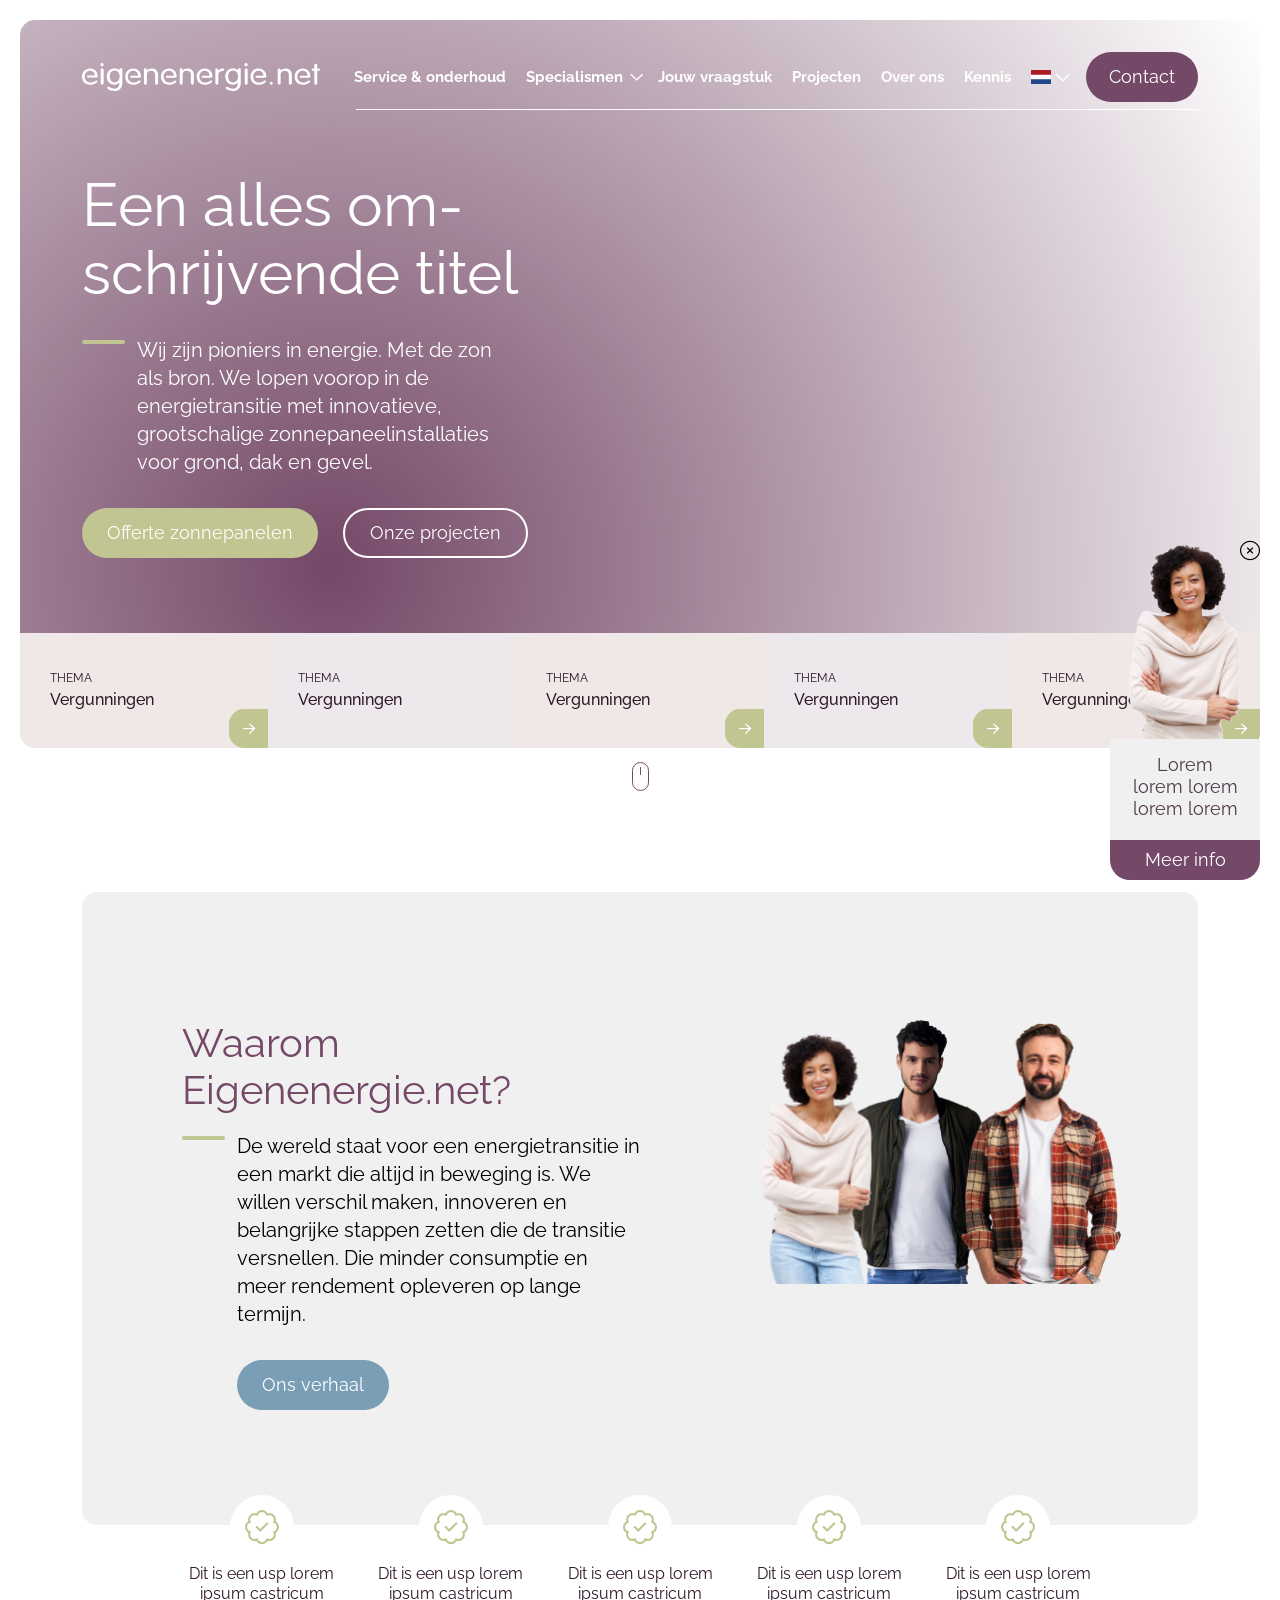
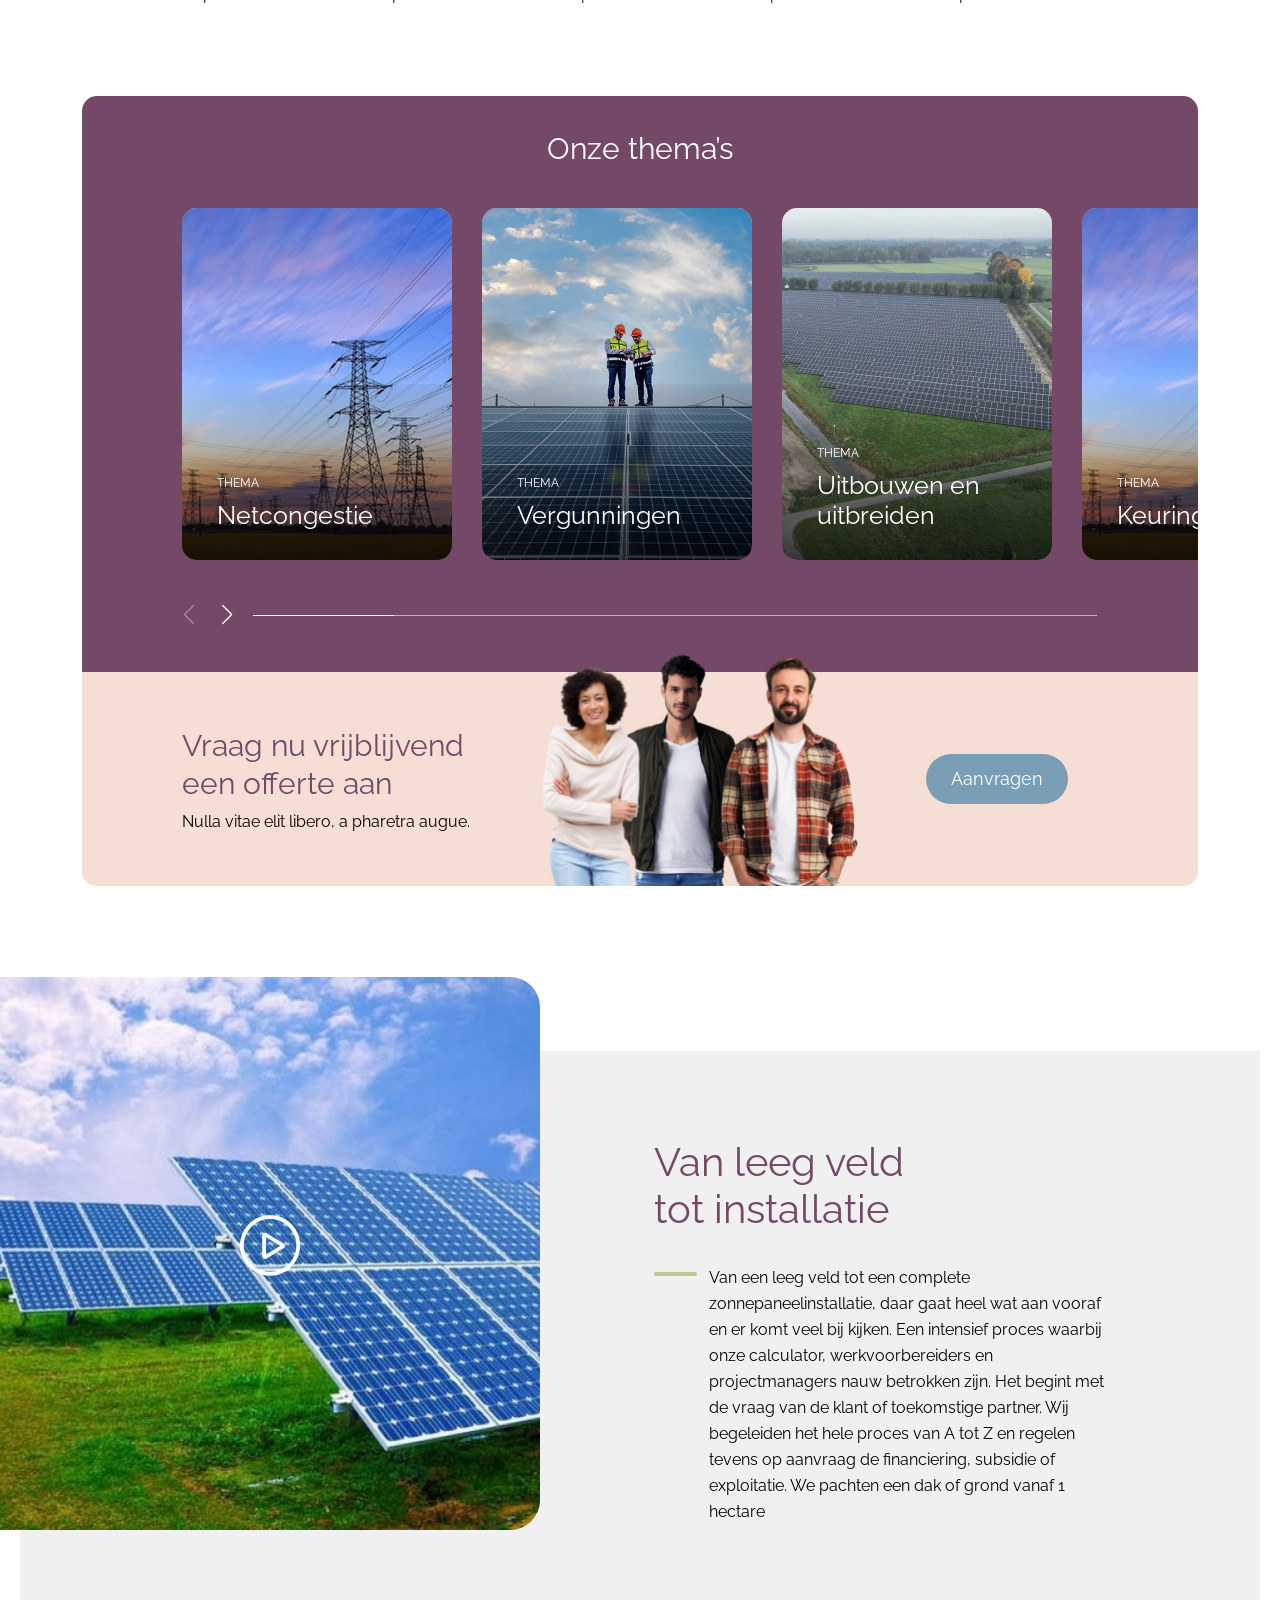
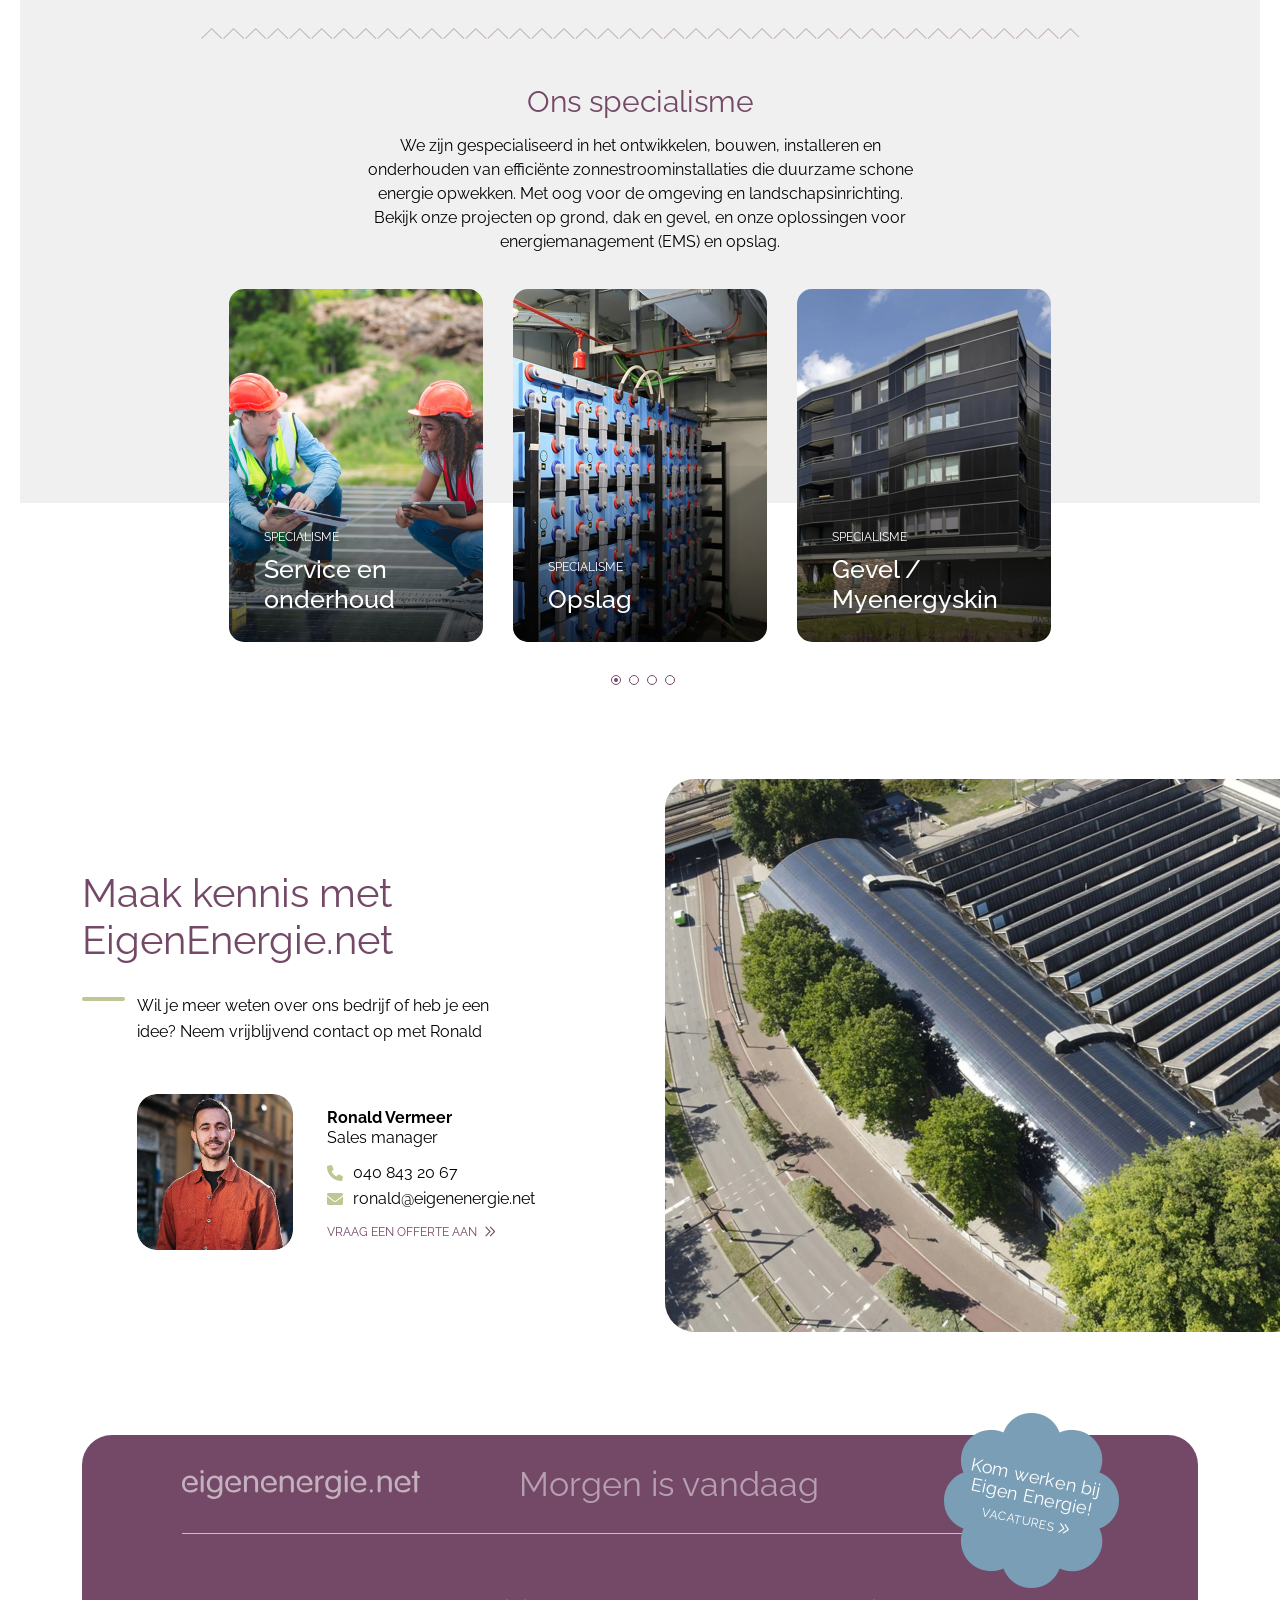
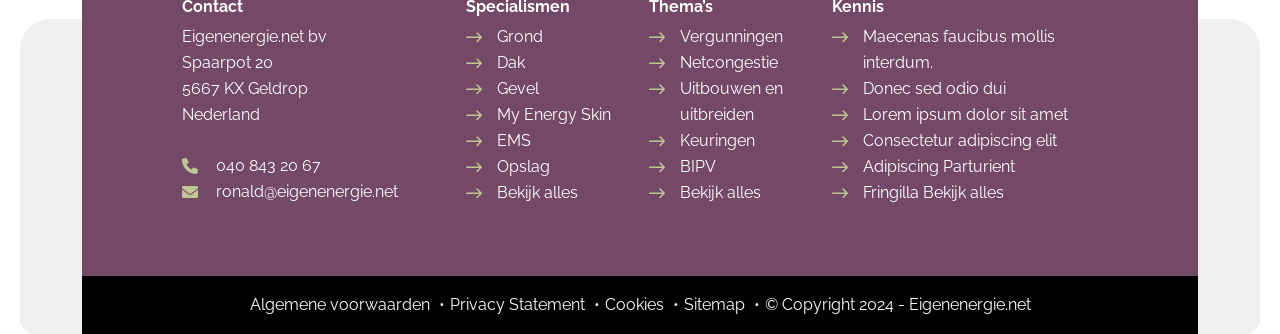
==== html/index.html @ 12909861 "add" ====
<!doctype html>
<html lang="nl">
<head>
	<meta charset="UTF-8">
	<meta name="viewport"
				content="width=device-width, user-scalable=no, initial-scale=1.0, maximum-scale=1.0, minimum-scale=1.0">
	<meta http-equiv="X-UA-Compatible" content="ie=edge">
	<title>Eigenenergie</title>

	
	<!-- Main style -->
	<link rel="stylesheet" href="css/normalize.css"/>
	<link rel="preconnect" href="https://fonts.googleapis.com">
	<link rel="preconnect" href="https://fonts.gstatic.com" crossorigin>
	<link href="https://fonts.googleapis.com/css2?family=Raleway:ital,wght@0,100..900;1,100..900&display=swap" rel="stylesheet">
	<link rel="stylesheet" type="text/css" href="fonts/FA5PRO-master/css/all.css"/>
	<link rel="stylesheet" href="css/font.css"/>
	<link rel="stylesheet" href="css/jquery.fancybox.min.css"/>
	<link rel="stylesheet" type="text/css" href="css/bootstrap.min.css"/>
	<link rel="stylesheet" type="text/css" href="css/nice-select.css"/>
	<link rel="stylesheet" type="text/css" href="css/jquery.fancybox.min.css"/>
	<link rel="stylesheet" type="text/css" href="css/swiper.min.css"/>
	<link rel="stylesheet" type="text/css" href="css/styles.css"/>
	<link rel="stylesheet" type="text/css" href="css/responsive.css"/>
	
</head>
<body>

  <header>
		<div class="top-line">
			<div class="container">
				<div class="row d-flex align-items-center">
					<div class="logo-wrap p-0 col-sm-3 col-6">
						<a href="index.html">
							<img src="img/logo-white.svg" alt="">
							<img src="img/logo-color.svg" alt="" class="color">
						</a>
					</div>
					<div class="right col-6 col-sm-9 p-0 d-flex justify-content-end align-items-center">
						<nav class="top-menu-wrap">
							<ul class="top-menu d-flex justify-content-end">
								<li><a href="#">Service & onderhoud</a></li>
								<li class="sub-menu-item">
									<a href="#">Specialismen</a>
									<ul class="sub-menu">
										<li><a href="#">Specialismen 1</a></li>
										<li><a href="#">Specialismen 2</a></li>
										<li><a href="#">Specialismen 3</a></li>
									</ul>
								</li>
								<li><a href="#">Jouw vraagstuk</a></li>
								<li><a href="#">Projecten</a></li>
								<li><a href="#">Over ons</a></li>
								<li><a href="#">Kennis</a></li>
							</ul>
						</nav>
						<div class="lang-wrap">
							<a href="#"><img src="img/flag.jpg" alt=""><i class="far fa-chevron-down"></i></a>
							<ul>
								<li><a href="#"><img src="img/flag.jpg" alt="">Nl</a></li>
								<li><a href="#"><img src="img/flag.jpg" alt="">Nl</a></li>
							</ul>
						</div>
						<div class="btn-wrap">
							<a href="#" class="btn-head">Contact</a>
						</div>
						<div class="open-menu d-flex justify-content-end d-xl-none">
							<a href="#">
								<span></span>
								<span></span>
								<span></span>
							</a>
						</div>
					</div>
				</div>
			</div>
		</div>
  </header>

	<div class="menu-responsive" id="menu-responsive" style="display: none">
		<div class="top">
			<div class="close-menu">
				<a href="#"><i class="fal fa-times"></i></a>
			</div>
		</div>
		<div class="wrap">
			<div class="logo-wrap">
				<a href="index.html">
					<img src="img/logo-white.svg" alt="">
				</a>
			</div>
			<nav class="mob-menu-wrap">
				<ul class="mob-menu p-0">
					<li><a href="#">Service & onderhoud</a></li>
					<li class="sub-item">
						<a href="#">Specialismen</a>
						<ul class="sub-menu">
							<li><a href="#">Specialismen 1</a></li>
							<li><a href="#">Specialismen 2</a></li>
							<li><a href="#">Specialismen 3</a></li>
						</ul>
					</li>
					<li><a href="#">Jouw vraagstuk</a></li>
					<li><a href="#">Projecten</a></li>
					<li><a href="#">Over ons</a></li>
					<li><a href="#">Kennis</a></li>
				</ul>

				<div class="btn-wrap">
					<a href="#" class="btn-head">Contact</a>
				</div>
			</nav>
		</div>
	</div>

	<main>

		<!--добавляем клас no-video в section и не будет видео-->
		<section class="home-banner " >
			<div class="wrap-video">
				<div class="bg">
					<iframe src="https://www.youtube.com/embed/WhY7uyc56ms?autoplay=1&mute=1&loop=1&color=white&controls=0&modestbranding=1&playsinline=1&rel=0&enablejsapi=1&playlist=WhY7uyc56ms" title="YouTube video player" frameborder="0" allow="accelerometer; autoplay; clipboard-write; encrypted-media; gyroscope; picture-in-picture" allowfullscreen></iframe>
					<img src="img/bg-1.jpg" alt="">
				</div>
				<div class="container">
					<div class="row">
						<div class="content">
							<h1>Een alles om-schrijvende titel</h1>
							<p class="line">Wij zijn pioniers in energie. Met de zon als bron. We lopen voorop in de energietransitie met innovatieve, grootschalige zonnepaneelinstallaties voor grond, dak en gevel.</p>
							<div class="btn-wrap">
								<a href="#" class="btn-default">Offerte zonnepanelen</a>
								<a href="#" class="btn-default btn-border">Onze projecten</a>
							</div>
						</div>
					</div>
				</div>
			</div>
			<div class="bottom-wrap">
				<ul class="d-flex flex-wrap">
					<li>
						<p>THEMA</p>
						<h6>Vergunningen</h6>
						<a href="#" class="link">
							<i class="far fa-arrow-right"></i>
						</a>
					</li>
					<li class="no-link">
						<p>THEMA</p>
						<h6>Vergunningen</h6>
						<a href="#" class="link">
							<i class="far fa-arrow-right"></i>
						</a>
					</li>
					<li>
						<p>THEMA</p>
						<h6>Vergunningen</h6>
						<a href="#" class="link">
							<i class="far fa-arrow-right"></i>
						</a>
					</li>
					<li>
						<p>THEMA</p>
						<h6>Vergunningen</h6>
						<a href="#" class="link">
							<i class="far fa-arrow-right"></i>
						</a>
					</li>
					<li>
						<p>THEMA</p>
						<h6>Vergunningen</h6>
						<a href="#" class="link">
							<i class="far fa-arrow-right"></i>
						</a>
					</li>
				</ul>
			</div>

			<div class="scroll-down">
				<a href="#"><img src="img/scroll.svg" alt=""></a>
			</div>
		</section>

		<section class="text-img-block">
			<div class="container">
				<div class="row">
					<div class="top d-flex justify-content-between flex-wrap">
						<div class="bg p-0"></div>
						<div class="text col-12 col-md-6">
							<h2>Waarom <br>Eigenenergie.net?</h2>
							<p class="line">De wereld staat voor een energietransitie in een markt die altijd in beweging is. We willen verschil maken, innoveren en belangrijke stappen zetten die de transitie versnellen. Die minder consumptie en meer rendement opleveren op lange termijn.</p>
							<div class="btn-wrap">
								<a href="#" class="btn-default btn-blue">Ons verhaal</a>
							</div>
						</div>
						<figure class="col-12 col-md-6 d-flex justify-content-md-end justify-content-center">
							<img src="img/img-1.png" alt="">
						</figure>
					</div>
					<div class="bottom  col-12">
						<ul class="d-flex justify-content-center flex-wrap">
							<li>
								<div class="icon-wrap">
									<i class="fal fa-badge-check"></i>
								</div>
								<p>Dit is een usp lorem ipsum castricum</p>
							</li>
							<li>
								<div class="icon-wrap">
									<i class="fal fa-badge-check"></i>
								</div>
								<p>Dit is een usp lorem ipsum castricum</p>
							</li>
							<li>
								<div class="icon-wrap">
									<i class="fal fa-badge-check"></i>
								</div>
								<p>Dit is een usp lorem ipsum castricum</p>
							</li>
							<li>
								<div class="icon-wrap">
									<i class="fal fa-badge-check"></i>
								</div>
								<p>Dit is een usp lorem ipsum castricum</p>
							</li>
							<li>
								<div class="icon-wrap">
									<i class="fal fa-badge-check"></i>
								</div>
								<p>Dit is een usp lorem ipsum castricum</p>
							</li>

						</ul>
					</div>
				</div>
			</div>
		</section>

		<section class="bg-slider-img">
			<div class="container">
				<div class="row">
					<div class="top">
						<div class="bg"></div>
						<h2>Onze thema’s</h2>
						<div class="slider-wrap">
							<div class="swiper img-slider">
								<div class="swiper-wrapper">
									<div class="swiper-slide">
										<figure>
											<img src="img/img-3-1.jpg" alt="">
										</figure>
										<div class="text-wrap">
											<p>THEMA</p>
											<h6>Netcongestie</h6>
										</div>
									</div>
									<div class="swiper-slide">
										<figure>
											<img src="img/img-3-2.jpg" alt="">
										</figure>
										<div class="text-wrap">
											<p>THEMA</p>
											<h6>Vergunningen</h6>
										</div>
									</div>
									<div class="swiper-slide">
										<figure>
											<img src="img/img-3-3.jpg" alt="">
										</figure>
										<div class="text-wrap">
											<p>THEMA</p>
											<h6>Uitbouwen en uitbreiden</h6>
										</div>
									</div>
									<div class="swiper-slide">
										<figure>
											<img src="img/img-3-1.jpg" alt="">
										</figure>
										<div class="text-wrap">
											<p>THEMA</p>
											<h6>Keuringen</h6>
										</div>
									</div>
									<div class="swiper-slide">
										<figure>
											<img src="img/img-3-2.jpg" alt="">
										</figure>
										<div class="text-wrap">
											<p>THEMA</p>
											<h6>Netcongestie</h6>
										</div>
									</div>
									<div class="swiper-slide">
										<figure>
											<img src="img/img-3-3.jpg" alt="">
										</figure>
										<div class="text-wrap">
											<p>THEMA</p>
											<h6>Vergunningen</h6>
										</div>
									</div>
									<div class="swiper-slide">
										<figure>
											<img src="img/img-3-1.jpg" alt="">
										</figure>
										<div class="text-wrap">
											<p>THEMA</p>
											<h6>Uitbouwen en uitbreiden</h6>
										</div>
									</div>
									<div class="swiper-slide">
										<figure>
											<img src="img/img-3-2.jpg" alt="">
										</figure>
										<div class="text-wrap">
											<p>THEMA</p>
											<h6>Keuringen</h6>
										</div>
									</div>
								</div>
							</div>
							<div class="nav-wrap d-flex justify-content-between flex-wrap fd">
								<div class="wrap d-flex justify-content-between">
									<div class="swiper-button-next img-next"></div>
									<div class="swiper-button-prev img-prev"></div>
								</div>
								<div class="p-wrap d-flex align-items-center">
									<div class="swiper-pagination img-pagination"></div>
								</div>
							</div>
						</div>
					</div>
					<div class="bottom d-flex justify-content-between flex-wrap align-items-center">
						<div class="bg"></div>
						<div class="text">
							<h2 class="title">Vraag nu vrijblijvend een offerte aan</h2>
							<p>Nulla vitae elit libero, a pharetra augue.</p>
						</div>
						<figure>
							<img src="img/img-1.png" alt="">
						</figure>
						<div class="btn-wrap d-flex justify-content-center justify-content-sm-end">
							<a href="#" class="btn-default btn-blue">Aanvragen</a>
						</div>
					</div>
				</div>

			</div>
		</section>

		<!--убераем клас video-media в section и не будет видео-->
		<section class="media-section video-media">
			<div class="bg"></div>
			<div class="container">
				<div class="row">

					<div class="top d-flex justify-content-between flex-wrap">
						<div class="video-wrap">
							<div class="wrap">
								<iframe width="1501" height="784" src="https://www.youtube.com/embed/zGSaxuMVw6Y" title="A State of Trance Episode 1166 (@astateoftrance)" frameborder="0" allow="accelerometer; autoplay; clipboard-write; encrypted-media; gyroscope; picture-in-picture; web-share" referrerpolicy="strict-origin-when-cross-origin" allowfullscreen></iframe>
								<figure>
									<img src="img/img-2-1.jpg" alt="">
									<div class="icon-wrap">
										<i class="fal fa-play-circle"></i>
									</div>
								</figure>
							</div>
						</div>
						<div class="text">
							<h2>Van leeg veld <br>tot installatie</h2>
							<p class="line">Van een leeg veld tot een complete zonnepaneelinstallatie, daar gaat heel wat aan vooraf en er komt veel bij kijken. Een intensief proces waarbij onze calculator, werkvoorbereiders en projectmanagers nauw betrokken zijn. Het begint met de vraag van de klant of toekomstige partner. Wij begeleiden het hele proces van A tot Z en regelen tevens op aanvraag de financiering, subsidie of exploitatie. We pachten een dak of grond vanaf 1 hectare</p>
						</div>
					</div>

					<div class="bottom">
						<div class="line-wrap">
							<img src="img/icon-1.svg" alt="">
						</div>
						<div class="wrap-text">
							<h2 class="title">Ons specialisme</h2>
							<p>We zijn gespecialiseerd in het ontwikkelen, bouwen, installeren en onderhouden van efficiënte zonnestroominstallaties die duurzame schone energie opwekken. Met oog voor de omgeving en landschapsinrichting. Bekijk onze projecten op grond, dak en gevel, en onze oplossingen voor energiemanagement (EMS) en opslag.</p>
						</div>
						<div class="slider-wrap">
							<div class="swiper slider-3x">
								<div class="swiper-wrapper">
									<div class="swiper-slide">
										<a href="#">
											<img src="img/img-5-1.jpg" alt="">
											<p>SPECIALISME</p>
											<h6>Service en onderhoud</h6>
										</a>
									</div>
									<div class="swiper-slide no-link">
										<a href="#">
											<img src="img/img-5-2.jpg" alt="">
											<p>SPECIALISME</p>
											<h6>Opslag</h6>
										</a>
									</div>
									<div class="swiper-slide">
										<a href="#">
											<img src="img/img-5-3.jpg" alt="">
											<p>SPECIALISME</p>
											<h6>Gevel / Myenergyskin</h6>
										</a>
									</div>
									<div class="swiper-slide">
										<a href="#">
											<img src="img/img-5-1.jpg" alt="">
											<p>SPECIALISME</p>
											<h6>Service en onderhoud</h6>
										</a>
									</div>
									<div class="swiper-slide">
										<a href="#">
											<img src="img/img-5-2.jpg" alt="">
											<p>SPECIALISME</p>
											<h6>Opslag</h6>
										</a>
									</div>
									<div class="swiper-slide">
										<a href="#">
											<img src="img/img-5-3.jpg" alt="">
											<p>SPECIALISME</p>
											<h6>Gevel / Myenergyskin</h6>
										</a>
									</div>
								</div>
								<div class="swiper-pagination pagination-3x"></div>
							</div>
						</div>
					</div>
				</div>
			</div>
		</section>


		<section class="contact">
			<div class="container">
				<div class="row">
					<div class="text  col-12 col-lg-6">
						<h2>Maak kennis met EigenEnergie.net</h2>
						<p class="line">Wil je meer weten over ons bedrijf of heb je een idee? Neem vrijblijvend contact op met Ronald</p>
						<div class="user-block d-flex justify-content-between">
							<figure>
								<img src="img/img-6.jpg" alt="">
							</figure>
							<div class="wrap-text">
								<h6>Ronald Vermeer</h6>
								<p>Sales manager</p>
								<ul>
									<li><a href="tel:+380408432067"><i class="fas fa-phone-alt"></i>040 843 20 67</a></li>
									<li><a href="mailto:ronald@eigenenergie.net"><i class="fas fa-envelope"></i>ronald@eigenenergie.net</a></li>
								</ul>
								<div class="link-wrap">
									<a href="#">VRAAG EEN OFFERTE AAN <i class="far fa-chevron-double-right"></i></a>
								</div>
							</div>
						</div>
					</div>
					<div class="img-wrap col-6 p-0">
						<img src="img/img-7.jpg" alt="">
					</div>
				</div>
			</div>
		</section>

	</main>

  <footer>
		<div class="bg"></div>
    <div class="container">
			<div class="row">
				<div class="bg-pink"></div>
				<div class="wrap-content">
					<div class="logo-line d-flex flex-wrap align-items-center">
						<div class="logo-wrap p-0">
							<a href="index.html"><img src="img/logo-footer-logo.svg" alt=""></a>
						</div>
						<div class="text">
							<p>Morgen is vandaag</p>
						</div>
						<div class="icon-wrap">
							<i class="fas fa-badge"></i>
							<div class="wrap">
								<p>Kom werken bij Eigen Energie!</p>
								<p><a href="#">VACATURES <i class="far fa-chevron-double-right"></i></a></p>
							</div>

						</div>
					</div>

					<div class="content p-0 d-flex flex-wrap">
						<div class="item item-1">
							<h6>Contact</h6>
							<p>Eigenenergie.net bv</p>
							<p>Spaarpot 20</p>
							<p>5667 KX Geldrop</p>
							<p>Nederland</p>

							<ul class="contact-list">
								<li><a href="tel:+380408432067"><i class="fas fa-phone-alt"></i>040 843 20 67</a></li>
								<li><a href="mailto:ronald@eigenenergie.net"><i class="fas fa-envelope"></i>ronald@eigenenergie.net</a></li>
							</ul>
						</div>
						<div class="item item-2 hide-list">
							<h6>Specialismen<span></span></h6>
							<ul class="list">
								<li><a href="#"><i class="far fa-long-arrow-right"></i>Grond</a></li>
								<li><a href="#"><i class="far fa-long-arrow-right"></i>Dak</a></li>
								<li><a href="#"><i class="far fa-long-arrow-right"></i>Gevel</a></li>
								<li><a href="#"><i class="far fa-long-arrow-right"></i>My Energy Skin</a></li>
								<li><a href="#"><i class="far fa-long-arrow-right"></i>EMS</a></li>
								<li><a href="#"><i class="far fa-long-arrow-right"></i>Opslag</a></li>
								<li><a href="#"><i class="far fa-long-arrow-right"></i>Bekijk alles</a></li>
							</ul>
						</div>
						<div class="item item-3 hide-list">
							<h6>Thema’s<span></span></h6>
							<ul class="list">
								<li><a href="#"><i class="far fa-long-arrow-right"></i>Vergunningen</a></li>
								<li><a href="#"><i class="far fa-long-arrow-right"></i>Netcongestie</a></li>
								<li><a href="#"><i class="far fa-long-arrow-right"></i>Uitbouwen en uitbreiden</a></li>
								<li><a href="#"><i class="far fa-long-arrow-right"></i>Keuringen</a></li>
								<li><a href="#"><i class="far fa-long-arrow-right"></i>BIPV</a></li>
								<li><a href="#"><i class="far fa-long-arrow-right"></i>Bekijk alles</a></li>
							</ul>
						</div>
						<div class="item item-4 hide-list">
							<h6>Kennis<span></span></h6>
							<ul class="list">
								<li><a href="#"><i class="far fa-long-arrow-right"></i>Maecenas faucibus mollis interdum.</a></li>
								<li><a href="#"><i class="far fa-long-arrow-right"></i>Donec sed odio dui</a></li>
								<li><a href="#"><i class="far fa-long-arrow-right"></i> Lorem ipsum dolor sit amet </a></li>
								<li><a href="#"><i class="far fa-long-arrow-right"></i>Consectetur adipiscing elit</a></li>
								<li><a href="#"><i class="far fa-long-arrow-right"></i>Adipiscing Parturient</a></li>
								<li><a href="#"><i class="far fa-long-arrow-right"></i>Fringilla Bekijk alles</a></li>
							</ul>
						</div>
					</div>
				</div>
			</div>



    </div>
		<div class="bottom">
			<div class="container">
				<div class="row">
					<ul class="col-12 d-flex justify-content-center flex-wrap">
						<li><a href="#">Algemene voorwaarden</a></li>
						<li><a href="#">Privacy Statement</a></li>
						<li><a href="#">Cookies</a></li>
						<li><a href="#">Sitemap</a></li>
						<li>© Copyright 2024 - Eigenenergie.net</li>
					</ul>
				</div>
			</div>
		</div>
  </footer>



	<div class="fix-block">
		<a href="#" class="close-fix"><i class="fal fa-times-circle"></i></a>
		<div class="fix-content">
			<figure>
				<img src="img/img-8.png" alt="">
			</figure>
			<div class="text">
				<p>Lorem lorem lorem lorem lorem</p>
				<div class="btn-wrap">
					<a href="#" class="btn-default">Meer info</a>
				</div>
			</div>
		</div>
	</div>


	<script src="js/jquery.min.js"></script>
	<script src="js/jquery.sticky.js"></script>
	<script src="js/bootstrap.bundle.min.js"></script>
	<script src="js/swiper.js"></script>
	<script src="js/jquery.fancybox.min.js"></script>
	<script src="js/jquery.nice-select.min.js"></script>
	<script src="js/script.js"></script>
</body>
</html>
---- html/css/font.css ----
@font-face {
  font-family: 'Open Sans';
  src: url('../fonts/OpenSans-SemiBold.woff2') format('woff2'),
  url('../fonts/OpenSans-SemiBold.woff') format('woff');
  font-weight: 600;
  font-style: normal;
  font-display: swap;
}
@font-face {
  font-family: 'Open Sans';
  src: url('../fonts/OpenSans-Regular.woff2') format('woff2'),
  url('../fonts/OpenSans-Regular.woff') format('woff');
  font-weight: normal;
  font-style: normal;
  font-display: swap;
}

@font-face {
  font-family: 'Open Sans';
  src: url('../fonts/OpenSans-Bold.woff2') format('woff2'),
  url('../fonts/OpenSans-Bold.woff') format('woff');
  font-weight: bold;
  font-style: normal;
  font-display: swap;
}
---- html/css/styles.css ----
@charset "UTF-8";
/*&:after {
  content: "";
  display: table;
  clear: both;}*/
body {
  font-family: "Raleway", sans-serif;
  font-optical-sizing: auto;
  font-style: normal;
  scroll-behavior: smooth;
  font-weight: 400;
  font-size: 16px;
  line-height: 26px;
  min-width: 320px;
  position: relative;
  background: #fff;
  max-width: 3000px;
  margin: auto;
  color: #000; }

header, section, footer {
  margin: auto; }

a {
  text-decoration: none; }
  a:focus {
    outline: none !important; }

a:hover, a:focus, a:active {
  text-decoration: none; }

* {
  -webkit-box-sizing: border-box;
  box-sizing: border-box;
  -webkit-font-smoothing: antialiased;
  -moz-osx-font-smoothing: grayscale; }

a, button {
  -webkit-transition: all .4s ease;
  transition: all .4s ease; }

figure {
  margin: 0; }
  figure img {
    width: auto;
    max-width: 100%;
    vertical-align: top; }

ul {
  margin: 0;
  padding: 0; }
  ul li {
    list-style-type: none; }

p, a {
  color: #000;
  margin: 0; }

input {
  -webkit-appearance: none !important;
  -moz-appearance: none !important;
  appearance: none !important; }

.row {
  width: 1170px;
  margin: auto;
  padding: 0 !important; }

h1, h2 {
  margin: 0 0 30px; }

h3 {
  margin: 0 0 30px; }

h4 {
  margin: 0 0 30px; }

h5 {
  margin: 0 0 10px; }

h6 {
  margin: 0 0 10px; }

input:invalid {
  -webkit-box-shadow: none;
          box-shadow: none; }

input, textarea, button {
  outline: none !important; }

/*---------------------------------HEADER----------------------------------*/
header {
  position: relative;
  z-index: 999;
  max-height: 0;
  padding-top: 0; }

.sticky-wrapper {
  min-height: 154px; }

.is-sticky .top-line {
  background: #000;
  -webkit-box-shadow: 0px 10px 16px 0px rgba(0, 0, 0, 0.25);
          box-shadow: 0px 10px 16px 0px rgba(0, 0, 0, 0.25);
  padding: 20px; }

.top-line {
  padding: 52px 20px;
  -webkit-transition: all .4s ease;
  transition: all .4s ease;
  background: transparent; }
  .top-line .logo-wrap img {
    vertical-align: top;
    max-width: 100%; }
  .top-line .logo-wrap .color {
    display: none; }
  .top-line .right {
    position: relative; }
    .top-line .right:after {
      position: absolute;
      bottom: -8px;
      left: -5px;
      right: 0;
      content: '';
      height: 1px;
      background: #fff; }
  .top-line .top-menu-wrap {
    margin-right: 20px; }
  .top-line .lang-wrap {
    width: 35px;
    margin-right: 20px;
    position: relative; }
    .top-line .lang-wrap > a {
      display: -webkit-box;
      display: -ms-flexbox;
      display: flex;
      -webkit-box-align: center;
          -ms-flex-align: center;
              align-items: center;
      width: 100%;
      font-size: 16px;
      color: #fff; }
      .top-line .lang-wrap > a img {
        width: 20px;
        height: auto; }
      .top-line .lang-wrap > a i {
        margin-left: 5px;
        -webkit-transition: all .4s ease;
        transition: all .4s ease; }
    .top-line .lang-wrap .is-open i {
      -webkit-transform: scale(1, -1);
              transform: scale(1, -1); }
    .top-line .lang-wrap ul {
      position: absolute;
      top: 100%;
      left: -10px;
      background: #fff;
      padding: 0;
      border-radius: 5px;
      -webkit-box-shadow: 0 0 0 1px rgba(68, 88, 112, 0.11);
              box-shadow: 0 0 0 1px rgba(68, 88, 112, 0.11);
      -webkit-box-sizing: border-box;
              box-sizing: border-box;
      margin-top: 4px;
      opacity: 0;
      overflow: hidden;
      pointer-events: none;
      -webkit-transform-origin: 50% 0;
      transform-origin: 50% 0;
      -webkit-transition: all 0.2s cubic-bezier(0.5, 0, 0, 1.25), opacity 0.15s ease-out;
      transition: all 0.2s cubic-bezier(0.5, 0, 0, 1.25), opacity 0.15s ease-out;
      z-index: 9; }
      .top-line .lang-wrap ul a {
        display: -webkit-box;
        display: -ms-flexbox;
        display: flex;
        -webkit-box-align: center;
            -ms-flex-align: center;
                align-items: center;
        font-size: 16px;
        padding: 5px 10px;
        line-height: 28px;
        color: #000;
        font-weight: 700; }
        .top-line .lang-wrap ul a img {
          width: 20px;
          height: auto;
          margin-right: 10px; }
        .top-line .lang-wrap ul a:hover {
          background: #dfdcdc; }
    .top-line .lang-wrap .is-open + ul {
      opacity: 1;
      pointer-events: auto;
      -webkit-transform: scale(1) translateY(0);
      transform: scale(1) translateY(0); }

.logo-color .logo-wrap img {
  display: none; }
.logo-color .logo-wrap .color {
  display: block; }

.top-menu > li {
  margin-left: 20px; }
  .top-menu > li > a {
    font-size: 16px;
    line-height: 28px;
    color: #fff;
    font-weight: 700;
    white-space: nowrap; }
    .top-menu > li > a:hover {
      opacity: 0.7; }
.top-menu > li:first-child {
  margin-left: 0; }
.top-menu .sub-menu-item {
  position: relative;
  margin-right: -5px; }
  .top-menu .sub-menu-item:after {
    position: absolute;
    top: 99%;
    left: 0;
    width: 100%;
    height: 20px;
    content: ''; }
  .top-menu .sub-menu-item:hover .sub-menu {
    opacity: 1;
    pointer-events: auto;
    -webkit-transform: scale(1) translateY(0);
    transform: scale(1) translateY(0); }
  .top-menu .sub-menu-item > a {
    padding-right: 20px; }
    .top-menu .sub-menu-item > a:after {
      position: absolute;
      top: 0;
      right: 0;
      font-family: "Font Awesome 6 Pro";
      font-weight: 400;
      content: '\f078'; }
.top-menu .sub-menu {
  position: absolute;
  top: 100%;
  left: -10px;
  background: #fff;
  border-radius: 5px;
  -webkit-box-shadow: 0 0 0 1px rgba(68, 88, 112, 0.11);
          box-shadow: 0 0 0 1px rgba(68, 88, 112, 0.11);
  -webkit-box-sizing: border-box;
          box-sizing: border-box;
  margin-top: 4px;
  opacity: 0;
  overflow: hidden;
  pointer-events: none;
  -webkit-transform-origin: 50% 0;
  transform-origin: 50% 0;
  -webkit-transition: all 0.2s cubic-bezier(0.5, 0, 0, 1.25), opacity 0.15s ease-out;
  transition: all 0.2s cubic-bezier(0.5, 0, 0, 1.25), opacity 0.15s ease-out;
  z-index: 9; }
  .top-menu .sub-menu a {
    font-size: 14px;
    line-height: 28px;
    padding: 5px 10px;
    color: #000;
    font-weight: 700;
    display: block; }
    .top-menu .sub-menu a:hover {
      background: #dfdcdc; }

.btn-head {
  display: inline-block;
  background: #744867;
  border-radius: 25px;
  padding: 0 23px;
  height: 50px;
  line-height: 50px;
  text-align: center;
  font-size: 18px;
  color: #fff; }
  .btn-head:hover {
    background: #000; }

/*--------------------------------END-HEADER----------------------------------*/
/*-------------------------------HOME-BANNER---------------------------------*/
.bg {
  position: absolute;
  top: 0;
  left: 0;
  right: 0;
  bottom: 0;
  overflow: hidden;
  border-radius: 15px; }
  .bg video, .bg iframe {
    width: 100%;
    height: calc(100% + 200px);
    -o-object-fit: cover;
       object-fit: cover;
    -o-object-position: center;
       object-position: center;
    position: absolute;
    top: -120px;
    left: 0;
    right: 0;
    bottom: -80px; }

.bg + * {
  position: relative;
  z-index: 3; }

.home-banner {
  position: relative;
  padding: 151px 0 0; }
  .home-banner .bg {
    border-radius: 15px 15px 20px 20px; }
    .home-banner .bg:after {
      position: absolute;
      top: 0;
      right: 0;
      width: 150%;
      height: 150%;
      content: '';
      background: radial-gradient(circle, #744867 0%, rgba(255, 255, 255, 0) 100%); }
    .home-banner .bg img {
      width: 100%;
      height: 100%;
      -o-object-fit: cover;
         object-fit: cover;
      -o-object-position: center;
         object-position: center;
      display: none; }
  .home-banner .content {
    width: 500px;
    padding: 0 0 75px;
    position: relative;
    z-index: 3; }
  .home-banner h1 {
    font-size: 60px;
    line-height: 68px;
    color: #fff;
    font-weight: 400;
    margin-bottom: 29px; }
  .home-banner .btn-wrap {
    grid-gap: 25px;
    display: -webkit-box;
    display: -ms-flexbox;
    display: flex;
    -ms-flex-wrap: wrap;
        flex-wrap: wrap; }
  .home-banner .bottom-wrap {
    width: 100%;
    border-radius: 0 0 15px 15px;
    overflow: hidden; }
    .home-banner .bottom-wrap li {
      width: 20%;
      position: relative;
      overflow: hidden;
      padding: 38px 30px;
      background: #F0E7E7; }
      .home-banner .bottom-wrap li p {
        color: #2F1628;
        text-transform: uppercase;
        font-size: 12px;
        line-height: normal;
        margin-bottom: 5px; }
      .home-banner .bottom-wrap li h6 {
        color: #2F1628;
        font-size: 16px;
        line-height: 20px;
        margin: 0; }
      .home-banner .bottom-wrap li .link {
        position: absolute;
        bottom: 0;
        right: 0;
        display: -webkit-box;
        display: -ms-flexbox;
        display: flex;
        -webkit-box-pack: center;
            -ms-flex-pack: center;
                justify-content: center;
        -webkit-box-align: center;
            -ms-flex-align: center;
                align-items: center;
        font-size: 14px;
        color: #fff;
        width: 39px;
        height: 39px;
        z-index: 10; }
        .home-banner .bottom-wrap li .link:after {
          position: absolute;
          background: #C1C591;
          border-radius: 15px 0 0 15px;
          bottom: 0;
          right: 0;
          width: 100%;
          height: 100%;
          content: ''; }
        .home-banner .bottom-wrap li .link:before {
          width: 1000px;
          height: 1000px;
          position: absolute;
          bottom: 0;
          right: 0;
          content: ''; }
        .home-banner .bottom-wrap li .link i {
          position: relative;
          z-index: 2; }
      .home-banner .bottom-wrap li:hover .link {
        width: 45px;
        height: 45px; }
    .home-banner .bottom-wrap li:nth-child(2n) {
      background: #EDE8EC; }
    .home-banner .bottom-wrap .no-link .link {
      display: none; }
  .home-banner .scroll-down {
    position: absolute;
    top: calc(100% + 13px);
    left: 50%;
    -webkit-transform: translate(-50%, 0);
            transform: translate(-50%, 0); }
    .home-banner .scroll-down a {
      width: 30px;
      height: 30px;
      display: -webkit-box;
      display: -ms-flexbox;
      display: flex;
      -webkit-box-pack: center;
          -ms-flex-pack: center;
              justify-content: center;
      -webkit-box-align: center;
          -ms-flex-align: center;
              align-items: center; }
      .home-banner .scroll-down a:hover {
        opacity: 0.7; }
  .home-banner p.line {
    color: #fff; }

.no-video .bg video, .no-video .bg iframe {
  display: none; }
.no-video .bg img {
  display: block; }

section {
  margin: 20px 20px;
  border-radius: 15px; }

.btn-default {
  display: inline-block;
  height: 50px;
  line-height: 50px;
  font-size: 18px;
  color: #fff;
  font-weight: 400;
  background: #C1C591;
  border-radius: 25px;
  padding: 0 25px; }
  .btn-default:hover {
    background: #858865; }

.btn-border {
  border: 2px solid #FFFFFF;
  line-height: 46px;
  background: transparent; }
  .btn-border:hover {
    background: #C1C591;
    border-color: #C1C591; }

p.line {
  position: relative;
  padding-left: 55px;
  width: 410px;
  font-size: 20px;
  line-height: 28px;
  color: #000;
  margin-bottom: 32px; }
  p.line:before {
    position: absolute;
    top: 4px;
    left: 0;
    content: '';
    width: 43px;
    height: 4px;
    background: #C1C591;
    border-radius: 2px; }

/*------------------------------END-HOME-BANNER---------------------------------*/
/*-----------------------------TEXT-IMG-BLOCK--------------------------------*/
.text-img-block {
  padding: 124px 0 50px; }
  .text-img-block .top {
    position: relative;
    padding: 127px 77px 115px; }
  .text-img-block .bg {
    background: #F0F0F0; }
  .text-img-block .text {
    padding: 0 0 0 23px; }
  .text-img-block figure {
    position: relative;
    z-index: 3; }
    .text-img-block figure img {
      width: -webkit-fit-content;
      width: -moz-fit-content;
      width: fit-content;
      height: -webkit-fit-content;
      height: -moz-fit-content;
      height: fit-content; }
  .text-img-block h2 {
    margin-bottom: 19px; }
  .text-img-block .line {
    width: 100%; }
  .text-img-block .btn-wrap {
    padding-left: 55px; }
  .text-img-block .bottom {
    position: relative;
    padding: 0 100px; }
    .text-img-block .bottom ul {
      grid-gap: 30px 30px; }
      .text-img-block .bottom ul li {
        margin: -30px 0 0;
        width: calc(20% - 24px); }
        .text-img-block .bottom ul li .icon-wrap {
          width: 64px;
          height: 64px;
          border-radius: 100%;
          background: #fff;
          display: -webkit-box;
          display: -ms-flexbox;
          display: flex;
          -webkit-box-pack: center;
              -ms-flex-pack: center;
                  justify-content: center;
          -webkit-box-align: center;
              -ms-flex-align: center;
                  align-items: center;
          margin: 0 auto 5px; }
          .text-img-block .bottom ul li .icon-wrap i {
            font-size: 34px;
            line-height: 1;
            color: #C1C591; }
        .text-img-block .bottom ul li p {
          color: #2F1628;
          font-size: 16px;
          line-height: 20px;
          text-align: center; }

h2 {
  font-size: 40px;
  line-height: 47px;
  color: #744867;
  font-weight: 400; }

.btn-blue {
  background: #799EB6; }
  .btn-blue:hover {
    background: #5c8196; }

/*----------------------------END-TEXT-IMG-BLOCK--------------------------------*/
/*----------------------------BG-SLIDER-IMG--------------------------------*/
.bg-slider-img {
  padding: 22px 0 20px; }
  .bg-slider-img .top {
    position: relative;
    padding: 35px 100px;
    overflow: hidden; }
    .bg-slider-img .top h2 {
      text-align: center;
      margin-bottom: 41px;
      color: #fff;
      position: relative;
      font-size: 30px;
      line-height: 1.2;
      z-index: 3; }
    .bg-slider-img .top .bg {
      background: #744867;
      border-radius: 15px 15px 0 0; }
  .bg-slider-img .slider-wrap {
    position: relative;
    z-index: 3; }
  .bg-slider-img .nav-wrap {
    position: relative;
    margin-top: 33px; }
    .bg-slider-img .nav-wrap .wrap {
      width: 65px;
      position: relative;
      left: -7px;
      -webkit-box-orient: horizontal;
      -webkit-box-direction: reverse;
          -ms-flex-direction: row-reverse;
              flex-direction: row-reverse; }
      .bg-slider-img .nav-wrap .wrap > div {
        position: relative;
        top: 0;
        left: 0;
        right: 0;
        margin: 0; }
        .bg-slider-img .nav-wrap .wrap > div:after {
          color: #fff;
          font-size: 20px; }
    .bg-slider-img .nav-wrap .p-wrap {
      width: calc(100% - 70px);
      position: relative; }
      .bg-slider-img .nav-wrap .p-wrap .swiper-pagination {
        position: relative; }
  .bg-slider-img .bottom {
    position: relative;
    padding: 55px 130px 55px 100px; }
    .bg-slider-img .bottom .bg {
      background: #F5DED4;
      border-radius: 0 0 15px 15px; }
    .bg-slider-img .bottom .text {
      width: 300px; }
      .bg-slider-img .bottom .text p {
        font-size: 16px;
        line-height: 1.2;
        color: #000000; }
    .bg-slider-img .bottom figure {
      width: calc(100% - 500px);
      position: relative;
      z-index: 2;
      height: 100%; }
      .bg-slider-img .bottom figure img {
        position: absolute;
        bottom: -55px;
        left: 50%;
        -webkit-transform: translate(-50%, 0);
                transform: translate(-50%, 0);
        width: 315px; }
    .bg-slider-img .bottom .btn-wrap {
      width: 150px;
      position: relative;
      z-index: 2; }
  .bg-slider-img .title {
    font-size: 30px;
    line-height: 38px;
    margin-bottom: 9px;
    color: #744867; }

.img-slider {
  overflow: visible; }
  .img-slider .swiper-slide {
    width: 270px;
    position: relative; }
    .img-slider .swiper-slide figure {
      height: 352px;
      position: relative; }
      .img-slider .swiper-slide figure img {
        width: 100%;
        height: 100%;
        -o-object-fit: cover;
           object-fit: cover;
        -o-object-position: center;
           object-position: center;
        border-radius: 15px; }
      .img-slider .swiper-slide figure:after {
        position: absolute;
        bottom: 0;
        left: 0;
        width: 100%;
        height: 50%;
        content: '';
        border-radius: 0 0 15px 15px;
        background: linear-gradient(177deg, rgba(255, 255, 255, 0) 0%, rgba(0, 0, 0, 0.75) 100%); }
    .img-slider .swiper-slide .text-wrap {
      position: absolute;
      bottom: 30px;
      left: 35px;
      right: 35px;
      z-index: 2; }
      .img-slider .swiper-slide .text-wrap h6 {
        margin: 0;
        font-size: 25px;
        line-height: 30px;
        color: #fff;
        font-weight: 400; }
      .img-slider .swiper-slide .text-wrap p {
        font-size: 12px;
        line-height: 1.2;
        color: #fff;
        margin-bottom: 10px; }

.swiper-pagination-progressbar .swiper-pagination-progressbar-fill {
  background: #fff; }

.swiper-pagination-progressbar {
  background: rgba(255, 255, 255, 0.6);
  border: 1px solid #744867; }

.swiper-horizontal > .swiper-pagination-progressbar, .swiper-pagination-progressbar.swiper-pagination-horizontal, .swiper-vertical > .swiper-pagination-progressbar.swiper-pagination-progressbar-opposite, .swiper-pagination-progressbar.swiper-pagination-vertical.swiper-pagination-progressbar-opposite {
  height: 3px; }

/*---------------------------END-BG-SLIDER-IMG--------------------------------*/
/*---------------------------MEDIA-SECTION--------------------------------*/
.media-section {
  margin-top: 145px;
  position: relative; }
  .media-section .bg {
    border-radius: 0;
    background: #F0F0F0;
    bottom: 200px; }
  .media-section h2 {
    margin-bottom: 33px; }
  .media-section .line {
    width: 100%;
    font-size: 16px;
    line-height: 26px; }
    .media-section .line:before {
      top: 7px; }
  .media-section .top {
    position: relative;
    padding: 87px 85px 6px; }
  .media-section .video-wrap {
    position: relative;
    width: 385px; }
    .media-section .video-wrap .wrap {
      position: absolute;
      top: -161px;
      right: 0;
      width: calc(50vw - 100px);
      overflow: hidden;
      border-radius: 0px 30px 30px 0px;
      height: 553px; }
      .media-section .video-wrap .wrap iframe {
        width: 100%;
        height: 100%;
        -o-object-fit: contain;
           object-fit: contain; }
      .media-section .video-wrap .wrap figure {
        position: absolute;
        top: 0;
        left: 0;
        width: 100%;
        height: 100%;
        cursor: default; }
        .media-section .video-wrap .wrap figure > img {
          width: 100%;
          height: 100%;
          -o-object-fit: cover;
             object-fit: cover;
          -o-object-position: center;
             object-position: center; }
        .media-section .video-wrap .wrap figure .icon-wrap {
          position: absolute;
          top: 50%;
          left: 50%;
          -webkit-transform: translate(-50%, -50%);
                  transform: translate(-50%, -50%);
          display: none; }
          .media-section .video-wrap .wrap figure .icon-wrap i {
            color: #fff;
            font-size: 60px;
            -webkit-transition: all .4s ease;
            transition: all .4s ease; }
          .media-section .video-wrap .wrap figure .icon-wrap:hover i {
            font-size: 64px; }
  .media-section .text {
    width: 48.5%; }
  .media-section .bottom {
    margin-top: 50px; }
    .media-section .bottom .title {
      text-align: center;
      margin-bottom: 15px;
      font-size: 30px;
      line-height: normal; }
    .media-section .bottom p {
      text-align: center;
      margin: 0;
      font-size: 16px;
      line-height: 24px; }
    .media-section .bottom .wrap-text {
      width: 570px;
      max-width: 100%;
      margin: 0 auto 35px; }
  .media-section .line-wrap {
    display: -webkit-box;
    display: -ms-flexbox;
    display: flex;
    -webkit-box-pack: center;
        -ms-flex-pack: center;
            justify-content: center;
    margin: 15px 0 45px; }
  .media-section .slider-wrap {
    padding: 0 135px; }

.video-media .video-wrap .wrap figure {
  cursor: pointer; }
  .video-media .video-wrap .wrap figure .icon-wrap {
    display: inline-block; }

.slider-3x .swiper-slide a {
  display: -webkit-box;
  display: -ms-flexbox;
  display: flex;
  -webkit-box-orient: vertical;
  -webkit-box-direction: normal;
      -ms-flex-direction: column;
          flex-direction: column;
  -webkit-box-pack: end;
      -ms-flex-pack: end;
          justify-content: flex-end;
  height: 353px;
  overflow: hidden;
  border-radius: 15px;
  position: relative;
  padding: 28px 35px; }
  .slider-3x .swiper-slide a:after {
    position: absolute;
    bottom: 0;
    left: 0;
    width: 100%;
    height: 50%;
    content: '';
    border-radius: 0 0 15px 15px;
    background: linear-gradient(177deg, rgba(255, 255, 255, 0) 0%, rgba(0, 0, 0, 0.75) 100%); }
  .slider-3x .swiper-slide a img {
    width: 100%;
    height: 100%;
    -o-object-fit: cover;
       object-fit: cover;
    -o-object-position: center;
       object-position: center;
    position: absolute;
    top: 0;
    left: 0;
    -webkit-transition: all .4s ease;
    transition: all .4s ease; }
  .slider-3x .swiper-slide a h6 {
    position: relative;
    z-index: 2;
    margin: 0;
    font-size: 25px;
    line-height: 30px;
    color: #FFFFFF; }
  .slider-3x .swiper-slide a p {
    text-align: left;
    position: relative;
    z-index: 2;
    margin-bottom: 10px;
    text-transform: uppercase;
    font-size: 12px;
    color: #fff;
    line-height: normal; }
  .slider-3x .swiper-slide a:hover img {
    -webkit-transform: scale(1.03);
            transform: scale(1.03); }
.slider-3x .no-link a {
  pointer-events: none; }
  .slider-3x .no-link a img {
    -webkit-transform: none !important;
            transform: none !important; }

.swiper-pagination {
  position: relative;
  margin: 35px 3px 0; }

.swiper-pagination-bullet {
  width: 10px;
  height: 10px;
  opacity: 1 !important;
  border: 1px solid #744867;
  background: #fff; }

.swiper-pagination-bullet-active {
  position: relative;
  background: #fff; }
  .swiper-pagination-bullet-active:after {
    position: absolute;
    top: 50%;
    left: 50%;
    width: 4px;
    height: 4px;
    border-radius: 100%;
    background: #744867;
    content: '';
    margin: -2px 0 0 -2px; }

/*--------------------------END-MEDIA-SECTION--------------------------------*/
/*--------------------------CONTACT--------------------------------*/
.contact {
  padding: 0 0 80px;
  margin-top: 76px;
  position: relative; }
  .contact h2 {
    color: #744867; }
  .contact .img-wrap {
    height: 553px;
    width: calc(50vw - 25px);
    position: absolute;
    top: 0;
    right: -20px; }
    .contact .img-wrap img {
      width: 100%;
      height: 100%;
      -o-object-fit: cover;
         object-fit: cover;
      border-radius: 30px 0px 0px 30px; }
  .contact .text {
    padding: 90px 0 85px; }
    .contact .text p {
      font-size: 16px;
      line-height: 26px; }
  .contact .user-block {
    padding: 0 0 0 55px; }
    .contact .user-block figure {
      width: 156px; }
      .contact .user-block figure img {
        width: 100%;
        height: auto;
        -o-object-fit: contain;
           object-fit: contain;
        border-radius: 20px; }
    .contact .user-block .wrap-text {
      width: calc(100% - 190px);
      padding-top: 14px; }
      .contact .user-block .wrap-text h6 {
        font-size: 16px;
        line-height: 20px;
        font-weight: 700;
        margin-bottom: 0; }
      .contact .user-block .wrap-text p {
        font-size: 16px;
        line-height: 20px;
        font-weight: 400;
        margin-bottom: 12px; }
      .contact .user-block .wrap-text ul {
        margin-bottom: 6px; }
        .contact .user-block .wrap-text ul a {
          display: -webkit-box;
          display: -ms-flexbox;
          display: flex;
          -webkit-box-align: center;
              -ms-flex-align: center;
                  align-items: center;
          color: #000;
          font-size: 16px;
          line-height: 26px; }
          .contact .user-block .wrap-text ul a i {
            font-size: 16px;
            margin-right: 10px;
            color: #C1C591; }
          .contact .user-block .wrap-text ul a:hover {
            opacity: 0.7; }
      .contact .user-block .wrap-text .link-wrap a {
        color: #744867;
        font-size: 12px;
        line-height: 1.2; }
        .contact .user-block .wrap-text .link-wrap a i {
          margin-left: 5px; }
        .contact .user-block .wrap-text .link-wrap a:hover {
          opacity: 0.7; }
  .contact .line {
    margin-bottom: 49px; }

.fa-phone-alt {
  -webkit-transform: scale(-1, 1);
          transform: scale(-1, 1); }

/*-------------------------END-CONTACT--------------------------------*/
/*-------------------------FOOTER--------------------------------*/
footer {
  position: relative;
  margin: 0 20px; }
  footer .bg:after {
    height: 315px;
    position: absolute;
    bottom: 0;
    left: 0;
    width: 100%;
    content: '';
    border-radius: 30px 30px 0px 0px;
    background: #f0f0f0; }
  footer .row {
    position: relative; }
  footer .bg-pink {
    position: absolute;
    bottom: 0;
    top: 0;
    left: 0;
    right: 0;
    background: #744867;
    border-radius: 30px 30px 0px 0px; }
  footer .wrap-content {
    position: relative;
    z-index: 1;
    padding: 30px 100px 70px; }
  footer .logo-line {
    position: relative;
    border-bottom: 1px solid rgba(255, 255, 255, 0.63);
    padding: 0 0 30px; }
  footer .logo-wrap {
    width: 337px; }
    footer .logo-wrap img {
      max-width: 100%; }
  footer .text {
    width: calc(100% - 350px); }
    footer .text p {
      opacity: 0.48;
      color: #fff;
      font-size: 34px;
      line-height: 38px; }
  footer .icon-wrap {
    position: absolute;
    top: 2px;
    right: -8px; }
    footer .icon-wrap > i {
      position: absolute;
      top: 50%;
      left: 50%;
      -webkit-transform: translate(-50%, -50%);
              transform: translate(-50%, -50%);
      color: #799EB6;
      font-size: 175px;
      line-height: 1; }
    footer .icon-wrap p {
      font-size: 18px;
      line-height: 20px;
      color: #FFFFFF;
      margin-bottom: 5px;
      text-align: center; }
      footer .icon-wrap p a {
        font-size: 12px;
        line-height: 20px;
        letter-spacing: 0.6px;
        color: #FFFFFF;
        display: -webkit-box;
        display: -ms-flexbox;
        display: flex;
        -webkit-box-align: center;
            -ms-flex-align: center;
                align-items: center;
        -webkit-box-pack: center;
            -ms-flex-pack: center;
                justify-content: center; }
        footer .icon-wrap p a i {
          margin-left: 5px;
          font-size: 12px; }
    footer .icon-wrap p:last-child {
      margin-bottom: 0; }
    footer .icon-wrap .wrap {
      position: relative;
      z-index: 3;
      width: 150px;
      -webkit-transform: rotate(12deg);
              transform: rotate(12deg); }
  footer .content {
    margin-top: 63px; }
  footer .item {
    width: 20%; }
    footer .item p {
      color: #FFFFFF;
      font-size: 16px;
      line-height: 26px; }
    footer .item .contact-list {
      margin: 25px 0 0; }
      footer .item .contact-list a {
        display: -webkit-box;
        display: -ms-flexbox;
        display: flex;
        -webkit-box-align: center;
            -ms-flex-align: center;
                align-items: center;
        color: #fff;
        font-size: 16px;
        line-height: 26px; }
        footer .item .contact-list a i {
          font-size: 16px;
          margin-right: 18px;
          color: #C1C591; }
        footer .item .contact-list a:hover {
          opacity: 0.7; }
    footer .item h6 {
      font-size: 16px;
      line-height: 20px;
      font-weight: 700;
      color: #fff;
      margin-bottom: 7px; }
  footer .item-1 {
    width: 31%; }
  footer .item-4 {
    width: 29%; }
  footer .item-4 ul li a, footer .item-2 ul li a, footer .item-3 ul li a {
    display: -webkit-box;
    display: -ms-flexbox;
    display: flex;
    color: #FFFFFF;
    font-size: 16px;
    line-height: 26px; }
    footer .item-4 ul li a i, footer .item-2 ul li a i, footer .item-3 ul li a i {
      margin-right: 15px;
      position: relative;
      -webkit-transition: all .4s ease;
      transition: all .4s ease;
      left: 0;
      color: #C1C591; }
    footer .item-4 ul li a:hover i, footer .item-2 ul li a:hover i, footer .item-3 ul li a:hover i {
      left: 3px; }
  footer .bottom ul {
    background: #000;
    padding: 16px 10px; }
    footer .bottom ul li {
      position: relative;
      color: #fff;
      display: inline-block;
      font-size: 16px;
      line-height: 26px; }
    footer .bottom ul li + li {
      padding-left: 10px;
      margin-left: 10px; }
      footer .bottom ul li + li:after {
        position: absolute;
        top: 0;
        left: -1px;
        color: #fff;
        font-size: 16px;
        content: '•'; }
    footer .bottom ul a {
      color: #fff;
      display: inline-block;
      font-size: 16px;
      line-height: 26px; }
      footer .bottom ul a:hover {
        opacity: 0.7; }

.bg-slider-img .nav-wrap .swiper-pagination {
  margin: 0 !important; }

/*------------------------END-FOOTER--------------------------------*/
/*------------------------FIX-BLOCK------------------------------*/
.fix-block {
  position: fixed;
  z-index: 999;
  bottom: 20px;
  right: 20px;
  width: 150px; }
  .fix-block figure {
    text-align: center; }
  .fix-block .text {
    border-radius: 0 0 20px 20px;
    padding: 15px 0 0;
    background: #f0f0f0; }
    .fix-block .text p {
      padding: 0 20px 20px;
      font-size: 18px;
      line-height: 22px;
      text-align: center;
      color: #4d3847; }
  .fix-block .btn-wrap {
    height: auto; }
    .fix-block .btn-wrap a {
      width: 100%;
      border-radius: 0 0 20px 20px;
      height: 40px;
      line-height: 40px;
      text-align: center;
      background: #744867; }
      .fix-block .btn-wrap a:hover {
        background: #C1C591; }
  .fix-block .close-fix {
    position: absolute;
    top: 0;
    right: 0;
    font-size: 20px;
    line-height: 1;
    color: #000; }
    .fix-block .close-fix:hover {
      -webkit-transform: rotate(360deg);
              transform: rotate(360deg); }

/*-----------------------END-FIX-BLOCK------------------------------*/
/*-----------------------BANNER-404----------------------------*/
.img-visible .bg img {
  display: block !important; }

.banner-404 {
  position: relative;
  margin-bottom: 50px;
  min-height: 760px; }
  .banner-404 .content-404 {
    padding: 57px 0 100px 100px;
    width: 550px; }
  .banner-404 h1 {
    font-size: 40px;
    line-height: 48px;
    margin-bottom: 16px; }
  .banner-404 .line {
    font-size: 15px;
    line-height: 22px;
    width: 100%;
    margin-bottom: 21px; }
    .banner-404 .line:before {
      top: 7px; }

.btn-grey {
  background: #799EB6; }
  .btn-grey:hover {
    background: #4e6575; }

.home-banner .label {
  color: #fff;
  margin-bottom: 10px;
  font-size: 14px;
  line-height: 16px; }

/*----------------------END-BANNER-404----------------------------*/
/*----------------------BANNER-SPECIALISM----------------------------*/
.banner-specialism {
  position: relative; }
  .banner-specialism .content-flex {
    padding: 0 100px 145px; }
  .banner-specialism .left {
    width: 550px;
    padding: 0;
    margin-top: -20px; }
  .banner-specialism .select-block {
    width: 270px;
    padding-bottom: 38px; }
    .banner-specialism .select-block label {
      display: block;
      margin-bottom: 10px;
      font-size: 15px;
      line-height: 22px;
      color: #fff; }
  .banner-specialism h1 {
    font-size: 40px;
    line-height: 48px;
    margin-bottom: 5px; }
  .banner-specialism .line {
    font-size: 15px;
    line-height: 22px;
    width: 100%;
    margin-bottom: 21px; }
    .banner-specialism .line:before {
      top: 7px; }

.nice-select {
  float: inherit;
  width: 100%;
  border-radius: 3px;
  height: 44px;
  line-height: 44px;
  padding-left: 25px;
  font-size: 15px; }

.nice-select .list {
  width: 100%; }

.nice-select:after {
  border-bottom: 2px solid #744867;
  border-right: 2px solid #744867;
  right: 21px;
  width: 8px;
  height: 8px; }

.nice-select .option.disabled {
  display: none !important; }

/*---------------------END-BANNER-SPECIALISM----------------------------*/
/*---------------------------ITEM-3X----------------------------*/
.item-3x .item {
  width: 100%;
  position: relative; }
  .item-3x .item figure {
    height: 352px;
    position: relative; }
    .item-3x .item figure img {
      width: 100%;
      height: 100%;
      -o-object-fit: cover;
         object-fit: cover;
      -o-object-position: center;
         object-position: center;
      border-radius: 15px; }
    .item-3x .item figure:after {
      position: absolute;
      bottom: 0;
      left: 0;
      width: 100%;
      height: 50%;
      content: '';
      border-radius: 0 0 15px 15px;
      background: linear-gradient(177deg, rgba(255, 255, 255, 0) 0%, rgba(0, 0, 0, 0.75) 100%); }
  .item-3x .item .text-wrap {
    position: absolute;
    bottom: 30px;
    left: 35px;
    right: 35px;
    z-index: 2; }
    .item-3x .item .text-wrap h6 {
      margin: 0;
      font-size: 25px;
      line-height: 30px;
      color: #fff;
      font-weight: 400; }
    .item-3x .item .text-wrap p {
      font-size: 12px;
      line-height: 1.2;
      color: #fff;
      margin-bottom: 10px; }
.item-3x .content {
  grid-gap: 30px 50px;
  grid-template-columns: repeat(3, 1fr); }

/*--------------------------END-ITEM-3X----------------------------*/
/*# sourceMappingURL=styles.css.map */
---- html/css/responsive.css ----
@media (max-width: 1399px) {
  .row {
    width: 100%; }

  .top-menu > li > a {
    font-size: 15px; }

  .media-section .video-wrap .wrap {
    right: 12px; } }
@media (max-width: 1279px) {
  .bg video, .bg iframe {
    height: calc(100% + 100px);
    width: 150%; }

  .top-line .top-menu-wrap {
    display: none; }

  .open-menu {
    margin: 8px 0 0 30px; }
    .open-menu a {
      display: -webkit-box;
      display: -ms-flexbox;
      display: flex;
      -webkit-box-orient: vertical;
      -webkit-box-direction: normal;
          -ms-flex-direction: column;
              flex-direction: column;
      width: 28px;
      height: 28px; }
      .open-menu a span {
        display: block;
        width: 100%;
        height: 2px;
        background: #fff; }
      .open-menu a span + span {
        margin-top: 6px; }

  .menu-responsive {
    width: 100%;
    background: transparent;
    background-size: cover;
    padding: 0;
    overflow: hidden auto;
    margin: 0;
    vertical-align: top;
    position: absolute;
    height: auto;
    max-height: 100%;
    right: -100vw;
    top: 0;
    -webkit-transition: all .4s ease;
    transition: all .4s ease; }
    .menu-responsive:after {
      content: "";
      display: table;
      clear: both; }
    .menu-responsive .wrap {
      padding: 33px 30px 100px;
      width: 320px;
      float: right;
      background: #000;
      min-height: 100vh; }
    .menu-responsive .btn-wrap {
      margin-top: 30px;
      display: none; }
    .menu-responsive .close-menu {
      position: absolute;
      top: 20px;
      right: 20px;
      width: 35px;
      height: 35px; }
      .menu-responsive .close-menu i {
        font-size: 18px;
        line-height: 1;
        color: #fff; }
      .menu-responsive .close-menu a {
        display: -webkit-box;
        display: -ms-flexbox;
        display: flex;
        -webkit-box-pack: center;
            -ms-flex-pack: center;
                justify-content: center;
        -webkit-box-align: center;
            -ms-flex-align: center;
                align-items: center;
        width: 100%;
        height: 100%;
        padding: 5px; }
    .menu-responsive .fancybox-close-small {
      display: none; }
    .menu-responsive .mob-menu-wrap {
      margin-bottom: 25px; }
      .menu-responsive .mob-menu-wrap > ul {
        display: block; }
        .menu-responsive .mob-menu-wrap > ul > li {
          margin-bottom: 10px;
          text-align: left; }
          .menu-responsive .mob-menu-wrap > ul > li > a {
            color: #fff;
            font-size: 18px;
            font-style: normal;
            font-weight: 400;
            line-height: normal; }
        .menu-responsive .mob-menu-wrap > ul .sub-item > a {
          position: relative;
          padding-right: 25px; }
          .menu-responsive .mob-menu-wrap > ul .sub-item > a:after {
            border-bottom: 1px solid #fff;
            border-right: 1px solid #fff;
            content: '';
            display: block;
            height: 7px;
            margin-top: -4px;
            pointer-events: none;
            position: absolute;
            right: 12px;
            top: 10px;
            -webkit-transform-origin: 66% 66%;
            transform-origin: 66% 66%;
            -webkit-transform: rotate(45deg);
            transform: rotate(45deg);
            -webkit-transition: all 0.15s ease-in-out;
            transition: all 0.15s ease-in-out;
            width: 7px; }
        .menu-responsive .mob-menu-wrap > ul .sub-item .is-open:after {
          -webkit-transform: rotate(-135deg);
                  transform: rotate(-135deg); }
        .menu-responsive .mob-menu-wrap > ul li:last-child {
          margin-bottom: 0; }
        .menu-responsive .mob-menu-wrap > ul .sub-menu {
          display: none;
          padding: 20px; }
          .menu-responsive .mob-menu-wrap > ul .sub-menu li {
            margin-bottom: 5px; }
            .menu-responsive .mob-menu-wrap > ul .sub-menu li > a {
              color: #fff;
              font-size: 16px;
              font-style: normal;
              font-weight: 400;
              line-height: normal; }
    .menu-responsive .logo-wrap {
      width: 210px;
      margin: 0 0 40px; }
      .menu-responsive .logo-wrap img {
        vertical-align: top;
        width: 100%; }

  .is-menu .menu-responsive {
    right: 0; }

  .home-banner .bg:after {
    width: 200%; }

  .text-img-block .top {
    padding: 70px 40px; }

  .text-img-block .bottom {
    padding: 0 15px; } }
@media (max-width: 1199px) {
  .media-section .video-wrap .wrap {
    right: 16%;
    height: 400px; }

  .media-section .top {
    padding: 70px 40px 6px; }

  .media-section .slider-wrap {
    padding: 0 20px; }

  footer .wrap-content {
    padding: 30px 50px 50px; }

  .top-line .right:after {
    display: none; } }
@media (max-width: 991px) {
  .content-width {
    width: 720px; }

  .home-banner h1 {
    font-size: 36px;
    line-height: 1.1; }

  p.line {
    font-size: 16px;
    line-height: 22px; }

  .btn-default, .btn-head {
    display: inline-block;
    height: 40px;
    line-height: 40px;
    font-size: 16px; }

  .home-banner .bottom-wrap li {
    width: 33.33%; }

  .home-banner .bottom-wrap {
    background: #EDE8EC;
    position: relative;
    z-index: 2; }

  h2 {
    font-size: 30px;
    line-height: 1.2; }

  .text-img-block .text {
    padding: 0; }

  .bg-slider-img .top {
    padding: 35px 50px; }

  .bg-slider-img .bottom {
    padding: 20px 30px; }

  .bg-slider-img .bottom figure img {
    bottom: -20px; }

  .bg-slider-img .title {
    font-size: 26px;
    line-height: 1.2; }

  .media-section .video-wrap {
    margin: auto; }

  .media-section .video-wrap .wrap {
    position: relative;
    right: 0;
    width: 100%;
    border-radius: 15px;
    height: 300px;
    margin-bottom: -90px; }

  .media-section .text {
    width: 100%; }

  .media-section .line-wrap img {
    width: 100%; }

  .contact .row {
    -webkit-box-orient: vertical;
    -webkit-box-direction: reverse;
        -ms-flex-direction: column-reverse;
            flex-direction: column-reverse;
    display: -webkit-box;
    display: -ms-flexbox;
    display: flex;
    -webkit-box-align: center;
        -ms-flex-align: center;
            align-items: center; }

  .contact .img-wrap {
    height: 300px;
    width: 400px;
    right: 0;
    position: relative; }

  .contact .img-wrap img {
    border-radius: 15px; }

  .contact .text {
    padding: 70px 100px; }

  footer .text {
    width: 100%;
    margin-top: 10px; }

  footer .text p {
    font-size: 26px;
    line-height: 1.2; }

  footer .item-1 {
    width: 100%;
    margin-bottom: 25px; }

  footer .item-2, footer .item-3, footer .item-4 {
    width: 33.33%; }

  footer .bottom ul li {
    white-space: nowrap; }
    footer .bottom ul li a {
      white-space: nowrap; }

  .banner-404 {
    min-height: inherit; }

  .banner-404 {
    padding-top: 120px; } }
@media (max-width: 767px) {
  .content-width {
    width: 540px; }

  .home-banner .bottom-wrap li {
    width: 50%; }

  .text-img-block .top {
    padding: 40px 20px; }

  .text-img-block figure {
    margin: 30px 0 30px; }

  .text-img-block .bottom ul li {
    width: calc(33.33% - 20px); }

  .bg-slider-img .bottom .text {
    width: 100%;
    margin-bottom: 20px; }

  .bg-slider-img .bottom figure {
    width: 200px;
    height: auto; }

  .bg-slider-img .bottom figure img {
    position: relative;
    bottom: 0;
    -webkit-transform: none;
            transform: none;
    left: 0; }

  .bg-slider-img .bottom {
    padding: 20px 30px 0; }

  .contact .text {
    padding: 70px 0; }

  footer .item-2, footer .item-3, footer .item-4 {
    width: 100%; }
    footer .item-2 h6, footer .item-3 h6, footer .item-4 h6 {
      text-align: center;
      padding: 10px 0;
      border-top: 1px solid rgba(255, 255, 255, 0.2);
      margin: 0; }
      footer .item-2 h6 span, footer .item-3 h6 span, footer .item-4 h6 span {
        position: relative;
        display: inline-block;
        margin-left: 5px; }
        footer .item-2 h6 span:after, footer .item-3 h6 span:after, footer .item-4 h6 span:after {
          content: '\f078';
          font-size: 12px;
          color: #fff;
          line-height: 1;
          font-family: "Font Awesome 6 Pro"; }
    footer .item-2 .is-open span, footer .item-3 .is-open span, footer .item-4 .is-open span {
      -webkit-transform: scale(1, -1);
              transform: scale(1, -1); }
    footer .item-2 ul, footer .item-3 ul, footer .item-4 ul {
      display: none; }
      footer .item-2 ul li:first-child, footer .item-3 ul li:first-child, footer .item-4 ul li:first-child {
        padding-top: 20px; }
      footer .item-2 ul li:last-child, footer .item-3 ul li:last-child, footer .item-4 ul li:last-child {
        padding-bottom: 20px; }

  footer .item:last-child h6 {
    border-bottom: 1px solid rgba(255, 255, 255, 0.2); }

  .top-line .logo-wrap img {
    position: relative;
    top: 3px; }

  .home-banner .bg {
    bottom: 0; }

  .bg video, .bg iframe {
    display: none !important; }

  .home-banner .bg img {
    display: block !important; }

  .media-section .bottom .title {
    font-size: 22px; }

  .banner-404 .content-404 {
    width: 100%;
    padding-left: 0; } }
@media (max-width: 575px) {
  .content-width {
    width: 100%;
    padding: 0 10px; }

  .top-line .btn-wrap {
    display: none; }

  .top-line .lang-wrap {
    margin-right: 0; }

  p.line {
    width: 100%;
    padding-left: 30px; }

  p.line:before {
    width: 20px;
    height: 2px;
    top: 6px; }

  .home-banner .btn-wrap {
    grid-gap: 10px; }

  .menu-responsive .btn-wrap {
    display: block; }

  .home-banner .bottom-wrap li {
    padding: 15px 15px 45px; }

  .text-img-block {
    padding: 70px 0 40px; }

  section, footer {
    margin: 10px;
    border-radius: 10px; }

  .text-img-block .container, footer .container {
    padding: 0; }

  .text-img-block .bottom ul {
    grid-gap: 40px 15px; }

  .text-img-block .bottom ul li {
    width: calc(50% - 8px); }

  .bg-slider-img .top {
    padding: 30px 20px; }

  .img-slider .swiper-slide {
    width: 250px; }

  .bg-slider-img .bottom figure {
    width: 100%;
    margin-bottom: 20px; }

  .bg-slider-img .bottom .btn-wrap {
    width: 100%;
    text-align: center; }

  .bg-slider-img .bottom {
    padding: 20px 15px; }

  .media-section .top {
    padding: 70px 20px 6px; }

  .media-section .bottom {
    margin-top: 0; }

  .contact .user-block {
    padding: 0; }

  .contact .user-block figure {
    width: 70px; }

  .contact .user-block .wrap-text {
    width: calc(100% - 85px);
    padding-top: 0; }

  .contact .user-block figure img {
    border-radius: 10px; }

  footer .wrap-content {
    padding: 30px 15px; }

  footer .icon-wrap > i {
    font-size: 120px; }

  footer .icon-wrap .wrap {
    width: 100px; }

  footer .icon-wrap p {
    font-size: 12px;
    line-height: 14px; }

  footer .icon-wrap p a {
    font-size: 10px;
    line-height: 18px; }

  footer .icon-wrap p a i {
    font-size: 10px; }

  footer .icon-wrap {
    top: -42px; }

  footer .logo-wrap {
    width: 175px; }

  footer .text p {
    font-size: 18px;
    line-height: 1.2; }

  footer .logo-line {
    padding-bottom: 15px; }

  footer .content {
    margin-top: 30px; }

  footer .bottom ul li {
    width: 100%;
    text-align: center;
    padding: 2px; }

  footer .bottom ul li + li {
    padding-left: 0;
    margin-left: 0; }

  footer .bottom ul li + li:after {
    display: none; }

  .fix-block {
    width: 100px; }

  .fix-block .text p {
    padding: 0 10px 10px; }

  .fix-block .text p {
    font-size: 12px;
    line-height: normal; }

  .fix-block .btn-wrap a {
    font-size: 12px;
    padding: 0 15px;
    height: 30px;
    line-height: 30px; }

  .fix-block .close-fix {
    font-size: 16px; }

  .bg-slider-img .container {
    padding: 0; }

  .banner-404 {
    margin-bottom: 70px; } }

/*# sourceMappingURL=responsive.css.map */
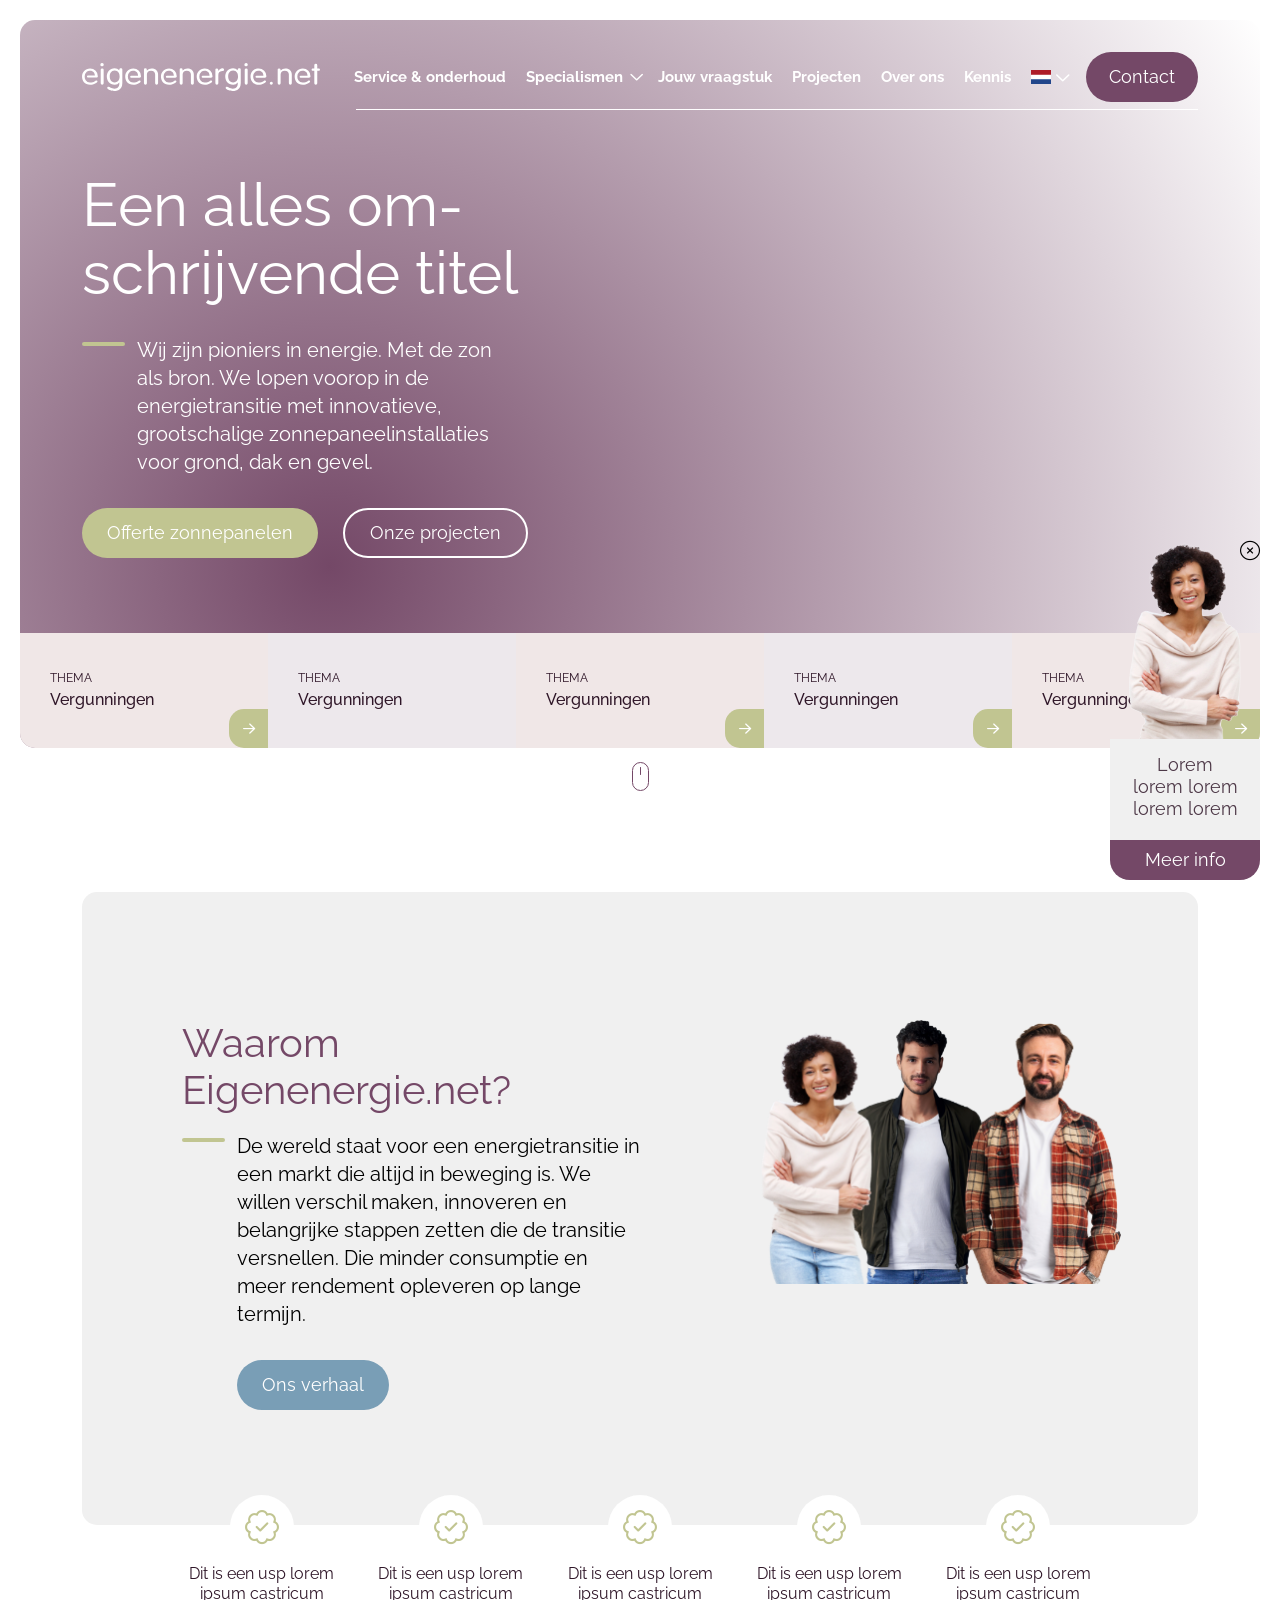
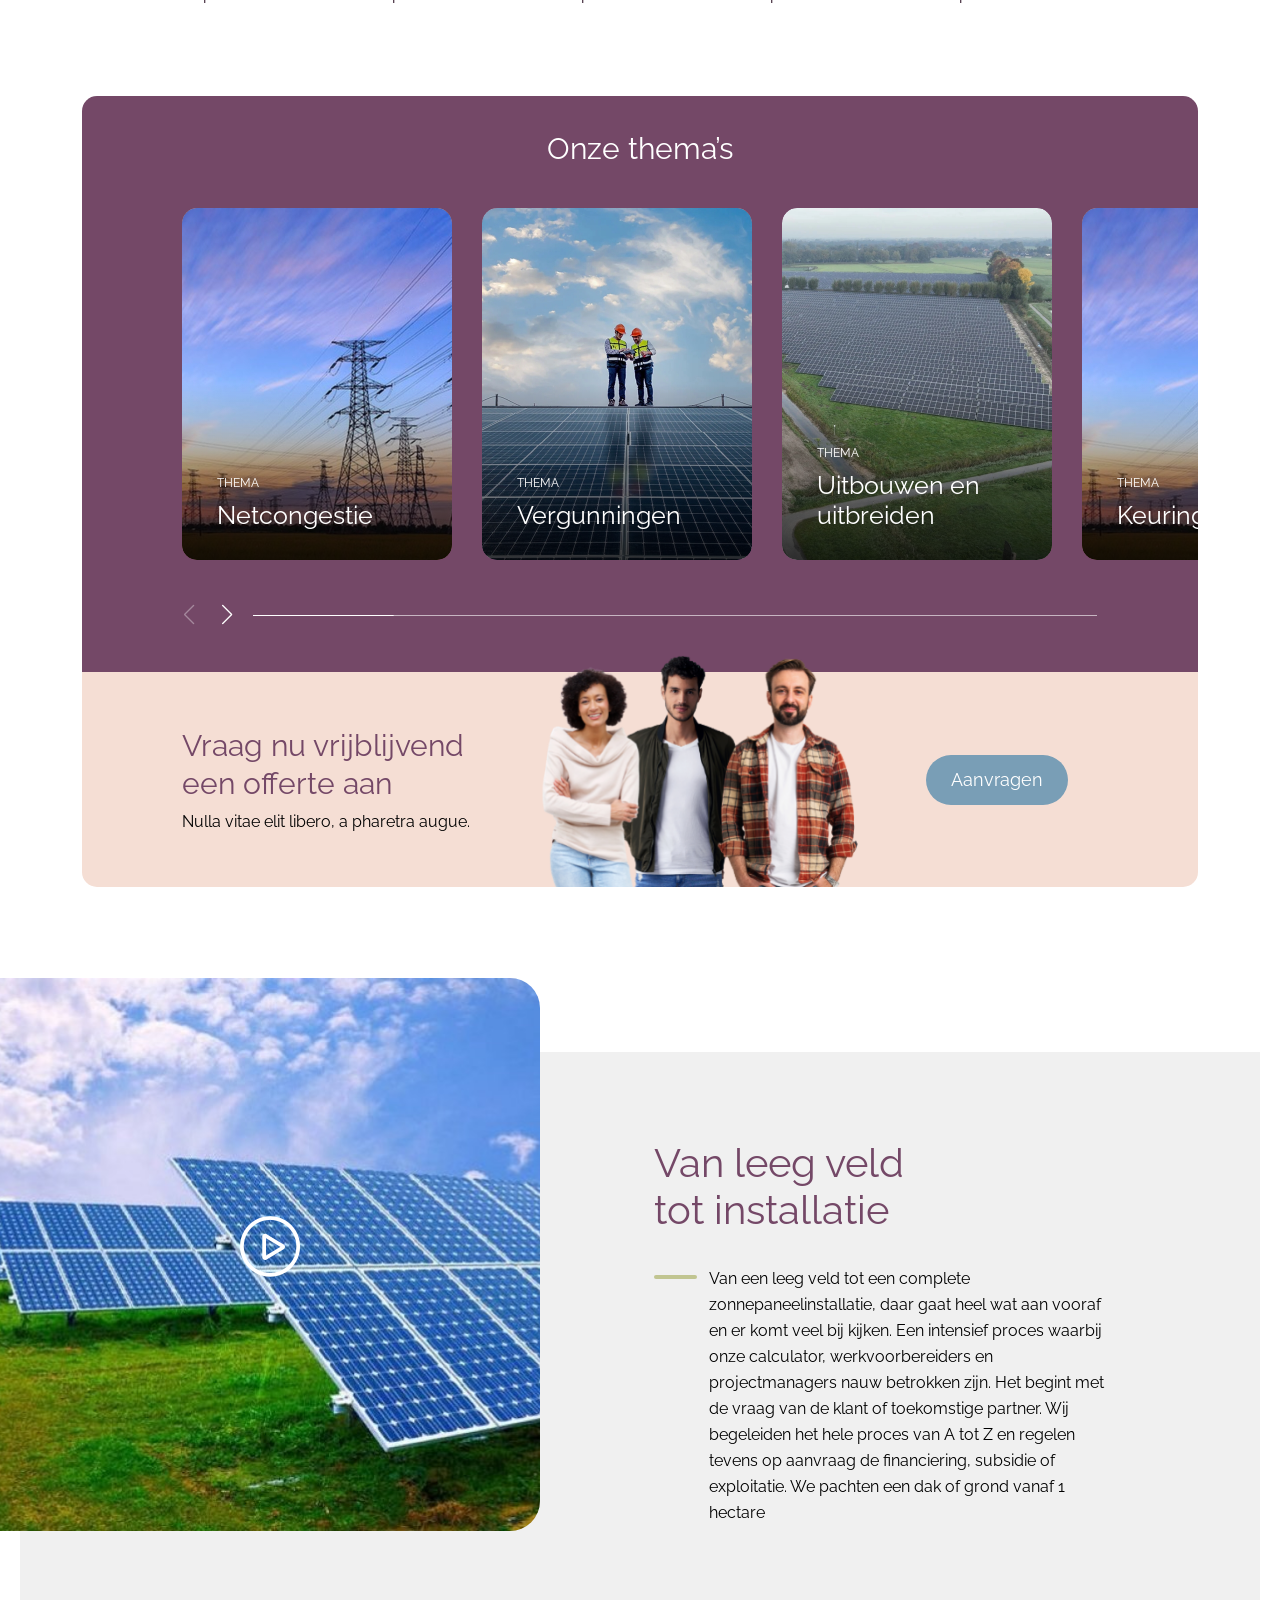
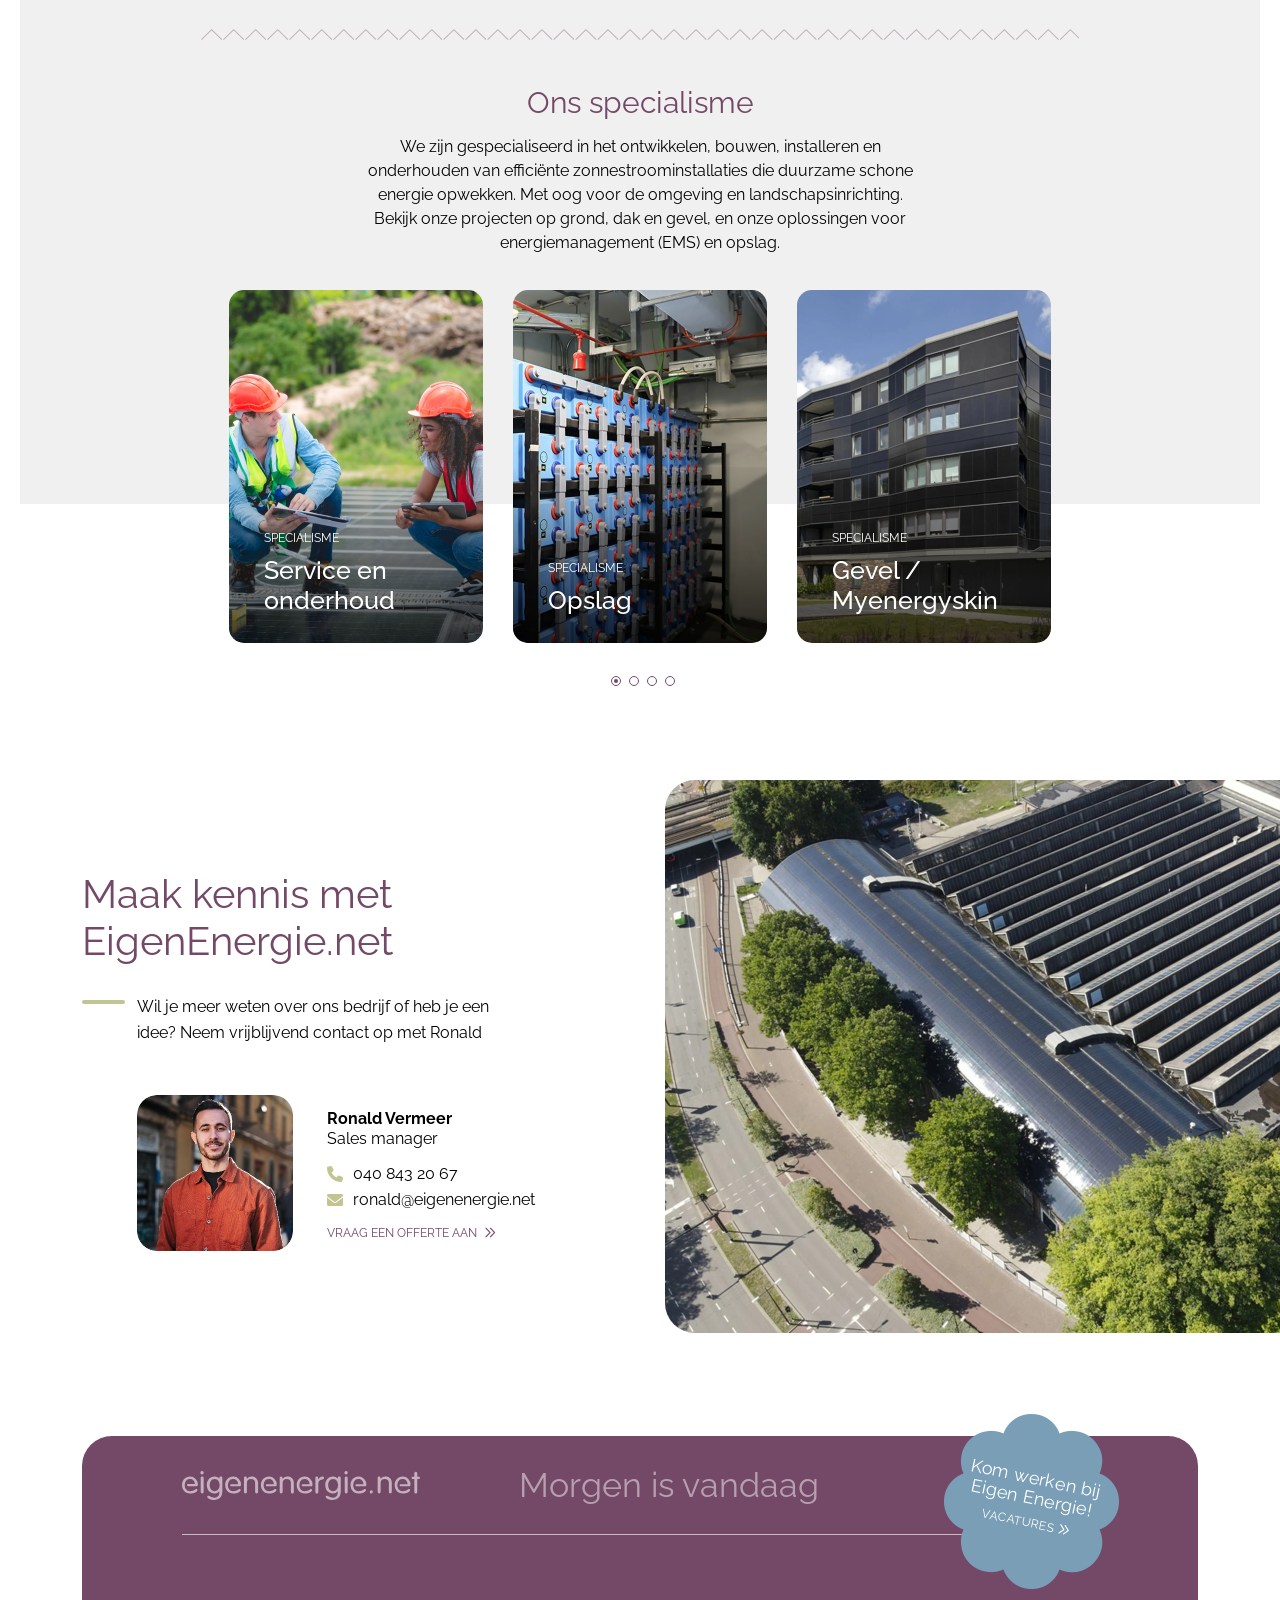
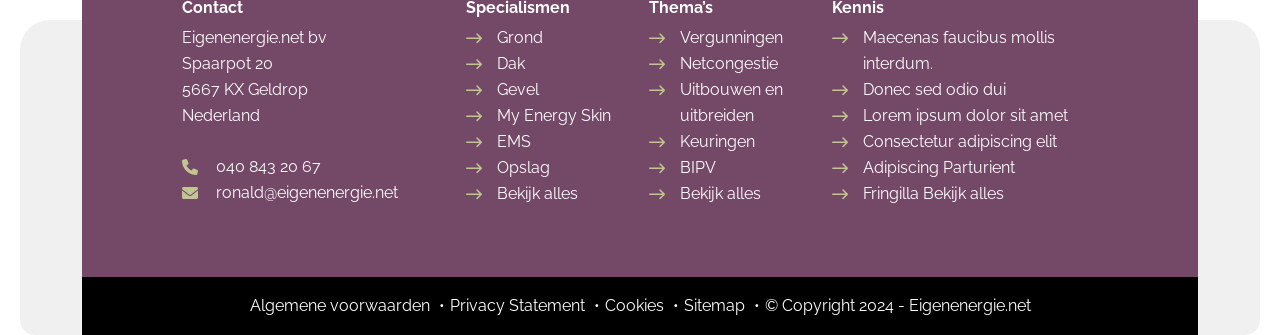
==== commit d79fae27: "add" ====
--- a/html/index.html
+++ b/html/index.html
@@ -245,6 +245,7 @@
 							<div class="swiper img-slider">
 								<div class="swiper-wrapper">
 									<div class="swiper-slide">
+										<a href="#"></a>
 										<figure>
 											<img src="img/img-3-1.jpg" alt="">
 										</figure>
--- a/html/css/styles.css
+++ b/html/css/styles.css
@@ -308,7 +308,7 @@
   position: relative;
   padding: 151px 0 0; }
   .home-banner .bg {
-    border-radius: 15px 15px 20px 20px; }
+    border-radius: 15px 15px 15px 15px; }
     .home-banner .bg:after {
       position: absolute;
       top: 0;
@@ -461,7 +461,7 @@
     background: #C1C591;
     border-color: #C1C591; }
 
-p.line {
+.line {
   position: relative;
   padding-left: 55px;
   width: 410px;
@@ -469,15 +469,46 @@
   line-height: 28px;
   color: #000;
   margin-bottom: 32px; }
-  p.line:before {
+  .line:before {
     position: absolute;
-    top: 4px;
+    top: 6px;
     left: 0;
     content: '';
     width: 43px;
     height: 4px;
     background: #C1C591;
     border-radius: 2px; }
+
+.wrap-select-block {
+  position: relative; }
+  .wrap-select-block .only-select-block {
+    padding: 0 !important;
+    position: absolute;
+    top: 175px;
+    z-index: 999;
+    left: 50%;
+    -webkit-transform: translate(-50%, 0);
+            transform: translate(-50%, 0);
+    width: 100%; }
+
+.banner-project .select-block label {
+  color: #fff; }
+
+.home-banner-index {
+  z-index: 100 !important; }
+  .home-banner-index .content-flex {
+    padding-bottom: 30px; }
+
+.only-bg {
+  height: 500px;
+  position: absolute !important;
+  left: 50%;
+  top: 0;
+  width: calc(100% - 40px) !important;
+  -webkit-transform: translate(-50%, 0);
+          transform: translate(-50%, 0);
+  margin-left: 0 !important;
+  margin-right: 0 !important; }
 
 /*------------------------------END-HOME-BANNER---------------------------------*/
 /*-----------------------------TEXT-IMG-BLOCK--------------------------------*/
@@ -613,7 +644,7 @@
       width: calc(100% - 500px);
       position: relative;
       z-index: 2;
-      height: 100%; }
+      height: 105px; }
       .bg-slider-img .bottom figure img {
         position: absolute;
         bottom: -55px;
@@ -636,9 +667,23 @@
   .img-slider .swiper-slide {
     width: 270px;
     position: relative; }
+    .img-slider .swiper-slide a {
+      position: absolute;
+      top: 0;
+      left: 0;
+      width: 100%;
+      height: 100%;
+      border-radius: 15px;
+      z-index: 3;
+      display: block; }
+    .img-slider .swiper-slide a:hover + figure img {
+      -webkit-transform: scale(1.03);
+              transform: scale(1.03); }
     .img-slider .swiper-slide figure {
       height: 352px;
-      position: relative; }
+      position: relative;
+      overflow: hidden;
+      border-radius: 15px; }
       .img-slider .swiper-slide figure img {
         width: 100%;
         height: 100%;
@@ -646,7 +691,11 @@
            object-fit: cover;
         -o-object-position: center;
            object-position: center;
-        border-radius: 15px; }
+        border-radius: 15px;
+        -webkit-transition: all .4s ease;
+        transition: all .4s ease;
+        -webkit-transform-origin: center;
+                transform-origin: center; }
       .img-slider .swiper-slide figure:after {
         position: absolute;
         bottom: 0;
@@ -655,7 +704,8 @@
         height: 50%;
         content: '';
         border-radius: 0 0 15px 15px;
-        background: linear-gradient(177deg, rgba(255, 255, 255, 0) 0%, rgba(0, 0, 0, 0.75) 100%); }
+        background: -webkit-gradient(linear, left top, left bottom, from(rgba(0, 0, 0, 0)), to(rgba(0, 0, 0, 0.75)));
+        background: linear-gradient(180deg, rgba(0, 0, 0, 0) 0%, rgba(0, 0, 0, 0.75) 100%); }
     .img-slider .swiper-slide .text-wrap {
       position: absolute;
       bottom: 30px;
@@ -700,7 +750,7 @@
     font-size: 16px;
     line-height: 26px; }
     .media-section .line:before {
-      top: 7px; }
+      top: 9px; }
   .media-section .top {
     position: relative;
     padding: 87px 85px 6px; }
@@ -776,11 +826,37 @@
     margin: 15px 0 45px; }
   .media-section .slider-wrap {
     padding: 0 135px; }
+  .media-section .top-revers {
+    -webkit-box-orient: horizontal;
+    -webkit-box-direction: reverse;
+        -ms-flex-direction: row-reverse;
+            flex-direction: row-reverse;
+    margin-top: 115px; }
+    .media-section .top-revers .video-wrap .wrap {
+      position: absolute;
+      top: -87px;
+      right: auto;
+      left: 0;
+      width: calc(50vw - 100px);
+      overflow: hidden;
+      border-radius: 30px 0 0 30px;
+      height: 553px; }
+
+.br-15 {
+  border-radius: 15px !important; }
+
+.media-section.no-slider {
+  margin-bottom: 100px; }
+  .media-section.no-slider .bg {
+    bottom: 0; }
 
 .video-media .video-wrap .wrap figure {
   cursor: pointer; }
   .video-media .video-wrap .wrap figure .icon-wrap {
     display: inline-block; }
+
+.overflow {
+  overflow: hidden; }
 
 .slider-3x .swiper-slide a {
   display: -webkit-box;
@@ -1183,7 +1259,7 @@
     width: 100%;
     margin-bottom: 21px; }
     .banner-404 .line:before {
-      top: 7px; }
+      top: 9px; }
 
 .btn-grey {
   background: #799EB6; }
@@ -1201,7 +1277,7 @@
 .banner-specialism {
   position: relative; }
   .banner-specialism .content-flex {
-    padding: 0 100px 145px; }
+    padding: 0 100px 40px; }
   .banner-specialism .left {
     width: 550px;
     padding: 0;
@@ -1225,7 +1301,7 @@
     width: 100%;
     margin-bottom: 21px; }
     .banner-specialism .line:before {
-      top: 7px; }
+      top: 9px; }
 
 .nice-select {
   float: inherit;
@@ -1251,49 +1327,493 @@
 
 /*---------------------END-BANNER-SPECIALISM----------------------------*/
 /*---------------------------ITEM-3X----------------------------*/
-.item-3x .item {
-  width: 100%;
-  position: relative; }
-  .item-3x .item figure {
-    height: 352px;
+.item-3x {
+  margin-top: 0 !important;
+  position: relative;
+  z-index: 99;
+  padding-bottom: 102px; }
+  .item-3x .btn-wrap {
+    margin-top: 45px; }
+  .item-3x .item {
+    width: 100%;
     position: relative; }
-    .item-3x .item figure img {
+    .item-3x .item a {
+      position: absolute;
+      top: 0;
+      left: 0;
       width: 100%;
       height: 100%;
-      -o-object-fit: cover;
-         object-fit: cover;
-      -o-object-position: center;
-         object-position: center;
+      border-radius: 15px;
+      z-index: 3;
+      display: block; }
+    .item-3x .item a:hover + figure img {
+      -webkit-transform: scale(1.03);
+              transform: scale(1.03); }
+    .item-3x .item figure {
+      height: 352px;
+      position: relative;
+      overflow: hidden;
       border-radius: 15px; }
-    .item-3x .item figure:after {
+      .item-3x .item figure img {
+        width: 100%;
+        height: 100%;
+        -o-object-fit: cover;
+           object-fit: cover;
+        -o-object-position: center;
+           object-position: center;
+        border-radius: 15px;
+        -webkit-transition: all .4s ease;
+        transition: all .4s ease;
+        -webkit-transform-origin: center;
+                transform-origin: center; }
+      .item-3x .item figure:after {
+        position: absolute;
+        bottom: 0;
+        left: 0;
+        width: 100%;
+        height: 50%;
+        content: '';
+        border-radius: 0 0 15px 15px;
+        background: -webkit-gradient(linear, left top, left bottom, from(rgba(0, 0, 0, 0)), to(rgba(0, 0, 0, 0.75)));
+        background: linear-gradient(180deg, rgba(0, 0, 0, 0) 0%, rgba(0, 0, 0, 0.75) 100%); }
+    .item-3x .item .text-wrap {
+      position: absolute;
+      bottom: 30px;
+      left: 35px;
+      right: 35px;
+      z-index: 2; }
+      .item-3x .item .text-wrap h6 {
+        margin: 0;
+        font-size: 25px;
+        line-height: 30px;
+        color: #fff;
+        font-weight: 400; }
+      .item-3x .item .text-wrap p {
+        font-size: 12px;
+        line-height: 1.2;
+        color: #fff;
+        margin-bottom: 10px; }
+  .item-3x .content {
+    grid-gap: 38px 75px;
+    grid-template-columns: repeat(3, 1fr);
+    padding: 0 8.5%; }
+
+.bg-grey {
+  background: #F0F0F0; }
+
+.bg-white {
+  background: #fff; }
+
+.bg-grey-wrap {
+  position: relative;
+  border-radius: 15px;
+  margin: 20px; }
+  .bg-grey-wrap section {
+    margin: 0; }
+  .bg-grey-wrap .bg-slider-img.no-slider {
+    margin: 8px 0 70px !important; }
+  .bg-grey-wrap .bg-cta {
+    bottom: 135px; }
+  .bg-grey-wrap .bg {
+    background: #F0F0F0;
+    border-radius: 15px; }
+  .bg-grey-wrap section {
+    position: relative;
+    z-index: 2; }
+
+.item-3x-bg {
+  margin: 30px 0 !important; }
+  .item-3x-bg .bg {
+    background: #F5DED4;
+    border-radius: 15px;
+    bottom: 100px; }
+  .item-3x-bg .title-wrap {
+    margin-bottom: 45px; }
+  .item-3x-bg .title {
+    font-size: 25px;
+    line-height: 30px;
+    color: #744867;
+    text-align: center;
+    margin: 0; }
+  .item-3x-bg .content {
+    position: relative;
+    z-index: 2; }
+  .item-3x-bg .wrap {
+    padding: 65px 0 0;
+    position: relative; }
+
+/*--------------------------END-ITEM-3X----------------------------*/
+/*--------------------------IMG-TEXT----------------------------*/
+.img-text {
+  padding: 85px 0 100px; }
+  .img-text figure {
+    padding: 0 15px 0 0; }
+    .img-text figure img {
+      width: 100%;
+      border-radius: 15px; }
+  .img-text .content {
+    padding: 0 8.5%; }
+  .img-text .text-wrap {
+    padding: 65px 0 0 12%;
+    position: relative; }
+  .img-text .title {
+    font-size: 25px;
+    line-height: 30px;
+    color: #744867;
+    margin-bottom: 15px; }
+  .img-text p {
+    font-size: 15px;
+    line-height: 22px;
+    margin-bottom: 25px;
+    width: 315px;
+    max-width: 100%; }
+  .img-text p:last-child {
+    margin-bottom: 0; }
+
+.img-text-revers .content {
+  -webkit-box-orient: horizontal;
+  -webkit-box-direction: reverse;
+      -ms-flex-direction: row-reverse;
+          flex-direction: row-reverse; }
+.img-text-revers .text-wrap {
+  padding: 65px 12% 0 0;
+  position: relative; }
+.img-text-revers figure {
+  padding: 0 0 0 15px; }
+
+.bg-slider-img.no-slider .bottom .bg {
+  border-radius: 15px; }
+
+.btn-pur {
+  background: #744867; }
+  .btn-pur:hover {
+    background: #C1C591; }
+
+/*-------------------------END-IMG-TEXT----------------------------*/
+/*-------------------------BANNER-PROJECT----------------------------*/
+.banner-project .bg {
+  border-radius: 15px 15px 0 0;
+  background: #744867; }
+.banner-project .content-flex {
+  padding: 25px 0 40px; }
+.banner-project .label {
+  margin-bottom: 0; }
+.banner-project h1 {
+  margin-bottom: 15px; }
+.banner-project .select-block label {
+  font-size: 20px;
+  line-height: 25px;
+  text-align: center;
+  margin-bottom: 14px; }
+.banner-project .select-block {
+  margin-top: -20px; }
+
+.no-img .bg img {
+  display: none !important; }
+.no-img .bg:after {
+  display: none; }
+
+.br-15-0 {
+  border-radius: 15px 15px 0 0 !important; }
+
+.br-0 {
+  border-radius: 0 !important; }
+
+/*------------------------END-BANNER-PROJECT----------------------------*/
+/*------------------------ITEM-2X----------------------------*/
+.item-2x {
+  margin-top: 0 !important;
+  padding: 0 0 62px; }
+  .item-2x .content {
+    grid-gap: 30px 30px; }
+  .item-2x .item {
+    width: calc(50% - 15px);
+    position: relative; }
+    .item-2x .item figure {
+      border-radius: 15px;
+      height: 353px;
+      overflow: hidden; }
+      .item-2x .item figure img {
+        width: 100%;
+        height: 100%;
+        -o-object-fit: cover;
+           object-fit: cover;
+        -o-object-position: center;
+           object-position: center; }
+    .item-2x .item .text-wrap {
+      position: absolute;
+      bottom: 45px;
+      left: 50px;
+      right: 100px; }
+      .item-2x .item .text-wrap h6 {
+        margin: 0;
+        font-size: 25px;
+        line-height: 30px;
+        color: #fff; }
+      .item-2x .item .text-wrap p {
+        margin-bottom: 8px;
+        color: #fff;
+        font-size: 14px;
+        line-height: 16px; }
+    .item-2x .item .link-wrap {
       position: absolute;
       bottom: 0;
-      left: 0;
+      right: 0;
+      width: 74px;
+      height: 74px;
+      border-radius: 12px 0;
+      overflow: hidden;
+      -webkit-transition: all .4s ease;
+      transition: all .4s ease; }
+      .item-2x .item .link-wrap span {
+        display: -webkit-box;
+        display: -ms-flexbox;
+        display: flex;
+        -webkit-box-pack: center;
+            -ms-flex-pack: center;
+                justify-content: center;
+        -webkit-box-align: center;
+            -ms-flex-align: center;
+                align-items: center;
+        width: 100%;
+        height: 100%;
+        background: #C1C591;
+        color: #fff;
+        font-size: 20px; }
+        .item-2x .item .link-wrap span i {
+          -webkit-transition: all .4s ease;
+          transition: all .4s ease; }
+    .item-2x .item a:hover .link-wrap {
+      width: 85px;
+      height: 85px; }
+      .item-2x .item a:hover .link-wrap span i {
+        -webkit-transform: rotate(-45deg);
+                transform: rotate(-45deg); }
+  .item-2x .bg-slider-img.no-slider {
+    margin: -3px 0 -22px !important; }
+  .item-2x .bg-slider-img {
+    width: 100%; }
+  .item-2x .btn-wrap-full {
+    margin-top: 75px; }
+
+.item-2x-title {
+  position: relative;
+  margin: 0;
+  padding: 71px 0 76px; }
+  .item-2x-title .bg {
+    top: 47%;
+    border-radius: 15px 15px 0 0;
+    background: #F0F0F0; }
+  .item-2x-title .title-wrap {
+    margin-bottom: 30px; }
+    .item-2x-title .title-wrap .title {
+      margin: 0;
+      text-align: center;
+      color: #744867;
+      font-size: 25px;
+      line-height: 30px; }
+  .item-2x-title .btn-wrap-full {
+    margin-top: 30px; }
+
+.btn-15 {
+  font-size: 15px; }
+
+.btn-h-45 {
+  height: 45px;
+  line-height: 44px; }
+
+footer.bg-grey {
+  margin-top: -20px; }
+
+.item-2x .item figure:after {
+  position: absolute;
+  bottom: 0;
+  left: 0;
+  width: 100%;
+  height: 50%;
+  content: '';
+  border-radius: 0 0 15px 15px;
+  background: -webkit-gradient(linear, left top, left bottom, from(rgba(0, 0, 0, 0)), to(rgba(0, 0, 0, 0.75)));
+  background: linear-gradient(180deg, rgba(0, 0, 0, 0) 0%, rgba(0, 0, 0, 0.75) 100%); }
+
+/*-----------------------END-ITEM-2X----------------------------*/
+/*------------------------KNOWLEDGE-3X----------------------------*/
+.knowledge-3x {
+  margin-top: 0 !important;
+  padding-bottom: 85px; }
+  .knowledge-3x .item {
+    width: calc(33.33% - 20px); }
+    .knowledge-3x .item a {
+      display: block;
+      position: relative; }
+    .knowledge-3x .item figure {
+      height: 450px; }
+      .knowledge-3x .item figure:after {
+        display: none; }
+      .knowledge-3x .item figure:before {
+        position: absolute;
+        top: 0;
+        left: 0;
+        width: 100%;
+        height: 50%;
+        content: '';
+        border-radius: 15px 15px 0 0;
+        background: -webkit-gradient(linear, left bottom, left top, from(rgba(116, 72, 103, 0)), to(rgba(116, 72, 103, 0.75)));
+        background: linear-gradient(0deg, rgba(116, 72, 103, 0) 0%, rgba(116, 72, 103, 0.75) 100%); }
+    .knowledge-3x .item .text-wrap {
+      bottom: auto;
+      top: 35px;
+      left: 30px;
+      right: 30px; }
+      .knowledge-3x .item .text-wrap ul {
+        display: -webkit-box;
+        display: -ms-flexbox;
+        display: flex;
+        -ms-flex-wrap: wrap;
+            flex-wrap: wrap;
+        margin-bottom: 10px; }
+        .knowledge-3x .item .text-wrap ul li {
+          letter-spacing: 1.4px;
+          color: #FFFFFF;
+          font-size: 14px;
+          line-height: 16px; }
+        .knowledge-3x .item .text-wrap ul li + li {
+          margin-left: 10px;
+          padding-left: 10px;
+          position: relative; }
+          .knowledge-3x .item .text-wrap ul li + li:before {
+            position: absolute;
+            top: 7px;
+            left: -1px;
+            border-radius: 100%;
+            width: 2px;
+            height: 2px;
+            background: #fff;
+            content: ''; }
+      .knowledge-3x .item .text-wrap h6 {
+        font-size: 20px;
+        line-height: 25px; }
+    .knowledge-3x .item .link-wrap {
+      position: absolute;
+      bottom: 0;
+      right: 0;
+      width: 74px;
+      height: 74px;
+      border-radius: 12px 0;
+      overflow: hidden;
+      -webkit-transition: all .4s ease;
+      transition: all .4s ease; }
+      .knowledge-3x .item .link-wrap span {
+        display: -webkit-box;
+        display: -ms-flexbox;
+        display: flex;
+        -webkit-box-pack: center;
+            -ms-flex-pack: center;
+                justify-content: center;
+        -webkit-box-align: center;
+            -ms-flex-align: center;
+                align-items: center;
+        width: 100%;
+        height: 100%;
+        background: #C1C591;
+        color: #fff;
+        font-size: 20px; }
+        .knowledge-3x .item .link-wrap span i {
+          -webkit-transition: all .4s ease;
+          transition: all .4s ease; }
+    .knowledge-3x .item:hover .link-wrap {
+      width: 85px;
+      height: 85px; }
+      .knowledge-3x .item:hover .link-wrap span i {
+        -webkit-transform: rotate(-45deg);
+                transform: rotate(-45deg); }
+  .knowledge-3x .content {
+    grid-gap: 30px 30px; }
+  .knowledge-3x .item-form {
+    width: 100%;
+    background: #F5DED4;
+    border-radius: 12px;
+    padding: 56px 60px; }
+    .knowledge-3x .item-form .title-item-wrap {
+      width: 200px; }
+    .knowledge-3x .item-form .title-item {
+      margin: 0;
+      color: #744867;
+      font-size: 25px;
+      line-height: 30px; }
+    .knowledge-3x .item-form .form-wrap {
+      width: calc(100% - 270px);
+      padding-right: 40px; }
+  .knowledge-3x .form-default .input-wrap {
+    width: calc(50% - 100px); }
+  .knowledge-3x .form-default .input-wrap-submit {
+    width: 130px; }
+    .knowledge-3x .form-default .input-wrap-submit .btn-default {
       width: 100%;
-      height: 50%;
+      border: none !important; }
+
+.form-default label {
+  display: none; }
+.form-default .input-wrap {
+  width: 100%; }
+  .form-default .input-wrap input {
+    width: 100%;
+    border-radius: 3px;
+    background: #fff;
+    padding: 0 25px;
+    height: 45px;
+    line-height: 44px;
+    font-size: 15px;
+    color: #000;
+    border: none !important; }
+.form-default .input-wrap-submit {
+  width: 100%; }
+
+/*-----------------------END-KNOWLEDGE-3X----------------------------*/
+/*-----------------------ABOUT-BANNER---------------------------*/
+.over-banner {
+  z-index: 10; }
+  .over-banner .content {
+    padding: 0 0 82px; }
+  .over-banner .left {
+    width: 500px;
+    margin-bottom: 52px; }
+  .over-banner h1 {
+    margin-bottom: 8px; }
+  .over-banner .label {
+    margin-bottom: 10px;
+    font-size: 15px;
+    line-height: 22px; }
+  .over-banner .select-block-link {
+    width: 270px;
+    margin-bottom: 30px; }
+
+.btn-white {
+  background: #fff;
+  color: #744867; }
+  .btn-white:hover {
+    background: #000;
+    color: #fff; }
+
+.over-banner + .text-img-block {
+  padding-top: 45px; }
+
+.nice-select .option {
+  position: relative;
+  overflow: hidden; }
+  .nice-select .option a {
+    display: block;
+    position: relative; }
+    .nice-select .option a:after {
+      position: absolute;
+      top: 50%;
+      left: 50%;
+      width: 300px;
+      height: 300px;
       content: '';
-      border-radius: 0 0 15px 15px;
-      background: linear-gradient(177deg, rgba(255, 255, 255, 0) 0%, rgba(0, 0, 0, 0.75) 100%); }
-  .item-3x .item .text-wrap {
-    position: absolute;
-    bottom: 30px;
-    left: 35px;
-    right: 35px;
-    z-index: 2; }
-    .item-3x .item .text-wrap h6 {
-      margin: 0;
-      font-size: 25px;
-      line-height: 30px;
-      color: #fff;
-      font-weight: 400; }
-    .item-3x .item .text-wrap p {
-      font-size: 12px;
-      line-height: 1.2;
-      color: #fff;
-      margin-bottom: 10px; }
-.item-3x .content {
-  grid-gap: 30px 50px;
-  grid-template-columns: repeat(3, 1fr); }
-
-/*--------------------------END-ITEM-3X----------------------------*/
+      -webkit-transform: translate(-50%, -50%);
+              transform: translate(-50%, -50%); }
+
+/*----------------------END-ABOUT-BANNER---------------------------*/
+
 /*# sourceMappingURL=styles.css.map */
--- a/html/css/responsive.css
+++ b/html/css/responsive.css
@@ -6,7 +6,10 @@
     font-size: 15px; }
 
   .media-section .video-wrap .wrap {
-    right: 12px; } }
+    right: 12px; }
+
+  .media-section .top-revers .video-wrap .wrap {
+    left: 12px; } }
 @media (max-width: 1279px) {
   .bg video, .bg iframe {
     height: calc(100% + 100px);
@@ -155,7 +158,31 @@
     padding: 70px 40px; }
 
   .text-img-block .bottom {
-    padding: 0 15px; } }
+    padding: 0 15px; }
+
+  .banner-specialism .content-flex {
+    padding: 0 0 40px; }
+
+  .item-3x .content {
+    padding: 0; }
+
+  .img-text .content {
+    padding: 0; }
+
+  .img-text .text-wrap .line {
+    width: 100%; }
+
+  .img-text .text-wrap {
+    padding: 30px 0 0 5%; }
+
+  .img-text-revers .text-wrap {
+    padding: 30px 5% 0 0; }
+
+  .item-3x-bg .wrap {
+    padding: 65px 40px 0; }
+
+  .media-section .top-revers {
+    margin-top: 30px; } }
 @media (max-width: 1199px) {
   .media-section .video-wrap .wrap {
     right: 16%;
@@ -171,7 +198,18 @@
     padding: 30px 50px 50px; }
 
   .top-line .right:after {
-    display: none; } }
+    display: none; }
+
+  .knowledge-3x .form-default .input-wrap {
+    width: calc(50% - 80px); }
+
+  .knowledge-3x .item-form .form-wrap {
+    padding: 0; }
+
+  .media-section .top-revers .video-wrap .wrap {
+    left: 16%;
+    height: 400px;
+    top: 100px; } }
 @media (max-width: 991px) {
   .content-width {
     width: 720px; }
@@ -180,7 +218,7 @@
     font-size: 36px;
     line-height: 1.1; }
 
-  p.line {
+  .line {
     font-size: 16px;
     line-height: 22px; }
 
@@ -283,7 +321,51 @@
     min-height: inherit; }
 
   .banner-404 {
-    padding-top: 120px; } }
+    padding-top: 120px; }
+
+  .banner-specialism .left {
+    width: 100%;
+    margin: 0 0 20px; }
+
+  .item-3x .content {
+    grid-gap: 30px 50px;
+    grid-template-columns: repeat(2, 1fr); }
+
+  .img-text {
+    padding: 40px 0; }
+
+  .item-2x .item .text-wrap {
+    bottom: 30px;
+    left: 20px; }
+
+  .knowledge-3x .item {
+    width: calc(50% - 15px); }
+
+  .item-3x .content {
+    grid-gap: 30px 30px; }
+
+  .knowledge-3x .item-form {
+    padding: 40px 20px; }
+
+  .knowledge-3x .item-form .title-item-wrap {
+    width: 100%;
+    margin-bottom: 10px; }
+
+  .knowledge-3x .item-form .form-wrap {
+    width: 100%; }
+
+  .media-section .top-revers .video-wrap .wrap {
+    position: relative;
+    right: 0;
+    width: 100%;
+    border-radius: 15px;
+    height: 300px;
+    margin-bottom: 40px;
+    top: 0;
+    left: 0; }
+
+  .only-bg {
+    height: 600px; } }
 @media (max-width: 767px) {
   .content-width {
     width: 540px; }
@@ -369,7 +451,53 @@
 
   .banner-404 .content-404 {
     width: 100%;
-    padding-left: 0; } }
+    padding-left: 0; }
+
+  .item-3x .content {
+    grid-gap: 25px 25px; }
+
+  .img-text .content {
+    -webkit-box-orient: vertical;
+    -webkit-box-direction: normal;
+        -ms-flex-direction: column;
+            flex-direction: column; }
+
+  .img-text figure {
+    width: 100%;
+    margin-bottom: 20px;
+    padding: 0; }
+
+  .img-text .text-wrap {
+    width: 100%;
+    padding: 0; }
+
+  .home-banner.no-img .bg img {
+    display: none !important; }
+
+  .item-2x .item .link-wrap, .knowledge-3x .item .link-wrap {
+    width: 50px !important;
+    height: 50px !important; }
+
+  .item-2x .item .text-wrap {
+    right: 55px;
+    left: 15px;
+    bottom: 20px; }
+
+  .knowledge-3x .item .text-wrap ul li {
+    width: 100%; }
+
+  .knowledge-3x .item .text-wrap ul li + li {
+    margin-left: 0;
+    padding-left: 0;
+    margin-top: 5px; }
+    .knowledge-3x .item .text-wrap ul li + li:before {
+      display: none; }
+
+  .knowledge-3x .item figure {
+    height: 350px; }
+
+  .item-3x-bg .wrap {
+    padding: 30px 15px 0; } }
 @media (max-width: 575px) {
   .content-width {
     width: 100%;
@@ -381,11 +509,11 @@
   .top-line .lang-wrap {
     margin-right: 0; }
 
-  p.line {
+  .line {
     width: 100%;
     padding-left: 30px; }
 
-  p.line:before {
+  .line:before {
     width: 20px;
     height: 2px;
     top: 6px; }
@@ -522,6 +650,49 @@
     padding: 0; }
 
   .banner-404 {
-    margin-bottom: 70px; } }
+    margin-bottom: 70px; }
+
+  .item-3x .item figure {
+    height: 250px; }
+
+  .item-3x .item .text-wrap {
+    bottom: 15px;
+    left: 15px;
+    right: 15px; }
+
+  .item-3x .item .text-wrap h6 {
+    font-size: 18px;
+    line-height: 24px; }
+
+  .bg-slider-img .title {
+    text-align: center; }
+
+  .bg-slider-img .bottom .text p {
+    text-align: center; }
+
+  .bg-slider-img .bottom figure {
+    text-align: center; }
+
+  .item-2x .item {
+    width: 100%; }
+
+  .item-2x .item figure {
+    height: 250px; }
+
+  .knowledge-3x .item {
+    width: 100%; }
+
+  .knowledge-3x .form-default .input-wrap {
+    width: 100%;
+    margin-bottom: 20px; }
+
+  .only-bg {
+    width: calc(100% - 20px) !important; }
+
+  .bg-grey-wrap {
+    margin: 10px; } }
+@media (max-width: 374px) {
+  .item-3x .content {
+    grid-template-columns: repeat(1, 1fr); } }
 
 /*# sourceMappingURL=responsive.css.map */
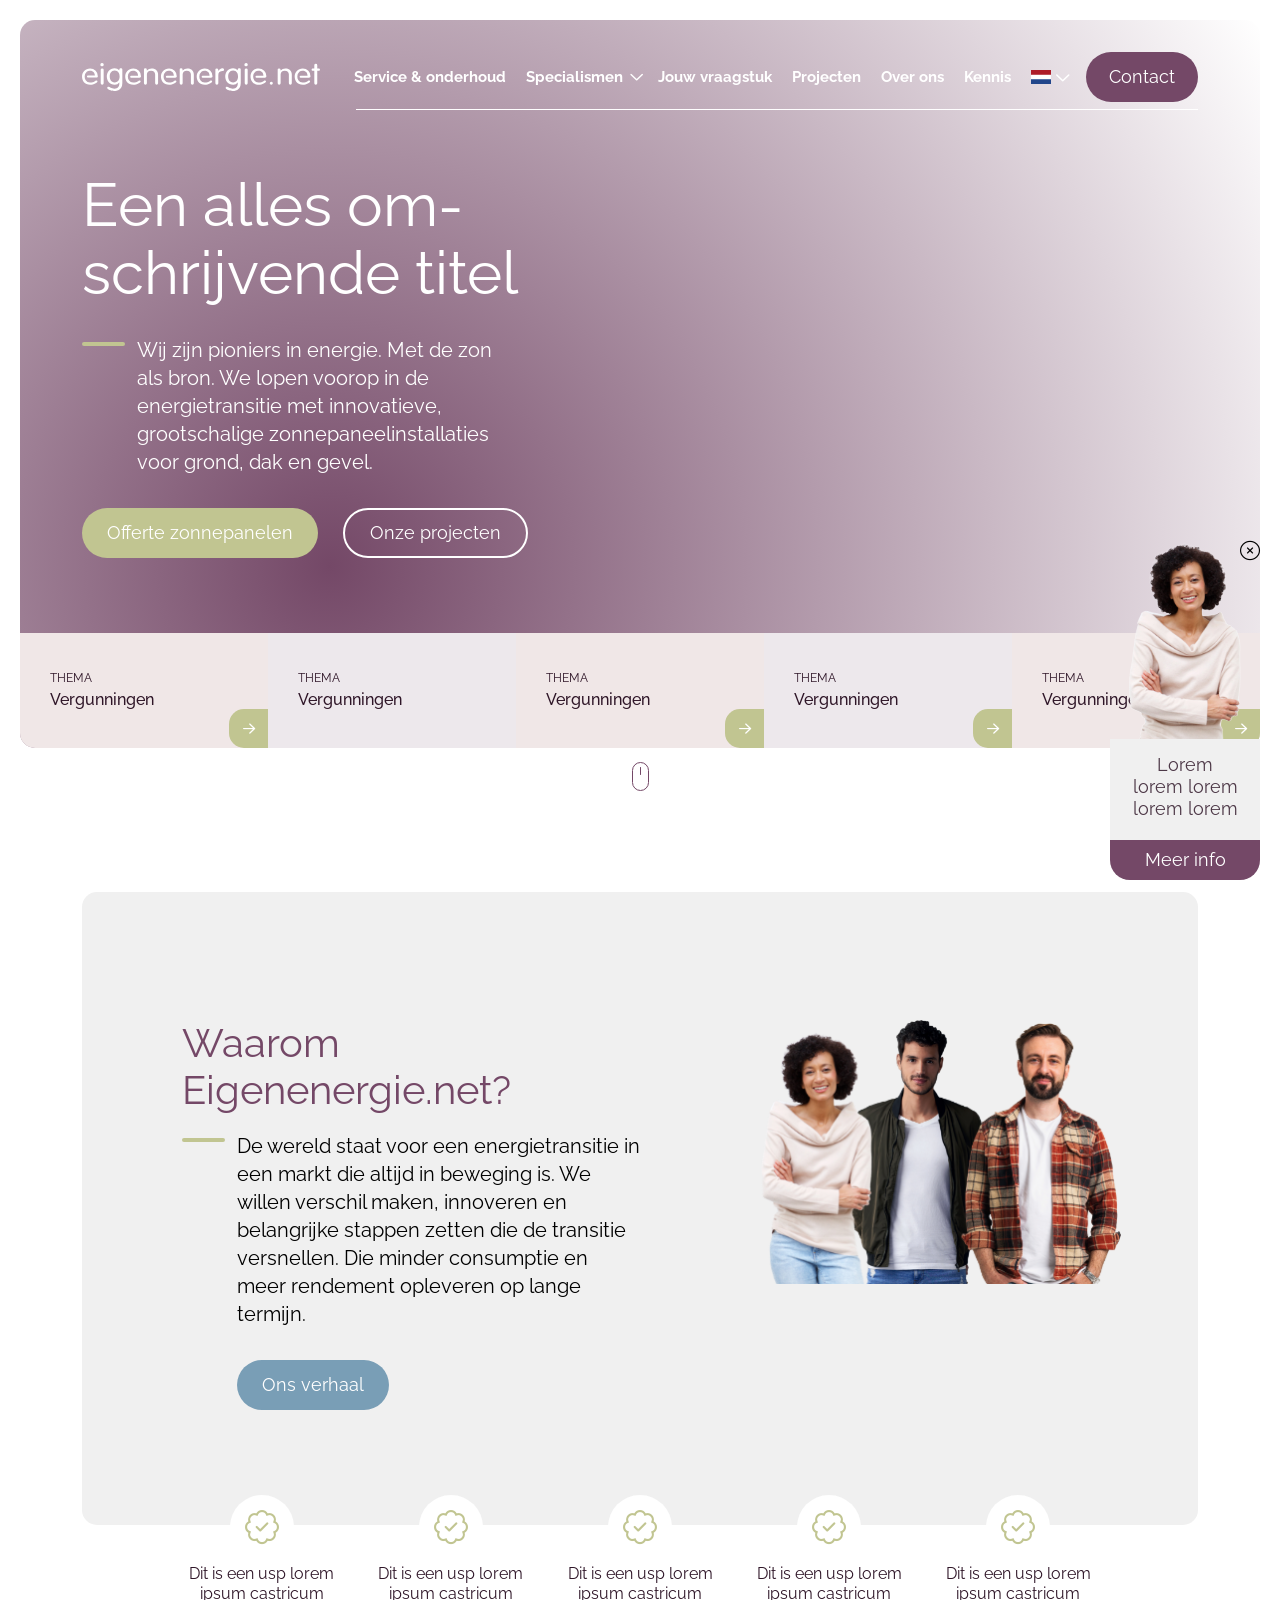
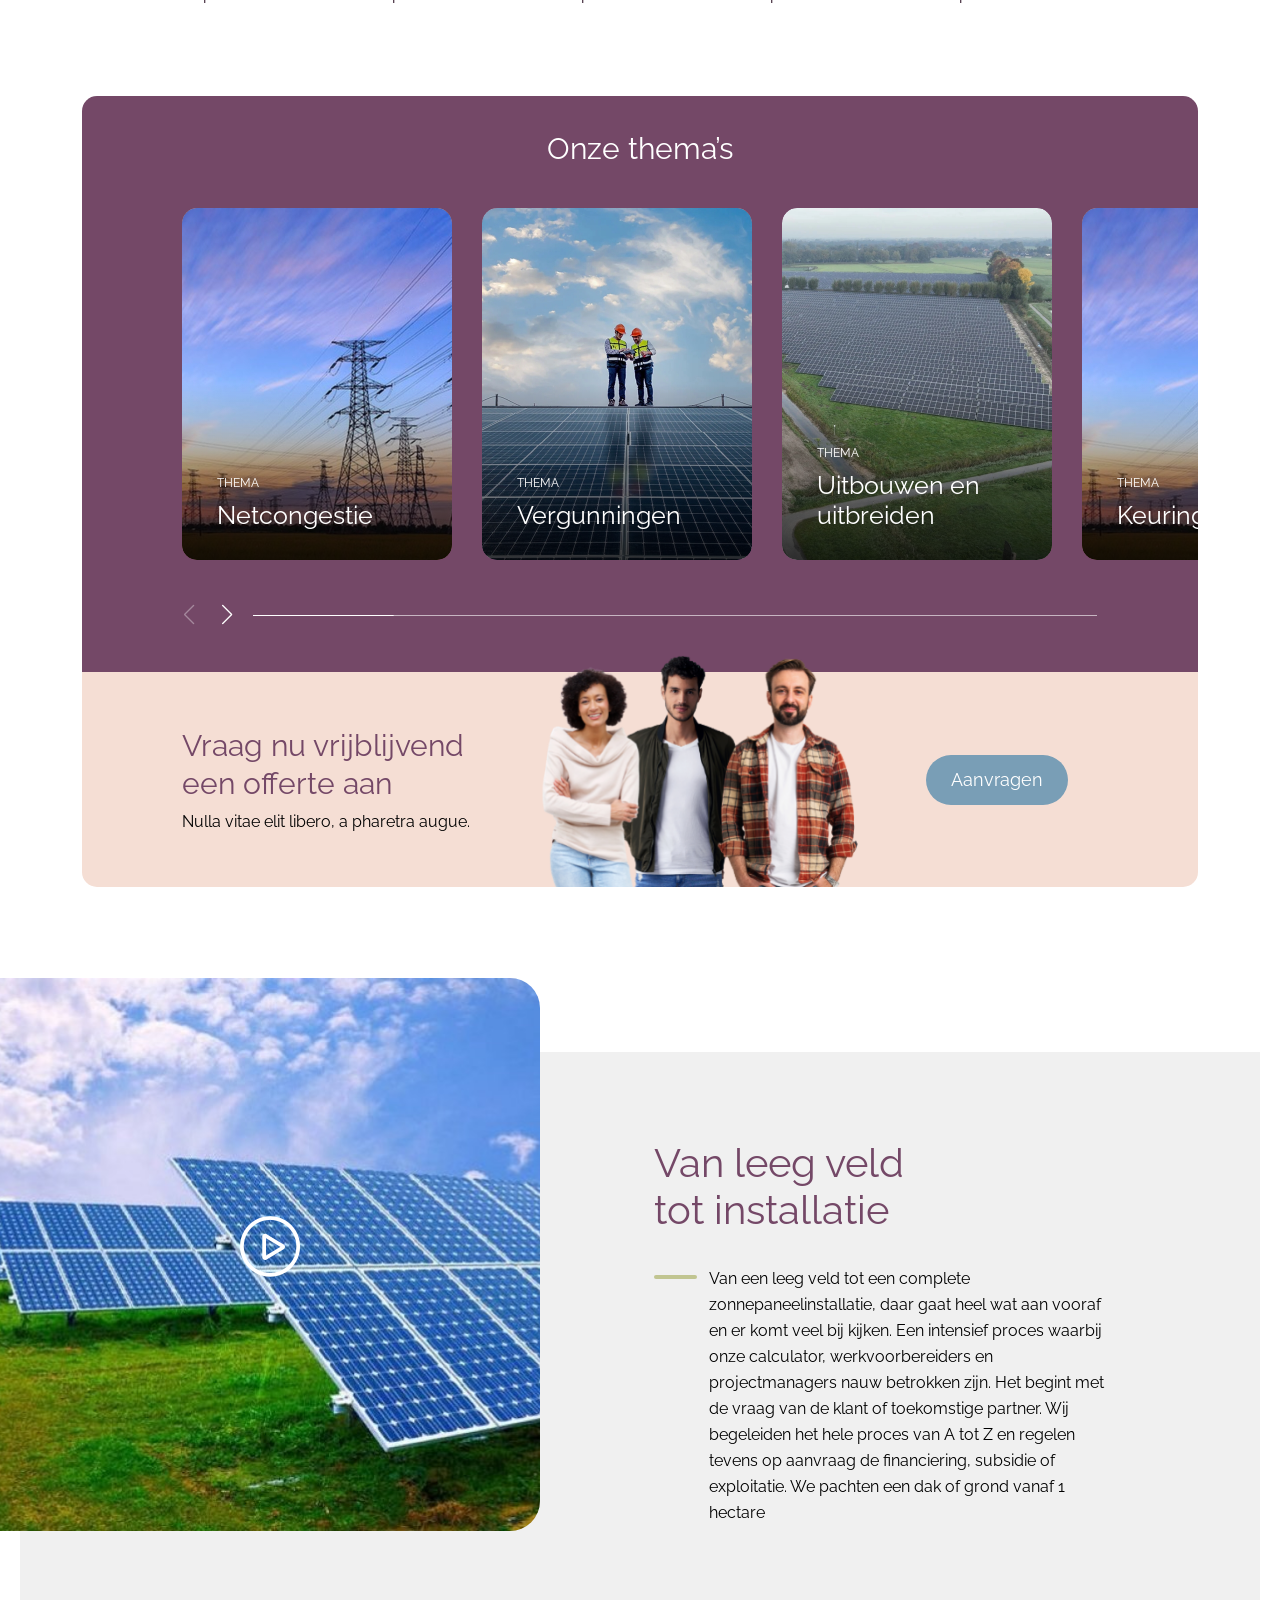
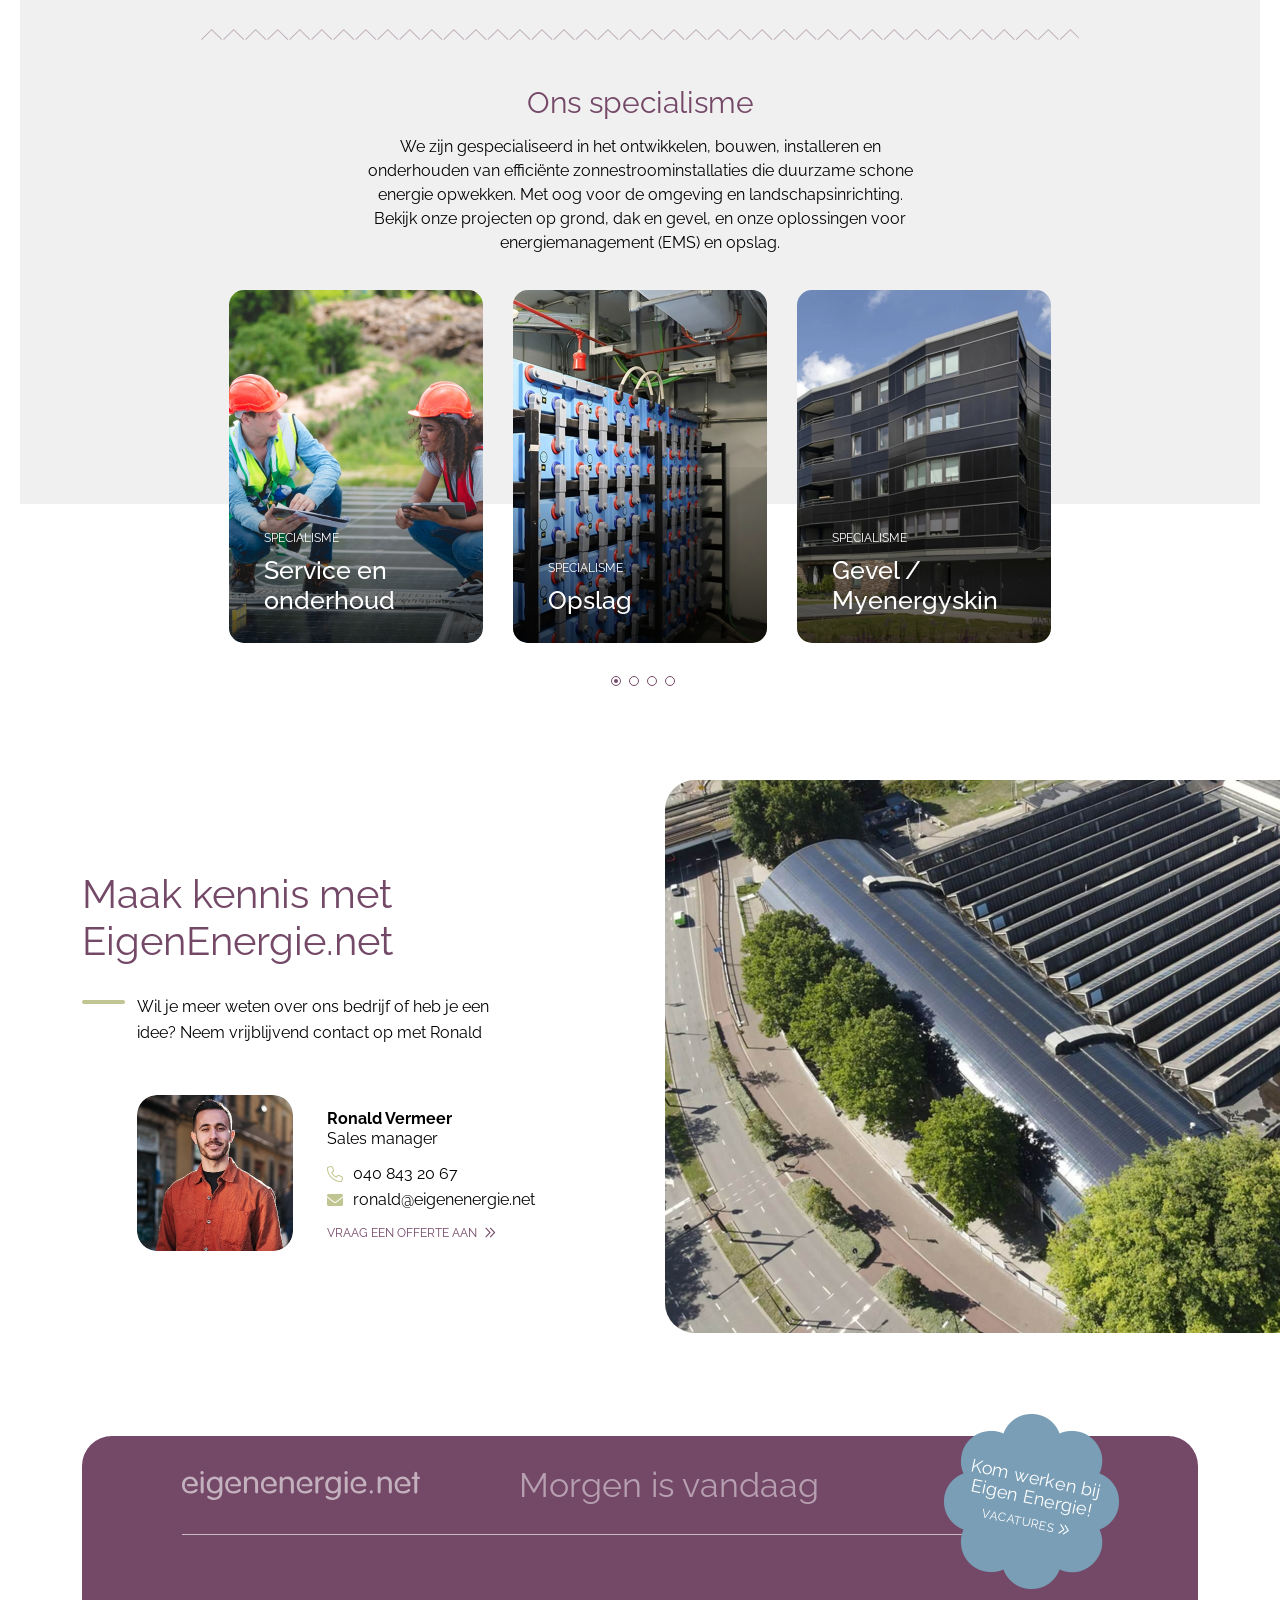
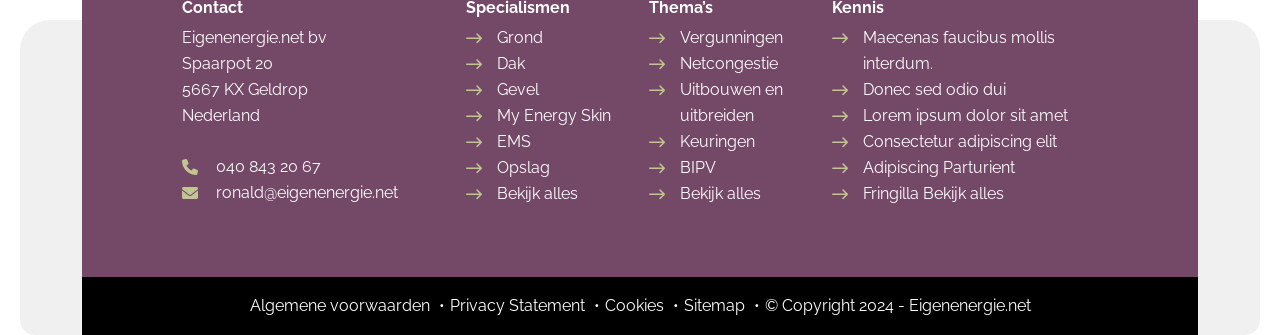
==== commit 1edbedb7: "add" ====
--- a/html/index.html
+++ b/html/index.html
@@ -449,7 +449,7 @@
 								<h6>Ronald Vermeer</h6>
 								<p>Sales manager</p>
 								<ul>
-									<li><a href="tel:+380408432067"><i class="fas fa-phone-alt"></i>040 843 20 67</a></li>
+									<li><a href="tel:+380408432067"><i class="fal fa-phone"></i>040 843 20 67</a></li>
 									<li><a href="mailto:ronald@eigenenergie.net"><i class="fas fa-envelope"></i>ronald@eigenenergie.net</a></li>
 								</ul>
 								<div class="link-wrap">
--- a/html/css/styles.css
+++ b/html/css/styles.css
@@ -1030,7 +1030,8 @@
 /*-------------------------FOOTER--------------------------------*/
 footer {
   position: relative;
-  margin: 0 20px; }
+  margin: 0 20px;
+  z-index: 99; }
   footer .bg:after {
     height: 315px;
     position: absolute;
@@ -1442,6 +1443,9 @@
     padding: 65px 0 0;
     position: relative; }
 
+.item-3x-bg-btn .bg {
+  bottom: 195px; }
+
 /*--------------------------END-ITEM-3X----------------------------*/
 /*--------------------------IMG-TEXT----------------------------*/
 .img-text {
@@ -1596,14 +1600,18 @@
   .item-2x .btn-wrap-full {
     margin-top: 75px; }
 
+.bg-grey-50 {
+  position: relative; }
+  .bg-grey-50 > .bg {
+    top: 47%;
+    border-radius: 15px 15px 0 0;
+    background: #F0F0F0;
+    bottom: -40px; }
+
 .item-2x-title {
   position: relative;
   margin: 0;
   padding: 71px 0 76px; }
-  .item-2x-title .bg {
-    top: 47%;
-    border-radius: 15px 15px 0 0;
-    background: #F0F0F0; }
   .item-2x-title .title-wrap {
     margin-bottom: 30px; }
     .item-2x-title .title-wrap .title {
@@ -1615,6 +1623,9 @@
   .item-2x-title .btn-wrap-full {
     margin-top: 30px; }
 
+.m0-20 {
+  margin: 0 20px !important; }
+
 .btn-15 {
   font-size: 15px; }
 
@@ -1641,6 +1652,12 @@
 .knowledge-3x {
   margin-top: 0 !important;
   padding-bottom: 85px; }
+  .knowledge-3x .title {
+    color: #744867;
+    font-size: 20px;
+    line-height: 25px;
+    margin-bottom: 39px;
+    text-align: center; }
   .knowledge-3x .item {
     width: calc(33.33% - 20px); }
     .knowledge-3x .item a {
@@ -1752,6 +1769,11 @@
       width: 100%;
       border: none !important; }
 
+.knowledge-3x.bg-grey-50 {
+  padding-bottom: 50px; }
+  .knowledge-3x.bg-grey-50 .bg {
+    top: 26%; }
+
 .form-default label {
   display: none; }
 .form-default .input-wrap {
@@ -1815,5 +1837,777 @@
               transform: translate(-50%, -50%); }
 
 /*----------------------END-ABOUT-BANNER---------------------------*/
+/*----------------------CONTACT-BANNER---------------------------*/
+.color-logo {
+  max-height: 80px; }
+  .color-logo .top-line .logo-wrap img {
+    display: none; }
+  .color-logo .top-line .logo-wrap .color {
+    display: block; }
+  .color-logo .top-line {
+    padding: 23px 20px; }
+  .color-logo .top-menu > li > a {
+    color: #744867; }
+  .color-logo .top-line .lang-wrap > a i {
+    color: #744867; }
+  .color-logo .btn-head {
+    background: #C1C591; }
+  .color-logo .top-line .right:after {
+    display: none; }
+  .color-logo .is-sticky .top-menu > li > a {
+    color: #fff; }
+  .color-logo .is-sticky .top-line .lang-wrap > a i {
+    color: #fff; }
+  .color-logo .open-menu a span {
+    background: #000; }
+  .color-logo .sticky-wrapper {
+    min-height: 100px; }
+
+.contact-banner {
+  padding-top: 65px; }
+  .contact-banner .bg-contact {
+    position: absolute;
+    top: 0;
+    left: 0;
+    right: 0;
+    bottom: 0;
+    border-radius: 15px;
+    overflow: hidden; }
+    .contact-banner .bg-contact img {
+      position: absolute;
+      top: 0;
+      right: 0;
+      width: calc(50% + 15px);
+      height: 100%;
+      -o-object-fit: cover;
+         object-fit: cover;
+      -o-object-position: center;
+         object-position: center; }
+    .contact-banner .bg-contact:before {
+      position: absolute;
+      top: 0;
+      left: 0;
+      width: calc(50% - 15px);
+      height: 100%;
+      content: '';
+      z-index: 2;
+      background: #F5DED4; }
+    .contact-banner .bg-contact:after {
+      position: absolute;
+      top: 0;
+      right: -21%;
+      width: 150%;
+      height: 150%;
+      content: '';
+      background: radial-gradient(circle, #744867 0%, rgba(255, 255, 255, 0) 100%); }
+  .contact-banner .item {
+    width: 47%;
+    margin-bottom: 15px; }
+    .contact-banner .item p {
+      font-size: 15px;
+      line-height: 22px;
+      margin: 0; }
+      .contact-banner .item p span {
+        display: inline-block;
+        margin-left: 20px; }
+      .contact-banner .item p a {
+        font-size: 15px;
+        line-height: 22px;
+        color: #744867;
+        text-decoration: underline; }
+        .contact-banner .item p a:hover {
+          text-decoration: none; }
+    .contact-banner .item h6 {
+      color: #744867;
+      font-size: 15px;
+      line-height: 22px;
+      font-weight: 700;
+      margin-bottom: 2px; }
+    .contact-banner .item ul li a {
+      font-size: 15px;
+      line-height: 22px;
+      color: #000;
+      display: -webkit-box;
+      display: -ms-flexbox;
+      display: flex;
+      -webkit-box-align: center;
+          -ms-flex-align: center;
+              align-items: center; }
+      .contact-banner .item ul li a i {
+        margin-right: 15px;
+        position: relative; }
+      .contact-banner .item ul li a:hover {
+        opacity: 0.7; }
+  .contact-banner .item-full {
+    width: 100%; }
+  .contact-banner .container, .contact-banner .bottom-wrap {
+    z-index: 4;
+    position: relative; }
+  .contact-banner .label {
+    color: #000000;
+    font-size: 14px;
+    line-height: 16px; }
+  .contact-banner h1 {
+    color: #744867;
+    font-size: 40px;
+    line-height: 1.2;
+    margin-bottom: 7px; }
+  .contact-banner .sub-title {
+    font-size: 15px;
+    line-height: 22px;
+    color: #000;
+    margin-bottom: 39px; }
+  .contact-banner .text {
+    padding: 0 8% 48px 0; }
+  .contact-banner .form-wrap {
+    padding: 0 100px 0; }
+  .contact-banner .input-wrap {
+    margin-bottom: 10px; }
+    .contact-banner .input-wrap textarea {
+      width: 100%;
+      background: #fff;
+      border-radius: 3px;
+      padding: 10px 25px;
+      font-size: 16px;
+      line-height: 18px;
+      border: none;
+      resize: none;
+      height: 110px; }
+  .contact-banner .input-wrap-check {
+    margin-bottom: 20px;
+    position: relative;
+    margin-left: 6px; }
+    .contact-banner .input-wrap-check input {
+      position: absolute;
+      top: 0;
+      left: 0;
+      opacity: 0;
+      z-index: 2;
+      cursor: pointer;
+      width: 25px;
+      height: 25px; }
+    .contact-banner .input-wrap-check label {
+      position: absolute;
+      top: 0;
+      left: 0;
+      width: 20px;
+      height: 20px;
+      border-radius: 100%;
+      border: 1px solid #fff;
+      display: block !important; }
+    .contact-banner .input-wrap-check input:checked + label:after {
+      width: 10px;
+      height: 10px;
+      border-radius: 100%;
+      background: #fff;
+      content: '';
+      position: absolute;
+      top: 4px;
+      left: 4px; }
+    .contact-banner .input-wrap-check p {
+      padding-left: 35px;
+      font-size: 14px;
+      line-height: 16px;
+      padding-top: 3px;
+      color: #fff; }
+      .contact-banner .input-wrap-check p a {
+        text-decoration: underline;
+        color: #fff; }
+        .contact-banner .input-wrap-check p a:hover {
+          text-decoration: none; }
+  .contact-banner .input-wrap-submit .btn-default {
+    border: none; }
+  .contact-banner .form-default {
+    width: 270px; }
+
+.bg-slider-img:last-child {
+  margin-bottom: 50px; }
+
+/*---------------------END-CONTACT-BANNER---------------------------*/
+/*---------------------BANNER-SPECIALISM-DETAIL---------------------------*/
+.banner-specialism-detail {
+  padding-top: 51px; }
+  .banner-specialism-detail .mob {
+    display: none; }
+  .banner-specialism-detail h1 {
+    margin-bottom: 37px; }
+  .banner-specialism-detail .line {
+    width: 95%; }
+  .banner-specialism-detail .btn-wrap {
+    padding-left: 55px; }
+  .banner-specialism-detail .text {
+    padding-bottom: 93px; }
+  .banner-specialism-detail .bg-contact:after {
+    display: none; }
+
+.text-img-block.only-bottom {
+  margin-top: -20px;
+  margin-bottom: 35px;
+  position: relative;
+  z-index: 100;
+  padding-top: 0; }
+  .text-img-block.only-bottom .scroll-down {
+    position: absolute;
+    top: calc(100% - 25px);
+    left: 50%;
+    -webkit-transform: translate(-50%, 0);
+            transform: translate(-50%, 0); }
+    .text-img-block.only-bottom .scroll-down a {
+      width: 30px;
+      height: 30px;
+      display: -webkit-box;
+      display: -ms-flexbox;
+      display: flex;
+      -webkit-box-pack: center;
+          -ms-flex-pack: center;
+              justify-content: center;
+      -webkit-box-align: center;
+          -ms-flex-align: center;
+              align-items: center; }
+      .text-img-block.only-bottom .scroll-down a:hover {
+        opacity: 0.7; }
+
+/*--------------------END-BANNER-SPECIALISM-DETAIL---------------------------*/
+/*--------------------TEXT-COL-2---------------------------*/
+.text-col-2 {
+  padding: 84px 0 50px; }
+  .text-col-2 h2 {
+    margin-bottom: 14px;
+    font-size: 25px;
+    line-height: 30px;
+    width: calc(50% - 20px); }
+  .text-col-2 .content {
+    -webkit-column-count: 2;
+            column-count: 2;
+    -webkit-column-gap: 40px;
+            column-gap: 40px; }
+  .text-col-2 p {
+    margin-bottom: 22px;
+    font-size: 15px;
+    line-height: 22px; }
+    .text-col-2 p a {
+      font-size: 15px;
+      line-height: 22px;
+      text-decoration: underline;
+      color: #744867; }
+
+.text-col-1 .content {
+  -webkit-column-count: 1;
+          column-count: 1; }
+
+/*-------------------END-TEXT-COL-2---------------------------*/
+/*----------------------FAQ-BLOCK--------------------------*/
+.faq-block {
+  padding: 80px 0 20px;
+  border-radius: 15px 15px 0 0;
+  background: #fff !important;
+  position: relative; }
+  .faq-block .bg {
+    top: 200px;
+    bottom: -40px; }
+  .faq-block .row {
+    position: relative; }
+  .faq-block figure {
+    position: absolute;
+    z-index: 2;
+    right: calc(50% + 100px);
+    height: 553px;
+    width: calc(50vw + 100px);
+    top: 0; }
+    .faq-block figure img {
+      width: 100%;
+      height: 100%;
+      border-radius: 0 30px 30px 0;
+      -o-object-fit: cover;
+         object-fit: cover; }
+  .faq-block .content {
+    margin-top: 85px;
+    margin-left: 34%;
+    background: #F5DED4;
+    border-radius: 15px;
+    padding: 89px 100px 130px 19%;
+    width: 75%; }
+  .faq-block h2 {
+    margin-bottom: 20px;
+    color: #744867; }
+  .faq-block .accordion {
+    margin-left: -20px;
+    min-width: calc(100% + 20px);
+    background: transparent !important;
+    border-radius: 0; }
+  .faq-block .accordion-thumb {
+    min-height: 54px;
+    padding: 10px 40px 10px 20px;
+    display: -webkit-box;
+    display: -ms-flexbox;
+    display: flex;
+    -webkit-box-align: center;
+        -ms-flex-align: center;
+            align-items: center;
+    position: relative;
+    cursor: pointer; }
+    .faq-block .accordion-thumb:after {
+      position: absolute;
+      top: 50%;
+      right: 20px;
+      content: '\f067';
+      font-family: "Font Awesome 6 Pro";
+      font-weight: 400;
+      color: #744867;
+      font-size: 20px;
+      line-height: 1;
+      -webkit-transform: translate(0, -50%);
+              transform: translate(0, -50%); }
+    .faq-block .accordion-thumb p {
+      margin: 0 !important;
+      font-size: 20px;
+      line-height: 1.2; }
+  .faq-block .is-active .accordion-thumb:after {
+    content: '\f068'; }
+  .faq-block .accordion-item {
+    border: none;
+    border-bottom: 1px solid #799EB6;
+    background: transparent !important;
+    border-radius: 0; }
+  .faq-block .accordion-panel {
+    display: none; }
+    .faq-block .accordion-panel .wrap {
+      padding: 15px 20px; }
+      .faq-block .accordion-panel .wrap p {
+        margin-bottom: 20px;
+        font-size: 15px;
+        line-height: 1.3; }
+      .faq-block .accordion-panel .wrap p:last-child {
+        margin-bottom: 0; }
+
+.faq-block.bg-grey .bg {
+  background: #F0F0F0; }
+
+/*---------------------END-FAQ-BLOCK--------------------------*/
+/*---------------------UPS-SECTION-------------------------*/
+.ups-section {
+  padding: 20px 0 0; }
+  .ups-section .content {
+    grid-template-columns: repeat(3, 1fr);
+    padding: 0 70px; }
+  .ups-section .item {
+    padding: 30px 30px;
+    border-bottom: 1px solid #fff;
+    border-right: 1px solid #fff; }
+    .ups-section .item .icon-wrap {
+      margin-bottom: 20px; }
+      .ups-section .item .icon-wrap i {
+        font-size: 35px;
+        color: #744867; }
+    .ups-section .item h6 {
+      color: #744867;
+      font-size: 20px;
+      line-height: 25px;
+      margin-bottom: 12px; }
+    .ups-section .item p {
+      font-size: 15px;
+      line-height: 22px;
+      margin-bottom: 27px; }
+    .ups-section .item .link-wrap a {
+      display: -webkit-box;
+      display: -ms-flexbox;
+      display: flex;
+      -webkit-box-align: center;
+          -ms-flex-align: center;
+              align-items: center;
+      font-size: 14px;
+      line-height: 16px; }
+      .ups-section .item .link-wrap a i {
+        margin-left: 10px;
+        position: relative;
+        left: 0;
+        -webkit-transition: all .4s ease;
+        transition: all .4s ease;
+        font-size: 20px;
+        color: #744867; }
+      .ups-section .item .link-wrap a:hover i {
+        left: 3px; }
+  .ups-section .item:nth-child(4), .ups-section .item:nth-child(5), .ups-section .item:nth-child(6) {
+    border-bottom: 0; }
+  .ups-section .item:nth-child(3n) {
+    border-right: 0; }
+
+.bg-grey-50-top {
+  margin: 0 20px; }
+  .bg-grey-50-top .bg {
+    bottom: 50%;
+    border-radius: 0 0 15px 15px;
+    background: #F0F0F0;
+    top: -40px; }
+
+.pt-30 {
+  padding-top: 30px !important; }
+
+.pb-0 {
+  padding-bottom: 0 !important; }
+
+.banner-specialism .line:before {
+  top: 5px; }
+
+.bg-grey-wrap .home-banner {
+  margin: 0; }
+.bg-grey-wrap .only-bg {
+  width: 100% !important; }
+
+/*--------------------END-UPS-SECTION-------------------------*/
+/*--------------------KNOWLEDGE-BANNER-------------------------*/
+.knowledge-banner {
+  position: relative;
+  padding-top: 123px; }
+  .knowledge-banner .bg img {
+    width: 80%;
+    height: 100%;
+    -o-object-fit: cover;
+       object-fit: cover;
+    display: block !important;
+    position: absolute;
+    right: 0;
+    top: 0; }
+  .knowledge-banner .bg:after {
+    position: absolute;
+    top: 0;
+    left: 0;
+    bottom: 0;
+    width: calc(50vw - 245px);
+    background: #744867; }
+  .knowledge-banner h1 {
+    font-size: 40px;
+    line-height: 48px;
+    margin-bottom: 10px; }
+  .knowledge-banner .content {
+    width: 310px;
+    padding-bottom: 68px; }
+  .knowledge-banner p:last-child {
+    margin-bottom: 0; }
+  .knowledge-banner .line {
+    width: 100%;
+    margin-bottom: 39px; }
+    .knowledge-banner .line p {
+      font-size: 15px;
+      line-height: 22px;
+      color: #fff;
+      margin-bottom: 15px; }
+
+/*-------------------END-KNOWLEDGE-BANNER-------------------------*/
+/*-------------------TEXT-DEFAULT-------------------------*/
+.text-default {
+  padding: 35px 0 10px; }
+  .text-default .line {
+    padding-left: 95px;
+    width: 100%; }
+    .text-default .line p {
+      margin: 0;
+      font-size: 20px;
+      line-height: 25px; }
+      .text-default .line p a {
+        font-size: 20px;
+        line-height: 25px;
+        text-decoration: underline;
+        color: #744867; }
+        .text-default .line p a:hover {
+          text-decoration: none; }
+  .text-default .video-p a {
+    position: relative; }
+    .text-default .video-p a i {
+      position: absolute;
+      top: 50%;
+      left: 50%;
+      z-index: 10;
+      color: #fff;
+      font-size: 40px;
+      -webkit-transform: translate(-50%, -50%);
+              transform: translate(-50%, -50%);
+      -webkit-transition: all .4s ease;
+      transition: all .4s ease; }
+    .text-default .video-p a:hover i {
+      -webkit-transform: scale(1.05) translate(-50%, -50%);
+              transform: scale(1.05) translate(-50%, -50%); }
+  .text-default .content {
+    margin: auto; }
+  .text-default h2 {
+    font-size: 25px;
+    line-height: 30px;
+    margin-bottom: 12px; }
+  .text-default h3 {
+    color: #744867;
+    font-size: 20px;
+    line-height: 25px;
+    margin-top: 30px; }
+  .text-default h4 {
+    color: #744867;
+    font-size: 18px;
+    line-height: 22px;
+    margin-top: 30px; }
+  .text-default h5 {
+    color: #744867;
+    font-size: 16px;
+    line-height: 22px;
+    margin-top: 30px; }
+  .text-default h6 {
+    color: #744867;
+    font-size: 15px;
+    font-weight: 700;
+    line-height: 22px;
+    margin-top: 30px;
+    margin-bottom: 0; }
+  .text-default p {
+    font-size: 15px;
+    line-height: 22px;
+    margin-bottom: 20px; }
+    .text-default p a {
+      text-decoration: underline;
+      font-size: 15px;
+      line-height: 22px;
+      color: #744867; }
+      .text-default p a:hover {
+        text-decoration: none; }
+    .text-default p img {
+      width: 100%;
+      height: auto;
+      border-radius: 15px; }
+    .text-default p .title-photo {
+      color: #000000;
+      text-align: center;
+      font-size: 15px;
+      line-height: 22px;
+      display: block;
+      margin: 10px 0 20px; }
+  .text-default ul {
+    padding-left: 12px;
+    margin: 0 0 30px; }
+    .text-default ul li {
+      list-style: disc;
+      font-size: 15px;
+      line-height: 22px; }
+  .text-default ol {
+    margin: 0 0 30px; }
+
+.text-default-left .content {
+  margin: 0; }
+
+/*------------------END-TEXT-DEFAULT-------------------------*/
+/*---------------------SLIDER-SECTION-------------------------*/
+.slider-section {
+  padding: 38px 0 13px;
+  background: #F5DED4; }
+  .slider-section .label {
+    margin: 0 0 6px;
+    font-size: 14px;
+    line-height: 16px;
+    text-align: center; }
+  .slider-section h2 {
+    color: #744867;
+    font-size: 25px;
+    line-height: 30px;
+    text-align: center;
+    margin-bottom: 30px; }
+  .slider-section .swiper-slide {
+    overflow: hidden;
+    border-radius: 12px;
+    height: 415px; }
+    .slider-section .swiper-slide img {
+      width: 100%;
+      height: 100%;
+      -o-object-fit: cover;
+         object-fit: cover;
+      -webkit-transition: all .4s ease;
+      transition: all .4s ease; }
+    .slider-section .swiper-slide:hover img {
+      -webkit-transform: scale(1.03);
+              transform: scale(1.03); }
+  .slider-section .slider-wrap {
+    width: 770px;
+    max-width: 100%;
+    margin: auto;
+    position: relative; }
+  .slider-section .nav-wrap > div {
+    color: #744867;
+    font-size: 25px;
+    top: 44%; }
+    .slider-section .nav-wrap > div:after {
+      display: none; }
+  .slider-section .full-prev {
+    left: -60px; }
+  .slider-section .full-next {
+    right: -60px; }
+  .slider-section .swiper-pagination {
+    margin-top: 27px; }
+  .slider-section .swiper-pagination-bullet {
+    background: transparent; }
+  .slider-section .swiper-pagination-bullet-active {
+    background: #744867; }
+
+.pt-20 {
+  padding-top: 20px !important; }
+
+.pt-10 {
+  padding-top: 10px !important; }
+
+.contact-block {
+  background: #744867;
+  border-radius: 12px;
+  padding: 50px 50px 43px;
+  width: 770px;
+  position: relative;
+  left: 50%;
+  -webkit-transform: translate(-50%, 0);
+          transform: translate(-50%, 0);
+  margin: 60px 0 45px; }
+  .contact-block .img-wrap {
+    border-bottom: 1px solid #B5B5B5;
+    height: -webkit-fit-content;
+    height: -moz-fit-content;
+    height: fit-content;
+    text-align: center;
+    width: 42%;
+    padding: 0 20px; }
+    .contact-block .img-wrap img {
+      vertical-align: top;
+      max-width: 100%; }
+  .contact-block .text {
+    width: 48%; }
+    .contact-block .text blockquote {
+      font-size: 20px;
+      line-height: 25px;
+      margin-bottom: 24px;
+      color: #fff; }
+  .contact-block .user-block .img-user {
+    width: 70px; }
+    .contact-block .user-block .img-user img {
+      vertical-align: top;
+      width: 100%;
+      border-radius: 20px;
+      height: auto; }
+  .contact-block .user-block .wrap {
+    width: calc(100% - 100px); }
+    .contact-block .user-block .wrap h6 {
+      margin: 0 0 5px !important;
+      color: #fff; }
+    .contact-block .user-block .wrap ul {
+      padding: 0 !important;
+      margin: 0 !important; }
+      .contact-block .user-block .wrap ul li {
+        list-style: none !important; }
+        .contact-block .user-block .wrap ul li a {
+          display: -webkit-box;
+          display: -ms-flexbox;
+          display: flex;
+          -webkit-box-align: center;
+              -ms-flex-align: center;
+                  align-items: center;
+          color: #fff; }
+          .contact-block .user-block .wrap ul li a i {
+            margin-right: 10px; }
+
+.pb-25 {
+  padding-bottom: 20px !important; }
+
+/*--------------------END-SLIDER-SECTION-------------------------*/
+/*--------------------BANNER-PROJECT-DETAIL-------------------------*/
+.banner-project-detail {
+  padding-top: 131px; }
+  .banner-project-detail .label {
+    font-size: 14px;
+    line-height: 16px;
+    color: #fff;
+    margin-bottom: 10px; }
+  .banner-project-detail h1 {
+    font-size: 40px;
+    line-height: 47px;
+    margin-bottom: 35px; }
+  .banner-project-detail .content {
+    width: 510px; }
+  .banner-project-detail .line {
+    font-size: 15px;
+    line-height: 22px;
+    width: 450px;
+    margin-bottom: 21px; }
+    .banner-project-detail .line p {
+      font-size: 15px;
+      line-height: 22px; }
+  .banner-project-detail .row {
+    position: relative; }
+  .banner-project-detail .info-project {
+    position: absolute;
+    top: 115px;
+    right: 0;
+    background: #F0F0F0;
+    border-radius: 15px;
+    padding: 57px 58px;
+    width: 370px; }
+    .banner-project-detail .info-project ul {
+      padding: 0 !important;
+      margin: 0 !important; }
+      .banner-project-detail .info-project ul li {
+        display: -webkit-box;
+        display: -ms-flexbox;
+        display: flex;
+        -webkit-box-pack: justify;
+            -ms-flex-pack: justify;
+                justify-content: space-between;
+        -webkit-box-align: center;
+            -ms-flex-align: center;
+                align-items: center;
+        margin-bottom: 14px; }
+        .banner-project-detail .info-project ul li .icon-wrap {
+          width: 54px;
+          height: 54px;
+          background: #fff;
+          display: -webkit-box;
+          display: -ms-flexbox;
+          display: flex;
+          -webkit-box-pack: center;
+              -ms-flex-pack: center;
+                  justify-content: center;
+          -webkit-box-align: center;
+              -ms-flex-align: center;
+                  align-items: center;
+          font-size: 22px;
+          color: #C1C591;
+          border-radius: 100%; }
+        .banner-project-detail .info-project ul li .wrap {
+          width: calc(100% - 80px); }
+          .banner-project-detail .info-project ul li .wrap p {
+            font-size: 18px;
+            line-height: 25px;
+            margin: 0 !important;
+            color: #744867; }
+          .banner-project-detail .info-project ul li .wrap h6 {
+            font-size: 18px;
+            line-height: 25px;
+            margin: 0 !important;
+            color: #744867;
+            font-weight: 700; }
+      .banner-project-detail .info-project ul li:last-child {
+        margin-bottom: 0; }
+
+.pb-90 {
+  padding-bottom: 90px; }
+
+/*-------------------END-BANNER-PROJECT-DETAIL-------------------------*/
+/*----------------------OVER-BANNER-DETAIL------------------------*/
+.over-banner-detail .bg:after {
+  display: none !important; }
+.over-banner-detail .bg img {
+  width: 100% !important; }
+.over-banner-detail .bg:before {
+  position: absolute;
+  top: 0;
+  right: 0;
+  width: 150%;
+  height: 150%;
+  content: '';
+  background: radial-gradient(circle, #744867 0%, rgba(255, 255, 255, 0) 100%);
+  display: block !important;
+  z-index: 1; }
+.over-banner-detail .content {
+  min-width: 470px; }
+
+/*---------------------END-OVER-BANNER-DETAIL------------------------*/
 
 /*# sourceMappingURL=styles.css.map */
--- a/html/css/responsive.css
+++ b/html/css/responsive.css
@@ -13,7 +13,10 @@
 @media (max-width: 1279px) {
   .bg video, .bg iframe {
     height: calc(100% + 100px);
-    width: 150%; }
+    width: 150%;
+    left: 50%;
+    -webkit-transform: translate(-50%, 0);
+            transform: translate(-50%, 0); }
 
   .top-line .top-menu-wrap {
     display: none; }
@@ -182,7 +185,10 @@
     padding: 65px 40px 0; }
 
   .media-section .top-revers {
-    margin-top: 30px; } }
+    margin-top: 30px; }
+
+  .knowledge-banner .bg:after {
+    width: calc(50vw - 100px); } }
 @media (max-width: 1199px) {
   .media-section .video-wrap .wrap {
     right: 16%;
@@ -209,7 +215,19 @@
   .media-section .top-revers .video-wrap .wrap {
     left: 16%;
     height: 400px;
-    top: 100px; } }
+    top: 100px; }
+
+  .ups-section .content {
+    padding: 0; }
+
+  .faq-block figure {
+    height: 400px; }
+
+  .faq-block .content {
+    padding: 70px 75px 70px 15%; }
+
+  .faq-block .content {
+    width: 69%; } }
 @media (max-width: 991px) {
   .content-width {
     width: 720px; }
@@ -365,7 +383,71 @@
     left: 0; }
 
   .only-bg {
-    height: 600px; } }
+    height: 600px; }
+
+  .contact-banner .bg-contact:before {
+    width: 100%;
+    height: 550px;
+    max-height: 550px; }
+
+  .contact-banner .form-wrap {
+    padding: 50px; }
+
+  .contact-banner .bg-contact img {
+    top: 500px;
+    width: 100%; }
+
+  .contact-banner .bg-contact:after {
+    right: 0; }
+
+  .banner-specialism-detail .form-wrap {
+    display: none !important; }
+
+  .banner-specialism-detail .mob {
+    display: block;
+    border-radius: 15px;
+    overflow: hidden;
+    margin-bottom: 20px;
+    width: 100%; }
+
+  .banner-specialism-detail .bg-contact img {
+    display: none !important; }
+
+  .banner-specialism-detail .bg-contact:before {
+    height: 100%;
+    max-height: 100%; }
+
+  .banner-specialism-detail .text {
+    padding: 0 0 50px; }
+
+  .faq-block figure {
+    position: relative;
+    right: 0;
+    width: 100%;
+    border-radius: 15px;
+    height: 300px;
+    margin-bottom: 40px;
+    top: 0;
+    left: 0; }
+    .faq-block figure img {
+      border-radius: 15px; }
+
+  .faq-block .content {
+    width: calc(100% - 30px);
+    margin: 0 15px; }
+
+  .knowledge-banner .bg:after {
+    width: calc(50vw - 1px); }
+
+  .slider-section .nav-wrap {
+    display: none; }
+
+  .banner-project-detail .info-project {
+    position: relative;
+    top: 0; }
+
+  .banner-project-detail .bg {
+    max-height: 600px; } }
 @media (max-width: 767px) {
   .content-width {
     width: 540px; }
@@ -497,7 +579,51 @@
     height: 350px; }
 
   .item-3x-bg .wrap {
-    padding: 30px 15px 0; } }
+    padding: 30px 15px 0; }
+
+  .faq-block .content {
+    padding: 25px; }
+
+  .ups-section .content {
+    grid-template-columns: repeat(2, 1fr); }
+
+  .ups-section .item:nth-child(2n) {
+    border-right: 0; }
+
+  .ups-section .item:nth-child(2n + 1) {
+    border-right: 1px solid #fff; }
+
+  .ups-section .item:nth-child(4n) {
+    border-bottom: 1px solid #fff; }
+
+  .text-col-2 h2 {
+    width: 100%; }
+
+  .text-col-2 .content {
+    -webkit-column-count: 1;
+            column-count: 1; }
+
+  .text-col-2 {
+    padding: 30px 0; }
+
+  .media-section.no-slider {
+    margin-bottom: 50px; }
+
+  .knowledge-banner .bg:after {
+    width: 100%; }
+
+  .slider-section .swiper-slide {
+    height: 250px; }
+
+  .contact-block {
+    width: 100%; }
+
+  .contact-block .img-wrap {
+    width: 100%;
+    margin-bottom: 20px; }
+
+  .contact-block .text {
+    width: 100%; } }
 @media (max-width: 575px) {
   .content-width {
     width: 100%;
@@ -690,7 +816,65 @@
     width: calc(100% - 20px) !important; }
 
   .bg-grey-wrap {
-    margin: 10px; } }
+    margin: 10px; }
+
+  .contact-banner .item-3, .contact-banner .item-4 {
+    width: 100%; }
+
+  .contact-banner .bg-contact:before {
+    width: 100%;
+    height: 730px;
+    max-height: 730px; }
+
+  .contact-banner .bg-contact img {
+    top: 700px; }
+
+  .faq-block .content {
+    width: 100%;
+    margin: 0; }
+
+  .ups-section .content {
+    grid-template-columns: repeat(1, 1fr); }
+
+  .ups-section .item {
+    border-right: 0;
+    border-bottom: 1px solid #fff !important; }
+
+  .ups-section .item:last-child {
+    border-bottom: 0 !important; }
+
+  .bg-grey-50-top {
+    margin: 0 10px; }
+
+  .contact-block {
+    padding: 15px; }
+
+  .contact-block .user-block .img-user {
+    width: 50px; }
+    .contact-block .user-block .img-user img {
+      border-radius: 15px; }
+
+  .contact-block .user-block .wrap {
+    width: calc(100% - 65px); }
+
+  .banner-project-detail .info-project {
+    width: 100%;
+    padding: 20px; }
+
+  .banner-project-detail .line {
+    width: 100%; }
+
+  .banner-project-detail .bg {
+    max-height: 700px; }
+
+  .m0-20 {
+    margin: 0 10px !important; }
+
+  .text-default .line {
+    padding-left: 50px; }
+    .text-default .line p {
+      font-size: 18px;
+      line-height: 22px; } }
 @media (max-width: 374px) {
   .item-3x .content {
     grid-template-columns: repeat(1, 1fr); } }
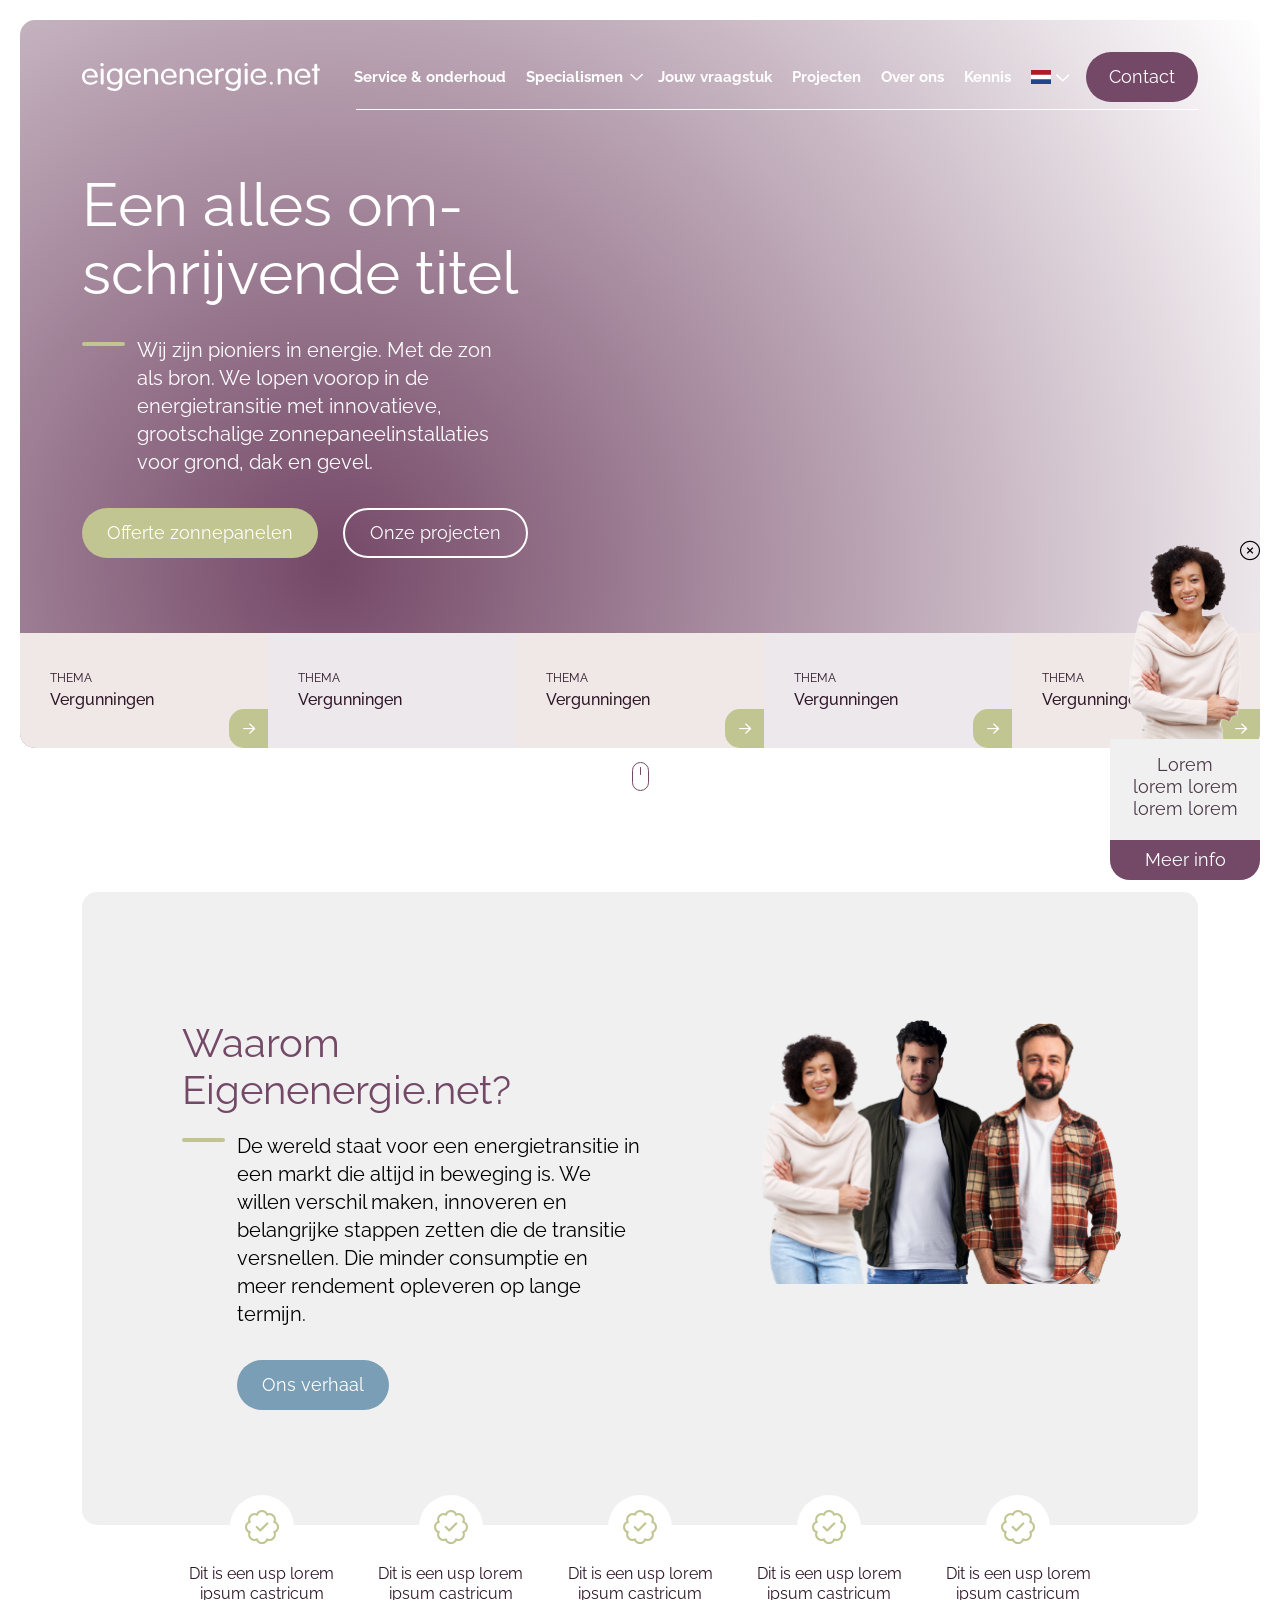
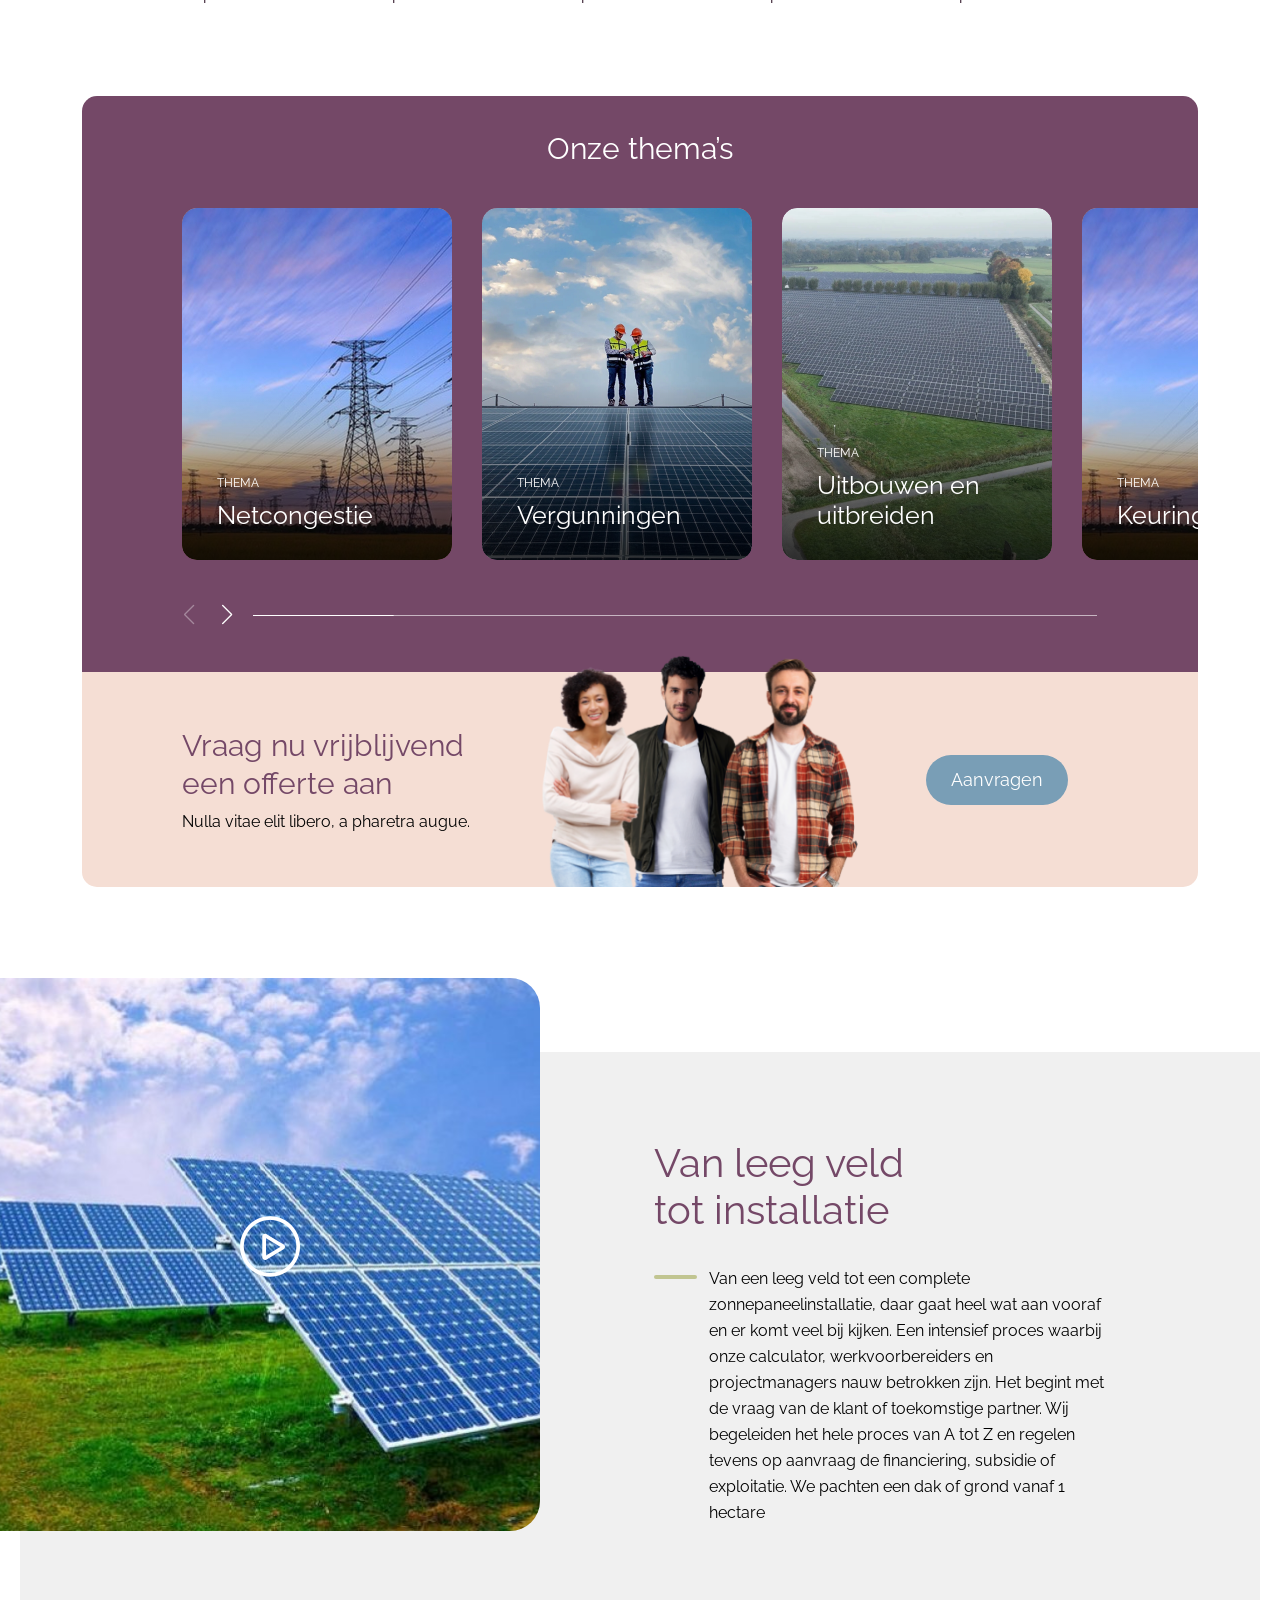
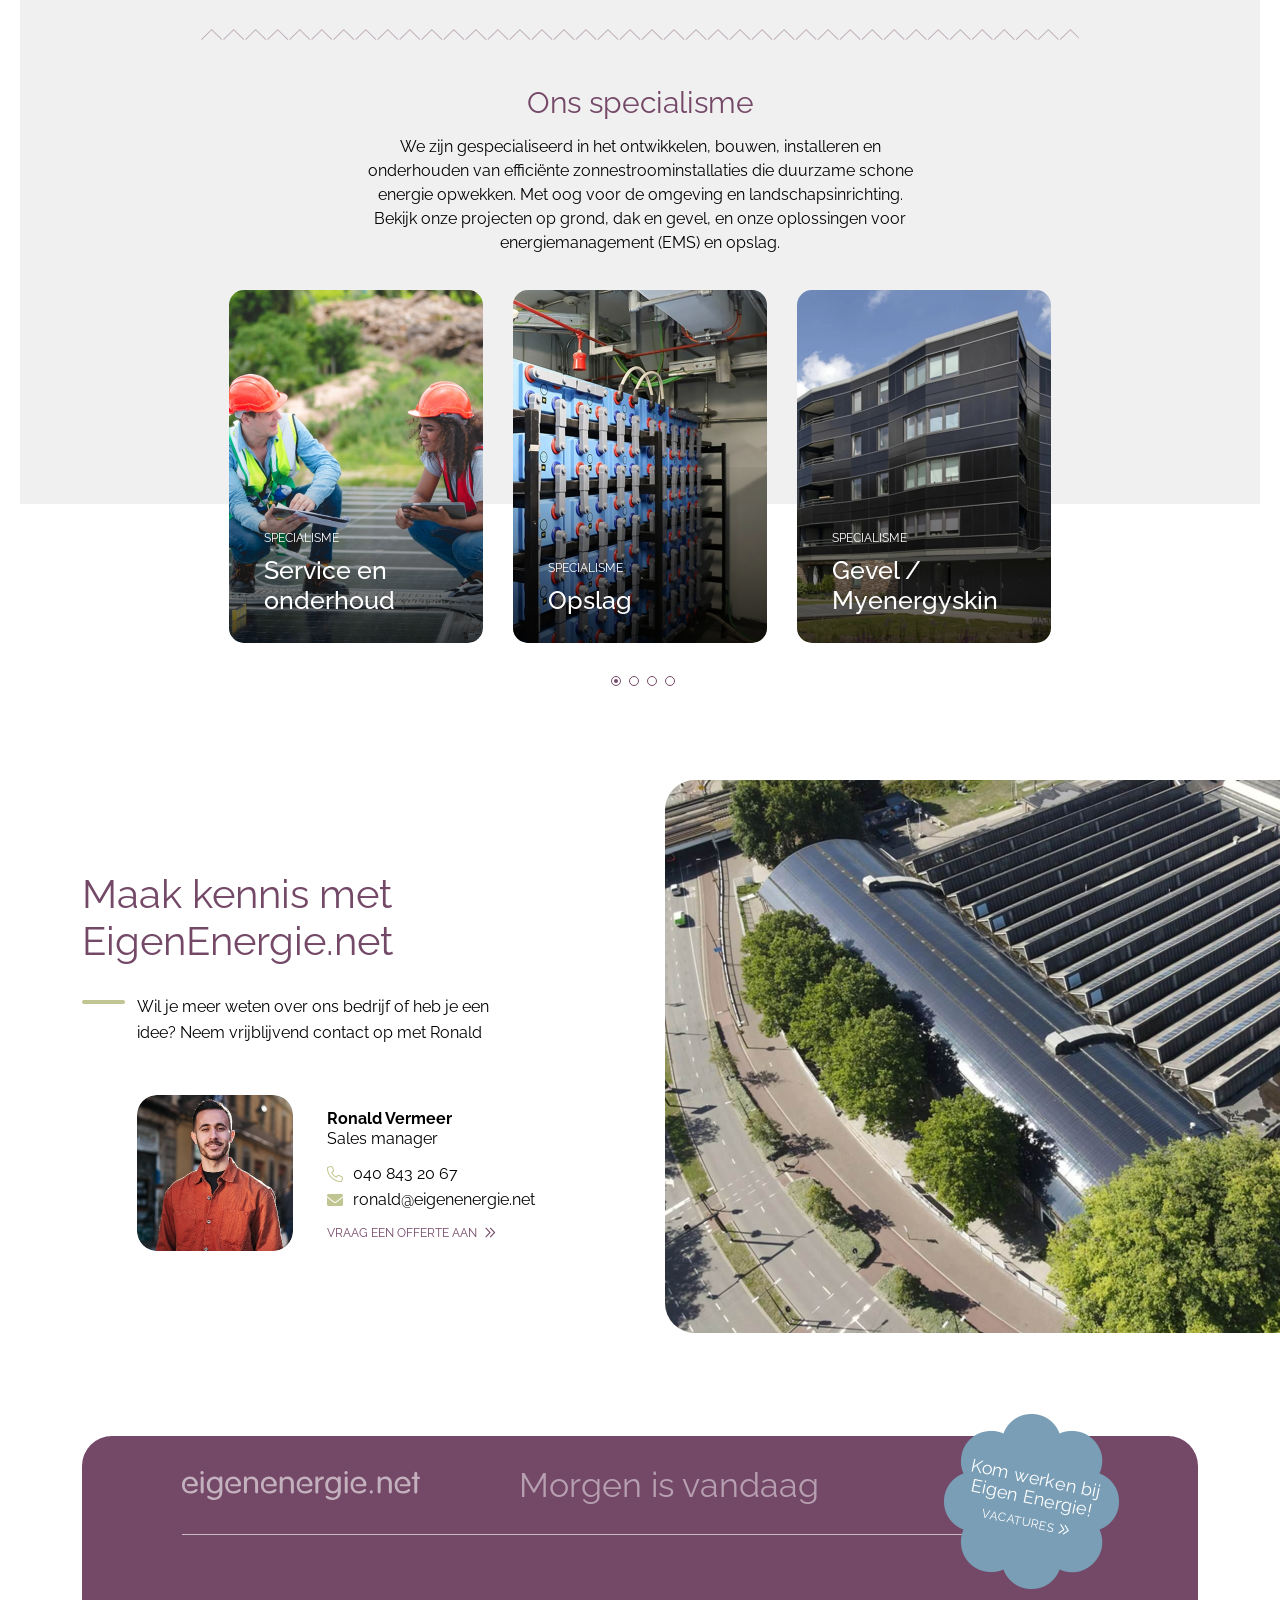
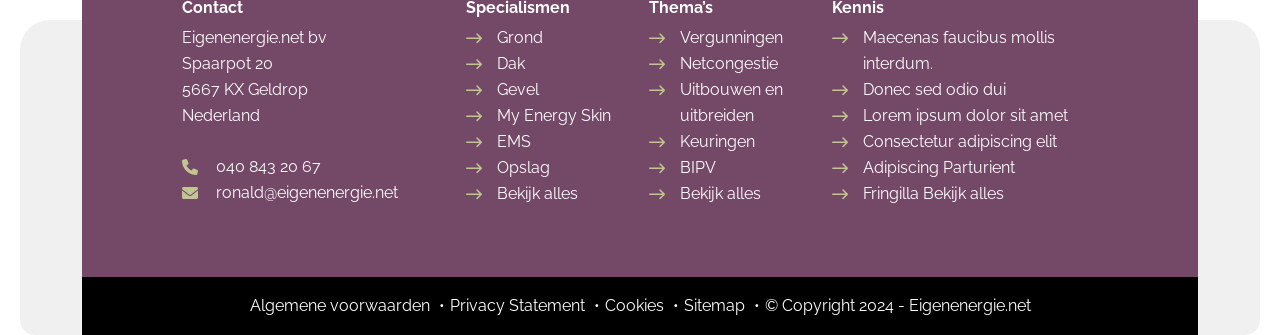
==== commit c36cc6a7: "fix" ====
--- a/html/index.html
+++ b/html/index.html
@@ -120,7 +120,8 @@
 			<div class="wrap-video">
 				<div class="bg">
 					<iframe src="https://www.youtube.com/embed/WhY7uyc56ms?autoplay=1&mute=1&loop=1&color=white&controls=0&modestbranding=1&playsinline=1&rel=0&enablejsapi=1&playlist=WhY7uyc56ms" title="YouTube video player" frameborder="0" allow="accelerometer; autoplay; clipboard-write; encrypted-media; gyroscope; picture-in-picture" allowfullscreen></iframe>
-					<img src="img/bg-1.jpg" alt="">
+					<img src="img/bg-1.jpg" alt="" class="desc-img">
+					<img src="img/bg-1.jpg" alt="" class="mob-img">
 				</div>
 				<div class="container">
 					<div class="row">
--- a/html/css/styles.css
+++ b/html/css/styles.css
@@ -307,6 +307,8 @@
 .home-banner {
   position: relative;
   padding: 151px 0 0; }
+  .home-banner .mob-img {
+    display: none; }
   .home-banner .bg {
     border-radius: 15px 15px 15px 15px; }
     .home-banner .bg:after {
--- a/html/css/responsive.css
+++ b/html/css/responsive.css
@@ -874,9 +874,13 @@
     padding-left: 50px; }
     .text-default .line p {
       font-size: 18px;
-      line-height: 22px; } }
+      line-height: 22px; }
+
+  .home-banner .mob-img {
+    display: block; }
+  .home-banner .desc-img {
+    display: none; } }
 @media (max-width: 374px) {
   .item-3x .content {
     grid-template-columns: repeat(1, 1fr); } }
-
 /*# sourceMappingURL=responsive.css.map */
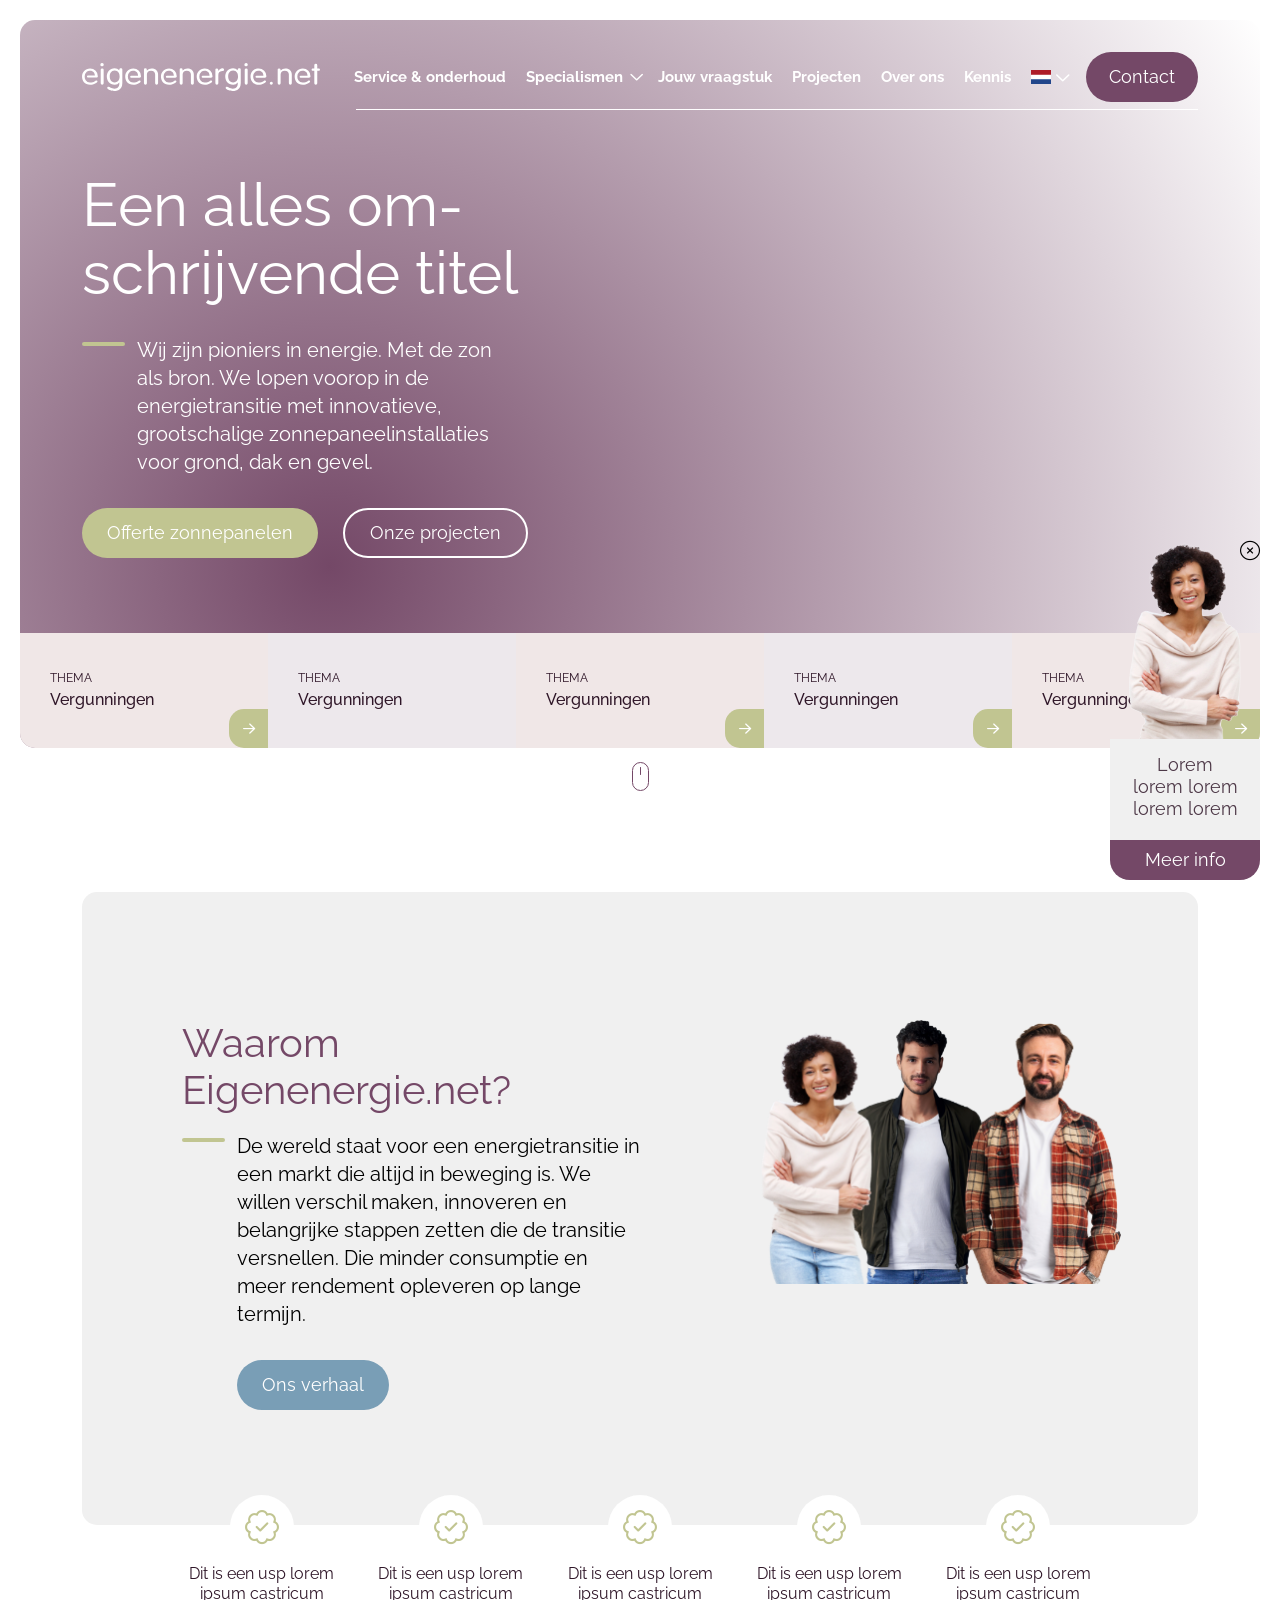
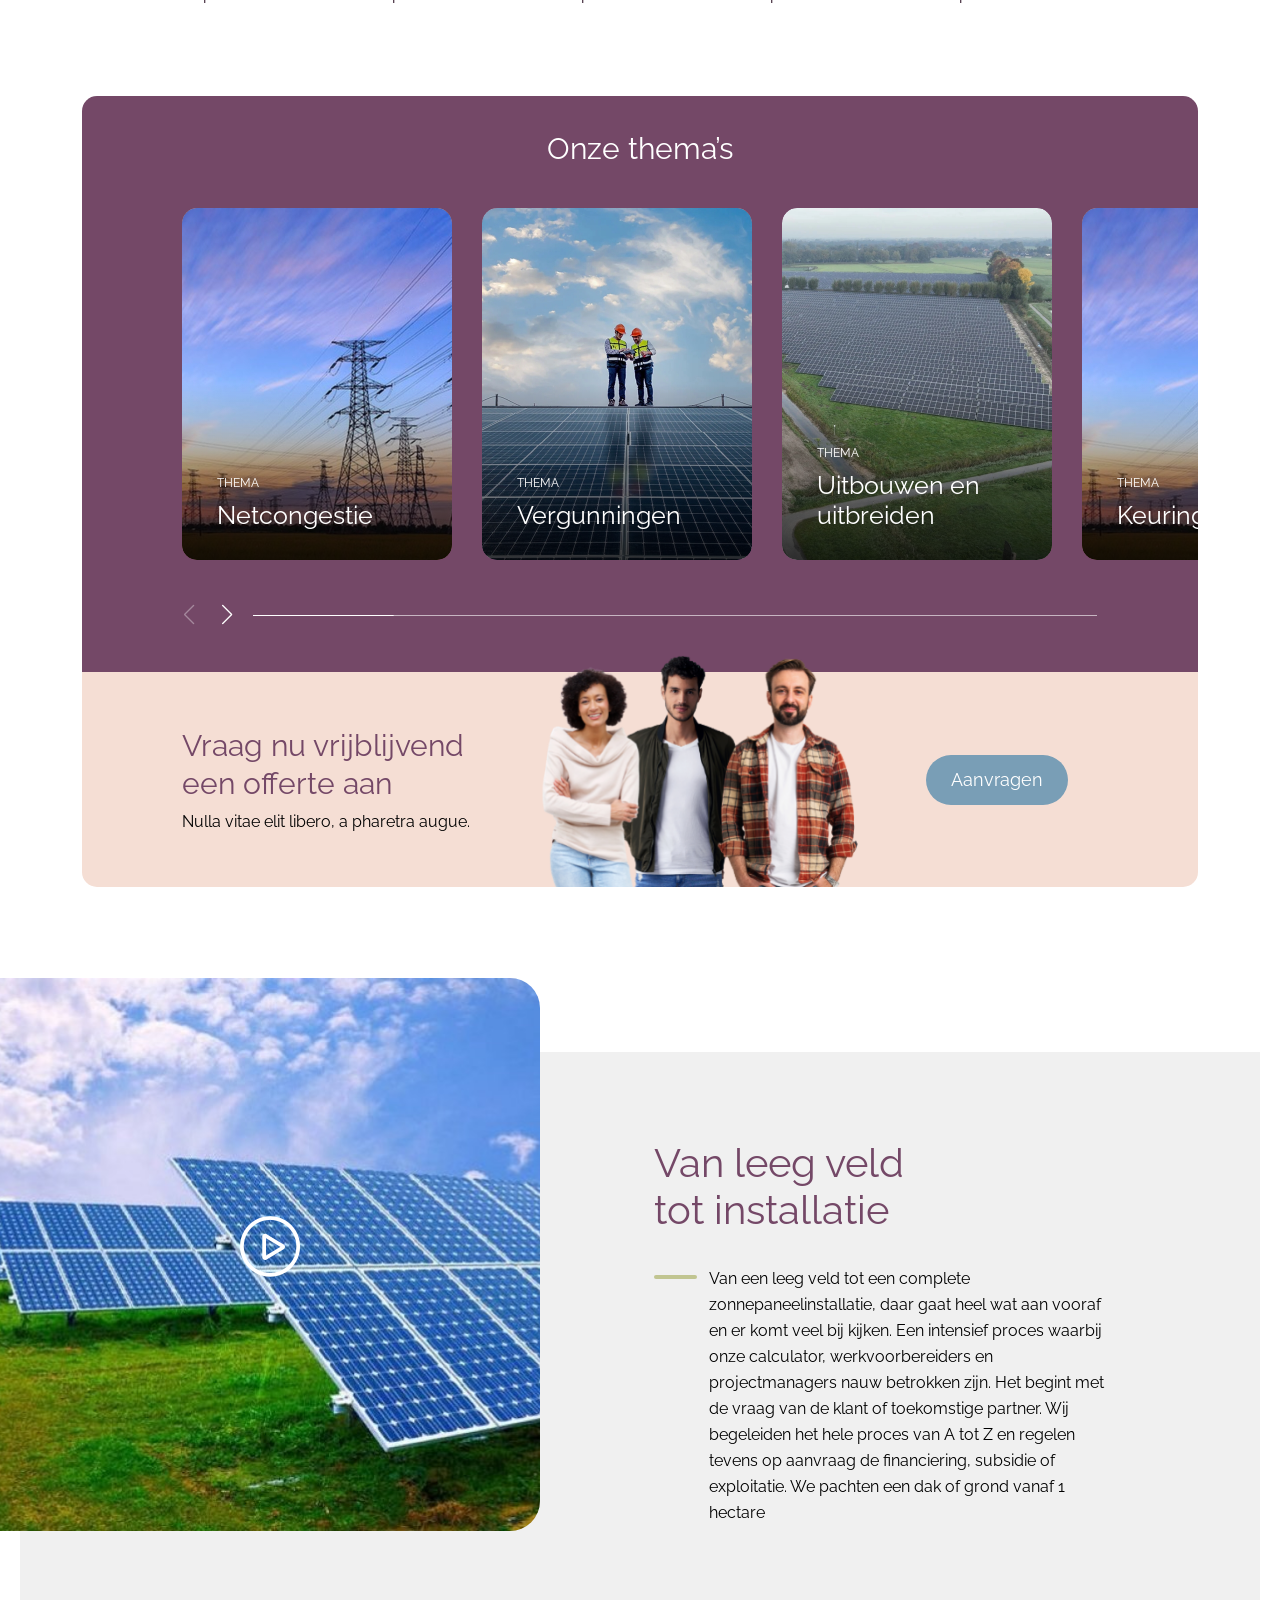
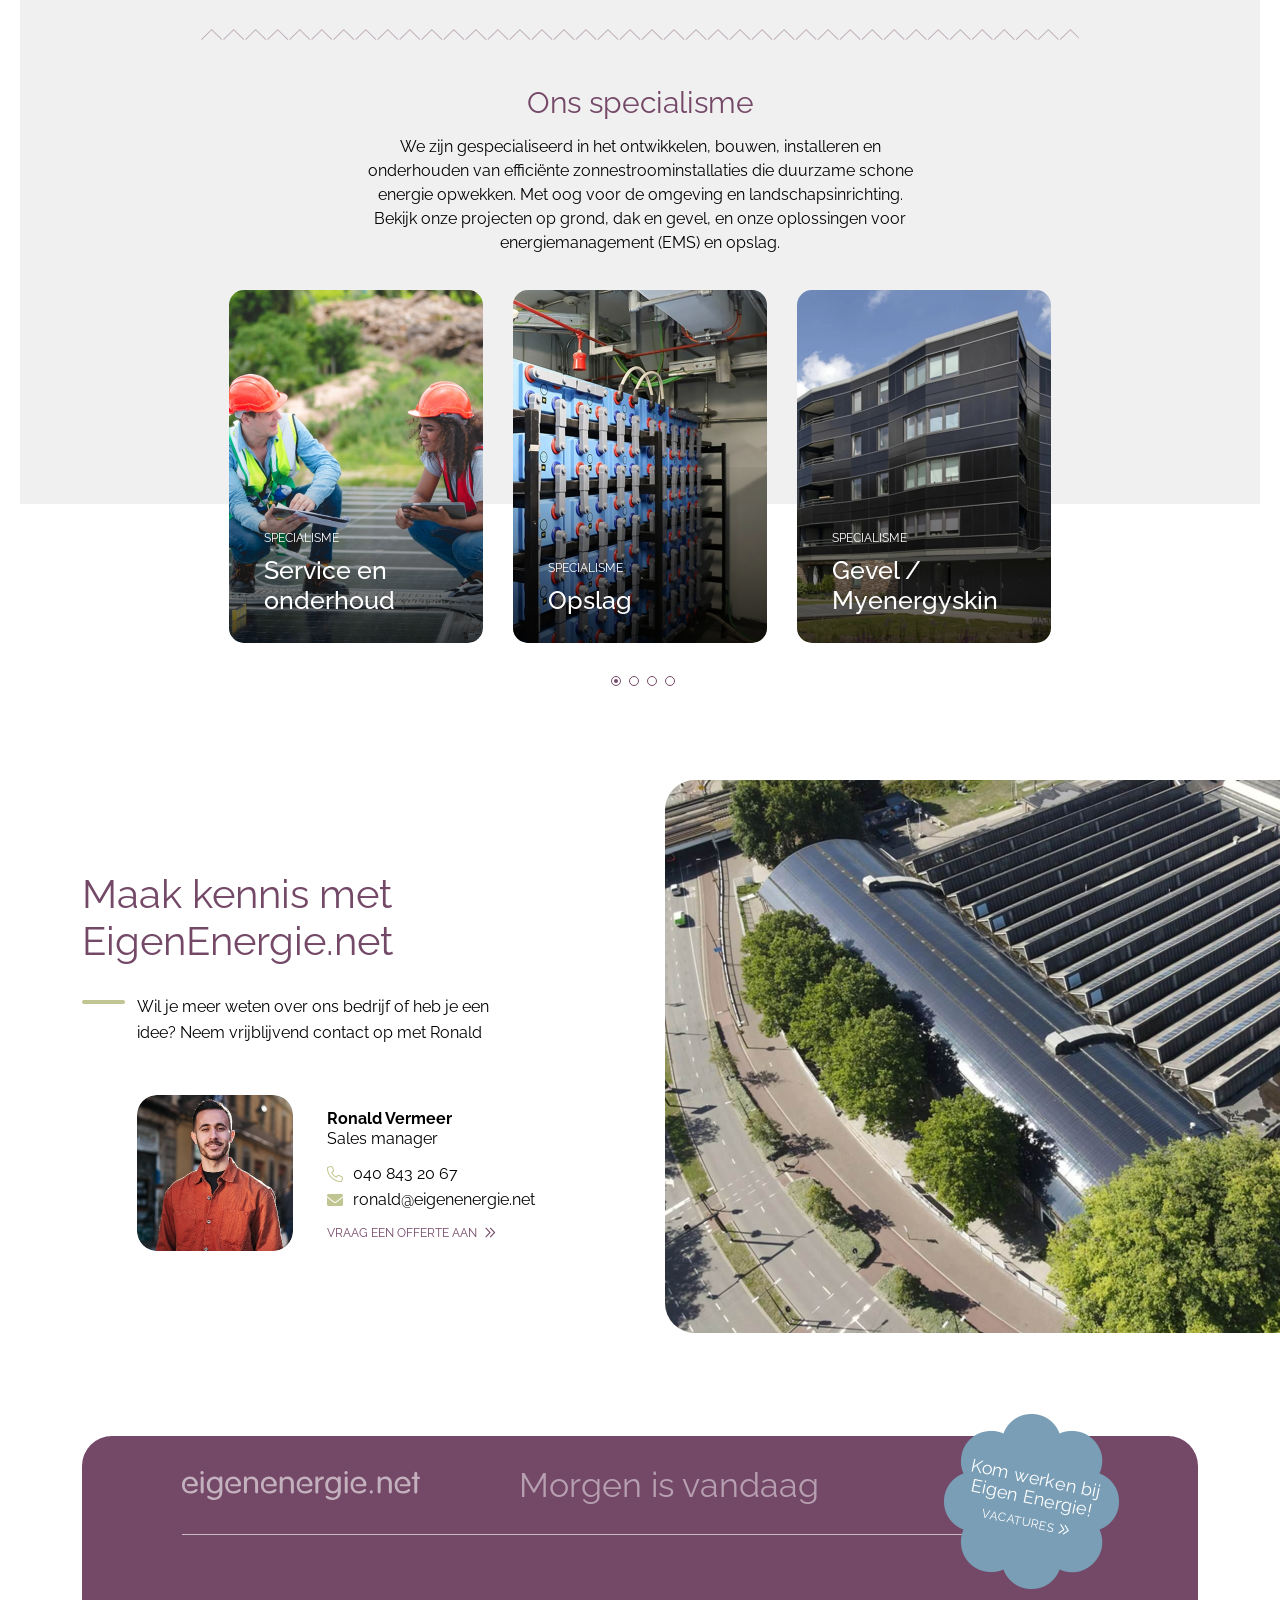
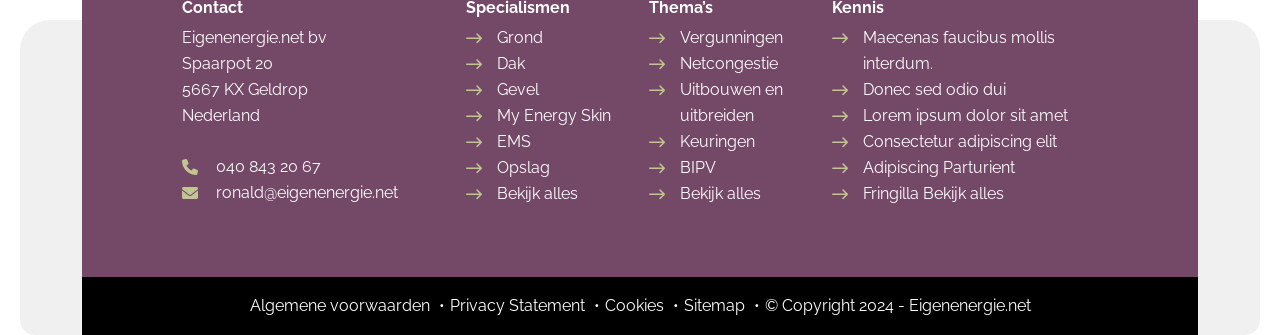
==== commit 5e782810: "fix" ====
--- a/html/index.html
+++ b/html/index.html
@@ -25,6 +25,8 @@
 	
 </head>
 <body>
+
+
 
   <header>
 		<div class="top-line">
--- a/html/css/responsive.css
+++ b/html/css/responsive.css
@@ -823,11 +823,11 @@
 
   .contact-banner .bg-contact:before {
     width: 100%;
-    height: 730px;
-    max-height: 730px; }
+    height: 300px;
+    max-height: 300px; }
 
   .contact-banner .bg-contact img {
-    top: 700px; }
+    top: 600px; }
 
   .faq-block .content {
     width: 100%;
@@ -879,8 +879,35 @@
   .home-banner .mob-img {
     display: block; }
   .home-banner .desc-img {
-    display: none; } }
+    display: none; }
+
+  .contact-banner .text {
+    position: relative; }
+    .contact-banner .text > * {
+      position: relative;
+      z-index: 2; }
+    .contact-banner .text:after {
+      top: 0;
+      left: -12px;
+      right: -12px;
+      content: '';
+      bottom: 50px;
+      background: #F5DED4;
+      position: absolute; }
+
+  .contact-banner .form-wrap {
+    padding: 50px 30px; }
+
+  .banner-specialism-detail .text:after {
+    bottom: 10px; }
+
+  .banner-specialism-detail .btn-wrap {
+    margin-bottom: 30px; }
+
+  .over-banner-detail .content {
+    min-width: 100%; } }
 @media (max-width: 374px) {
   .item-3x .content {
     grid-template-columns: repeat(1, 1fr); } }
+
 /*# sourceMappingURL=responsive.css.map */
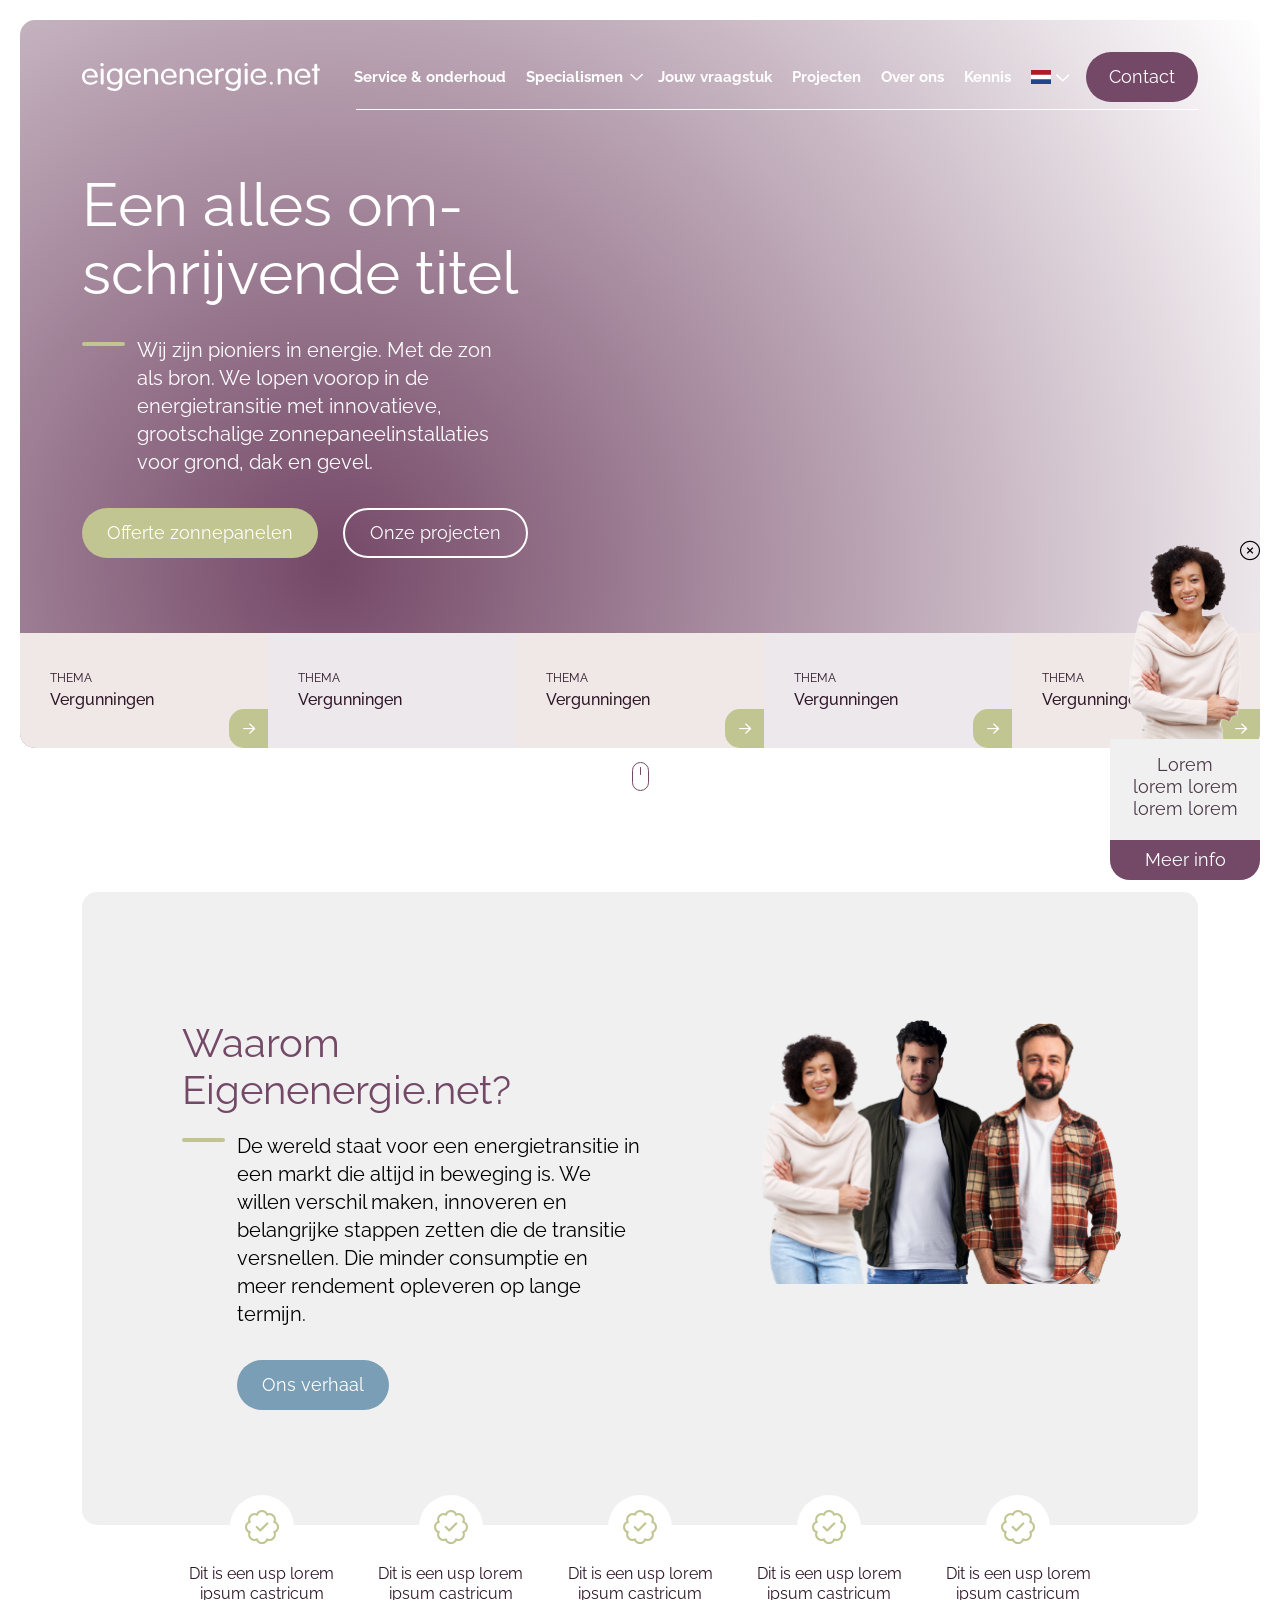
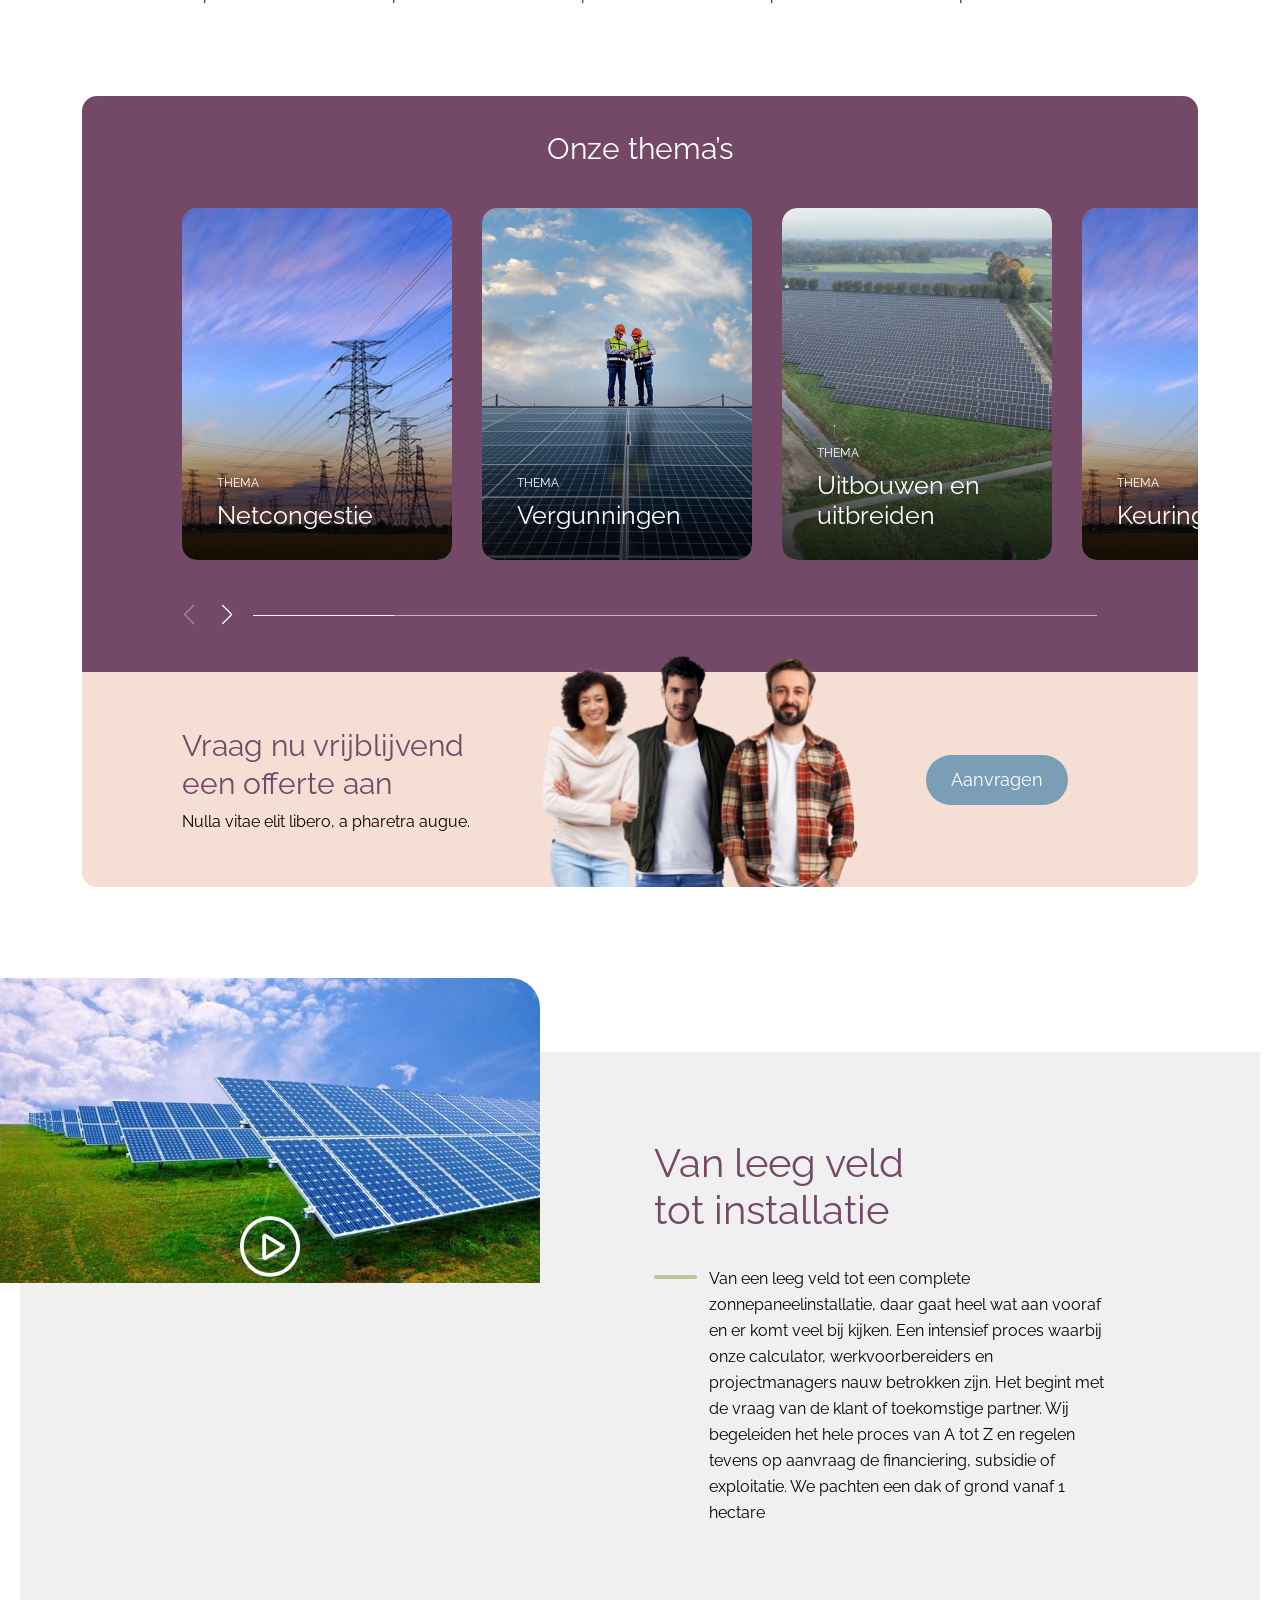
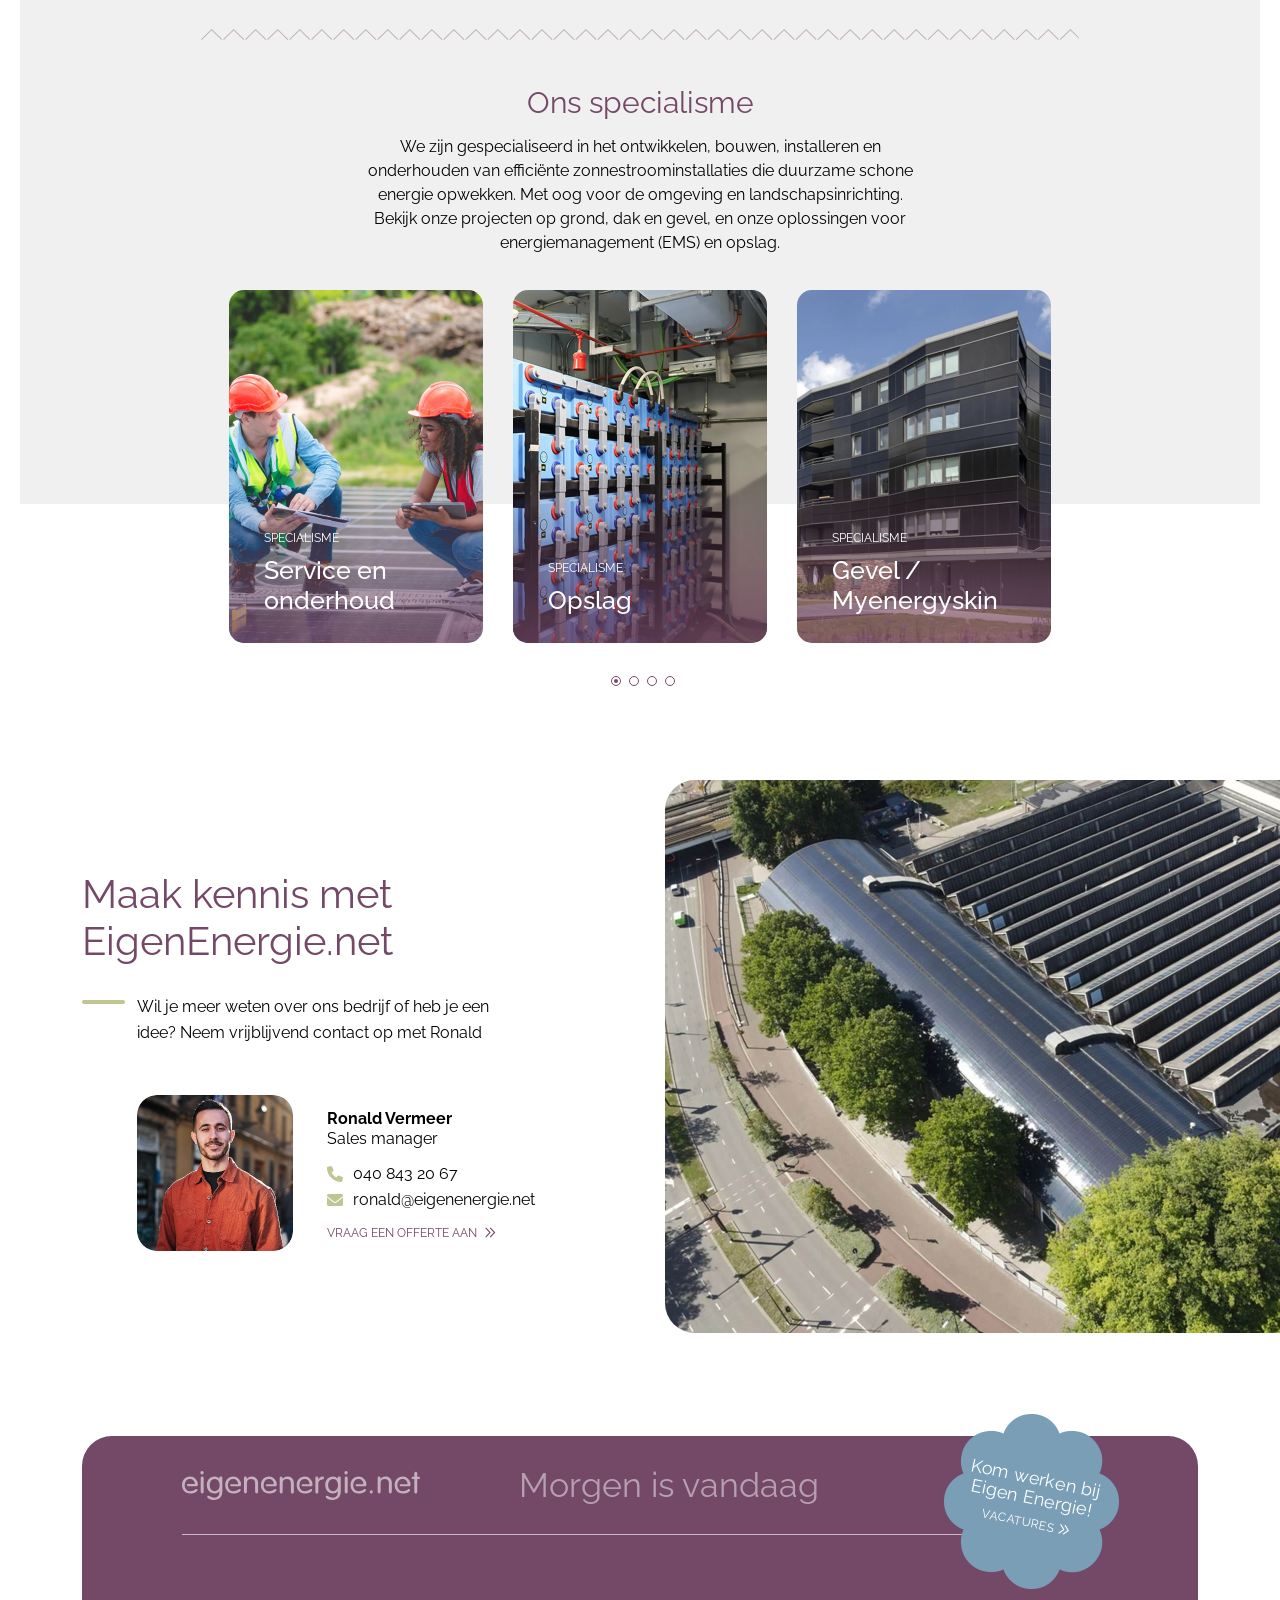
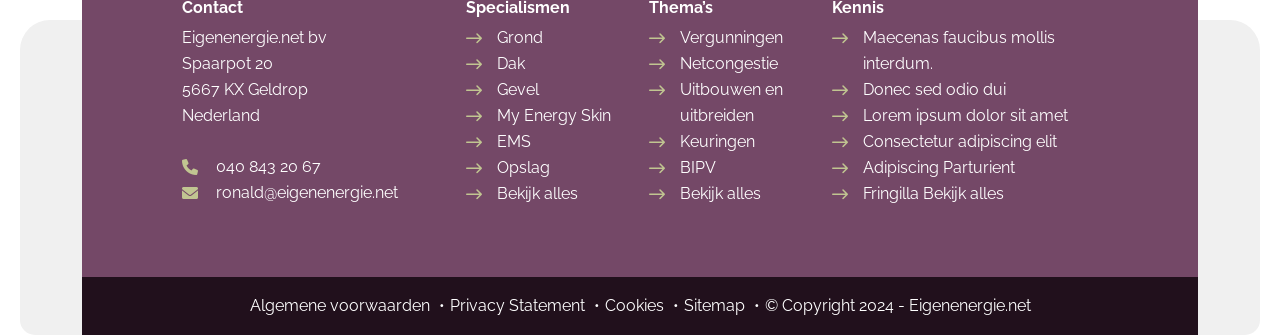
==== commit e8cd1ea4: "fix" ====
--- a/html/index.html
+++ b/html/index.html
@@ -35,7 +35,7 @@
 					<div class="logo-wrap p-0 col-sm-3 col-6">
 						<a href="index.html">
 							<img src="img/logo-white.svg" alt="">
-							<img src="img/logo-color.svg" alt="" class="color">
+							<img src="img/logo-color.png" alt="" class="color">
 						</a>
 					</div>
 					<div class="right col-6 col-sm-9 p-0 d-flex justify-content-end align-items-center">
@@ -360,12 +360,15 @@
 					<div class="top d-flex justify-content-between flex-wrap">
 						<div class="video-wrap">
 							<div class="wrap">
-								<iframe width="1501" height="784" src="https://www.youtube.com/embed/zGSaxuMVw6Y" title="A State of Trance Episode 1166 (@astateoftrance)" frameborder="0" allow="accelerometer; autoplay; clipboard-write; encrypted-media; gyroscope; picture-in-picture; web-share" referrerpolicy="strict-origin-when-cross-origin" allowfullscreen></iframe>
+
 								<figure>
-									<img src="img/img-2-1.jpg" alt="">
-									<div class="icon-wrap">
-										<i class="fal fa-play-circle"></i>
-									</div>
+									<a data-fancybox="" href="https://www.youtube.com/watch?v=_sI_Ps7JSEk?autoplay=1">
+										<img src="img/img-2-1.jpg" alt="">
+										<div class="icon-wrap">
+											<i class="fal fa-play-circle"></i>
+										</div>
+									</a>
+
 								</figure>
 							</div>
 						</div>
@@ -452,7 +455,7 @@
 								<h6>Ronald Vermeer</h6>
 								<p>Sales manager</p>
 								<ul>
-									<li><a href="tel:+380408432067"><i class="fal fa-phone"></i>040 843 20 67</a></li>
+									<li><a href="tel:+380408432067"><i class="fas fa-phone-alt"></i>040 843 20 67</a></li>
 									<li><a href="mailto:ronald@eigenenergie.net"><i class="fas fa-envelope"></i>ronald@eigenenergie.net</a></li>
 								</ul>
 								<div class="link-wrap">
--- a/html/css/styles.css
+++ b/html/css/styles.css
@@ -43,6 +43,7 @@
   margin: 0; }
   figure img {
     width: auto;
+    height: auto;
     max-width: 100%;
     vertical-align: top; }
 
@@ -99,21 +100,36 @@
   min-height: 154px; }
 
 .is-sticky .top-line {
-  background: #000;
+  background: #fff;
   -webkit-box-shadow: 0px 10px 16px 0px rgba(0, 0, 0, 0.25);
           box-shadow: 0px 10px 16px 0px rgba(0, 0, 0, 0.25);
   padding: 20px; }
+  .is-sticky .top-line .logo-wrap img {
+    opacity: 0; }
+  .is-sticky .top-line .logo-wrap .color {
+    opacity: 1; }
+  .is-sticky .top-line .top-menu > li > a {
+    color: #000; }
+  .is-sticky .top-line .lang-wrap > a {
+    color: #000; }
 
 .top-line {
   padding: 52px 20px;
   -webkit-transition: all .4s ease;
   transition: all .4s ease;
   background: transparent; }
-  .top-line .logo-wrap img {
-    vertical-align: top;
-    max-width: 100%; }
-  .top-line .logo-wrap .color {
-    display: none; }
+  .top-line .logo-wrap {
+    position: relative; }
+    .top-line .logo-wrap img {
+      vertical-align: top;
+      max-width: 100%;
+      -webkit-transition: all .4s ease;
+      transition: all .4s ease; }
+    .top-line .logo-wrap .color {
+      position: absolute;
+      top: 0;
+      left: 0;
+      opacity: 0; }
   .top-line .right {
     position: relative; }
     .top-line .right:after {
@@ -1776,6 +1792,9 @@
   .knowledge-3x.bg-grey-50 .bg {
     top: 26%; }
 
+.bg-slider-img .bottom figure img {
+  height: auto; }
+
 .form-default label {
   display: none; }
 .form-default .input-wrap {
@@ -2611,5 +2630,87 @@
   min-width: 470px; }
 
 /*---------------------END-OVER-BANNER-DETAIL------------------------*/
+.bg video, .bg iframe {
+  width: 150%;
+  height: 150%;
+  top: 50%;
+  left: 50%;
+  -webkit-transform: translate(-50%, -50%);
+          transform: translate(-50%, -50%);
+  bottom: auto; }
+
+.media-section .video-wrap .wrap figure a {
+  pointer-events: none; }
+
+.media-section.video-media .video-wrap .wrap figure a {
+  pointer-events: inherit; }
+
+.slider-3x .swiper-slide a:after, .item-3x .item figure:after, .item-2x .item figure:after {
+  background: -webkit-gradient(linear, left top, left bottom, from(rgba(116, 72, 103, 0)), to(rgba(116, 72, 103, 0.75)));
+  background: linear-gradient(180deg, rgba(116, 72, 103, 0) 0%, rgba(116, 72, 103, 0.75) 100%); }
+
+footer .bottom ul {
+  background: #21101C; }
+
+.banner-404 {
+  margin-bottom: 20px !important; }
+
+.item-3x {
+  padding-bottom: 30px; }
+
+.contact-banner .label {
+  font-weight: 500; }
+
+.banner-specialism-detail .label {
+  color: #744867; }
+
+.faq-block .accordion-item:last-child {
+  border-bottom: 0; }
+
+.ups-section .item .link-wrap a {
+  font-weight: 500; }
+
+.ups-section .item .link-wrap a i {
+  font-weight: 500; }
+
+.text-default ul {
+  padding: 0; }
+  .text-default ul li {
+    list-style: none;
+    position: relative;
+    padding-left: 10px; }
+    .text-default ul li:before {
+      position: absolute;
+      top: 9px;
+      left: 0;
+      width: 3px;
+      height: 3px;
+      border-radius: 100%;
+      content: '';
+      background: #744867; }
+
+.text-default ol {
+  padding: 0; }
+  .text-default ol li {
+    counter-increment: li;
+    position: relative;
+    list-style-type: none;
+    padding-left: 25px; }
+    .text-default ol li:before {
+      position: absolute;
+      top: 0;
+      left: 0;
+      content: counter(li) ".";
+      font-size: 15px;
+      line-height: 22px;
+      color: #744867;
+      font-weight: 700; }
+
+.slider-section .label {
+  font-weight: 500; }
+
+.banner-project-detail .bg video, .banner-project-detail .bg iframe {
+  width: 220%;
+  height: 220%; }
 
 /*# sourceMappingURL=styles.css.map */
--- a/html/css/responsive.css
+++ b/html/css/responsive.css
@@ -1,3 +1,6 @@
+@media (min-width: 1200px) {
+  .banner-404 {
+    min-height: calc(100vh - 40px); } }
 @media (max-width: 1399px) {
   .row {
     width: 100%; }
@@ -11,13 +14,12 @@
   .media-section .top-revers .video-wrap .wrap {
     left: 12px; } }
 @media (max-width: 1279px) {
-  .bg video, .bg iframe {
-    height: calc(100% + 100px);
-    width: 150%;
-    left: 50%;
-    -webkit-transform: translate(-50%, 0);
-            transform: translate(-50%, 0); }
-
+  /*  .bg video, .bg iframe{
+      height: calc(100% + 100px);
+      width: 150%;
+      left: 50%;
+      transform: translate(-50%,0);
+    }*/
   .top-line .top-menu-wrap {
     display: none; }
 
@@ -227,7 +229,10 @@
     padding: 70px 75px 70px 15%; }
 
   .faq-block .content {
-    width: 69%; } }
+    width: 69%; }
+
+  .banner-404 {
+    min-height: calc(100vh - 120px); } }
 @media (max-width: 991px) {
   .content-width {
     width: 720px; }
@@ -447,7 +452,11 @@
     top: 0; }
 
   .banner-project-detail .bg {
-    max-height: 600px; } }
+    max-height: 600px; }
+
+  .bg video, .bg iframe {
+    -webkit-transform: translate(-50%, -65%);
+            transform: translate(-50%, -65%); } }
 @media (max-width: 767px) {
   .content-width {
     width: 540px; }
